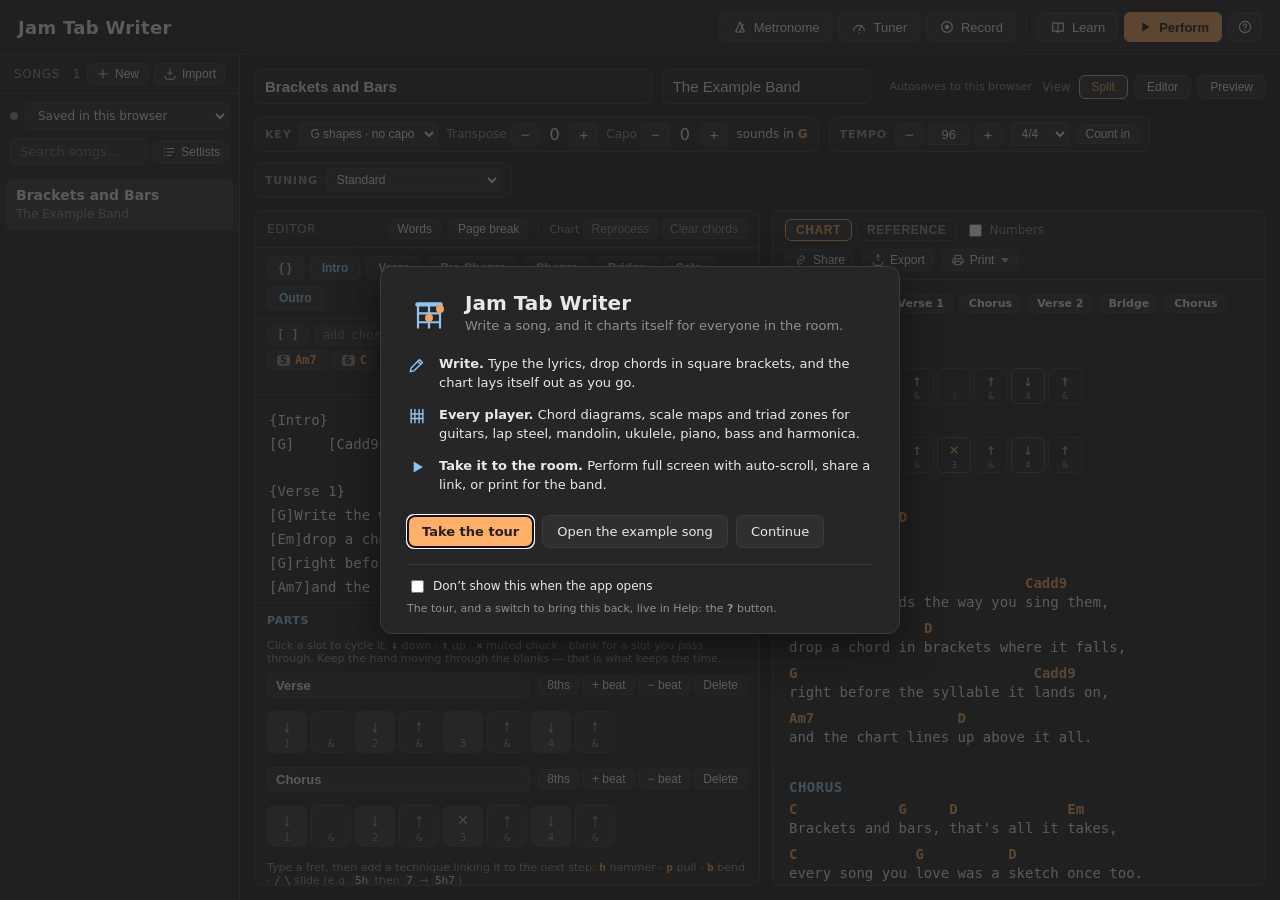
==== index.html @ 85eb452f "Mark the fire-and-forget word lookups void (SonarCloud) Co-Authored-By: Claude Opus 5.5 <noreply@ant" ====
<!DOCTYPE html>
<html lang="en">
<head>
  <meta charset="UTF-8" />
  <meta name="viewport" content="width=device-width, initial-scale=1.0" />
  <title>Jam Tab Writer</title>
  <!-- A chord diagram as the icon: SVG for modern tabs, a PNG for the rest,
       and a square one for the iPhone home screen (iOS rounds it itself). -->
  <link rel="icon" type="image/svg+xml" href="favicon.svg?v=1" />
  <link rel="icon" type="image/png" sizes="32x32" href="favicon-32.png?v=1" />
  <link rel="apple-touch-icon" href="apple-touch-icon.png?v=1" />
  <meta name="theme-color" content="#1e1e1e" />
  <link rel="stylesheet" href="vendor/driver/driver.css?v=1" />
  <link rel="stylesheet" href="styles.css?v=138" />
</head>
<body>
  <!-- Icon set for the header and pane controls. Inline so the app still works
       with no network and no build step; every icon draws in currentColor. -->
  <svg class="icon-sprite" aria-hidden="true" focusable="false">
    <symbol id="i-new" viewBox="0 0 24 24"><path d="M12 5v14M5 12h14"/></symbol>
    <symbol id="i-collection" viewBox="0 0 24 24"><path d="M4 8v9.5A2.5 2.5 0 0 0 6.5 20H17"/><path d="M7.5 4h3l1.8 2.2h6.2A1.5 1.5 0 0 1 20 7.7v7.8A1.5 1.5 0 0 1 18.5 17h-11A1.5 1.5 0 0 1 6 15.5v-10A1.5 1.5 0 0 1 7.5 4z"/></symbol>
    <symbol id="i-folder" viewBox="0 0 24 24"><path d="M4.5 5h4l2 2.5h7A1.5 1.5 0 0 1 19 9v8.5A1.5 1.5 0 0 1 17.5 19h-13A1.5 1.5 0 0 1 3 17.5v-11A1.5 1.5 0 0 1 4.5 5z"/></symbol>
    <symbol id="i-save" viewBox="0 0 24 24"><path d="M6 4h10l3 3v13a1 1 0 0 1-1 1H6a1 1 0 0 1-1-1V5a1 1 0 0 1 1-1z"/><path d="M8.5 4v5h7"/><path d="M8.5 21v-6h7v6"/></symbol>
    <symbol id="i-import" viewBox="0 0 24 24"><path d="M12 3v10"/><path d="M8.5 9.5 12 13l3.5-3.5"/><path d="M4 16v3a2 2 0 0 0 2 2h12a2 2 0 0 0 2-2v-3"/></symbol>
    <symbol id="i-export" viewBox="0 0 24 24"><path d="M12 13V3"/><path d="M8.5 6.5 12 3l3.5 3.5"/><path d="M4 16v3a2 2 0 0 0 2 2h12a2 2 0 0 0 2-2v-3"/></symbol>
    <symbol id="i-share" viewBox="0 0 24 24"><path d="M9.8 14.2 14.2 9.8"/><path d="M8.9 11.1 7 13a3.6 3.6 0 0 0 5.1 5.1L14 16.2"/><path d="M15.1 12.9 17 11a3.6 3.6 0 0 0-5.1-5.1L10 7.8"/></symbol>
    <!-- Metronome: case + pendulum swung right, weight on the arm. A slash that
         crossed the case read as a warning triangle, so the arm starts inside. -->
    <symbol id="i-metro" viewBox="0 0 24 24"><path d="M12 4.5 5.5 19.5h13L12 4.5z"/><path d="M12 19 17 8"/><circle cx="15.1" cy="12.7" r="1.5" fill="currentColor" stroke="none"/></symbol>
    <!-- Tuner: a needle meter. Reads as "tuner" at 16px where a fork just
         read as a small letter Y. -->
    <symbol id="i-tuner" viewBox="0 0 24 24"><path d="M4 17.5a8 8 0 0 1 16 0"/><path d="M12 17.5 15.8 9.8"/><path d="M12 20.5h.01"/></symbol>
    <symbol id="i-record" viewBox="0 0 24 24"><circle cx="12" cy="12" r="8"/><circle cx="12" cy="12" r="3.2" fill="currentColor" stroke="none"/></symbol>
    <symbol id="i-perform" viewBox="0 0 24 24"><path d="M8 5.4v13.2L19 12 8 5.4z" fill="currentColor" stroke="none"/></symbol>
    <symbol id="i-print" viewBox="0 0 24 24"><path d="M7 9V4h10v5"/><path d="M7 17H3v-5a2 2 0 0 1 2-2h14a2 2 0 0 1 2 2v5h-4"/><path d="M7 14h10v6H7v-6z"/></symbol>
    <symbol id="i-setlist" viewBox="0 0 24 24"><path d="M9 6h11M9 12h11M9 18h7"/><path d="M4.5 6h.01M4.5 12h.01M4.5 18h.01"/></symbol>
    <symbol id="i-help" viewBox="0 0 24 24"><circle cx="12" cy="12" r="8.4"/><path d="M9.8 9.4a2.3 2.3 0 1 1 3.4 2.2c-.8.5-1.2 1-1.2 1.9"/><path d="M12 16.6h.01"/></symbol>
    <!-- Learn: an open book. -->
    <!-- Phone tab bar. -->
    <symbol id="i-songs" viewBox="0 0 24 24"><path d="M4 6h16M4 12h16M4 18h10"/></symbol>
    <symbol id="i-edit" viewBox="0 0 24 24"><path d="M4 20l4.5-1 10-10-3.5-3.5-10 10L4 20z"/><path d="M13 7.5l3.5 3.5"/></symbol>
    <symbol id="i-chart" viewBox="0 0 24 24"><rect x="4" y="3.5" width="16" height="17" rx="2"/><path d="M8 9h8M8 13h6M8 17h4"/></symbol>
    <symbol id="i-charts" viewBox="0 0 24 24"><path d="M5 4v16M9.5 4v16M14.5 4v16M19 4v16"/><path d="M5 9.5h14M5 15h14"/></symbol>
    <symbol id="i-tools" viewBox="0 0 24 24"><circle cx="12" cy="12" r="3.5"/><path d="M12 3v3M12 18v3M3 12h3M18 12h3M5.6 5.6l2.2 2.2M16.2 16.2l2.2 2.2M5.6 18.4l2.2-2.2M16.2 7.8l2.2-2.2"/></symbol>
    <symbol id="i-learn" viewBox="0 0 24 24"><path d="M12 7.5S10.2 5.8 6.8 5.8c-1.4 0-2.3.3-2.8.5v12c.5-.2 1.4-.5 2.8-.5 3.4 0 5.2 1.7 5.2 1.7"/><path d="M12 7.5s1.8-1.7 5.2-1.7c1.4 0 2.3.3 2.8.5v12c-.5-.2-1.4-.5-2.8-.5-3.4 0-5.2 1.7-5.2 1.7"/><path d="M12 7.5V19"/></symbol>
  </svg>

  <header>
    <h1>Jam Tab Writer</h1>
    <button id="menu-toggle" class="menu-toggle" aria-label="Menu" aria-expanded="false" aria-controls="header-actions">☰ Menu</button>
    <!-- Only what you reach for mid-session: the tools, then the modes. The
         library controls live with the song list they fill, and the ways a
         chart leaves the room (Share, Export, Print) with the chart itself. -->
    <div class="header-actions" id="header-actions">
      <button id="metro-btn" class="hdr-btn" title="Metronome" aria-label="Metronome">
        <svg class="ico"><use href="#i-metro"/></svg><span class="btn-label">Metronome</span>
      </button>
      <button id="tuner-btn" class="hdr-btn" title="Instrument tuner (uses your microphone)" aria-label="Tuner">
        <svg class="ico"><use href="#i-tuner"/></svg><span class="btn-label">Tuner</span>
      </button>
      <button id="capture-btn" class="hdr-btn" title="Record takes from your audio interface (R)" aria-label="Record a take">
        <svg class="ico"><use href="#i-record"/></svg><span class="btn-label">Record</span>
      </button>

      <span class="hdr-sep" aria-hidden="true"></span>

      <button id="learn-btn" class="hdr-btn" title="Music theory charts — chords, keys, inversions, rhythm" aria-label="Learn">
        <svg class="ico"><use href="#i-learn"/></svg><span class="btn-label">Learn</span>
      </button>
      <button id="perform-btn" class="hdr-btn hdr-primary" title="Full-screen performance view" aria-label="Perform">
        <svg class="ico"><use href="#i-perform"/></svg><span class="btn-label">Perform</span>
      </button>
      <button id="help-btn" class="hdr-btn icon-only" title="Help: the tour, the example song, keyboard shortcuts (press ?)" aria-label="Help">
        <svg class="ico"><use href="#i-help"/></svg><span class="btn-label">Help</span>
      </button>
    </div>
  </header>

  <main>
    <aside id="sidebar">
      <!-- The song list owns everything that fills it: New and Import here,
           and the source picker below for where the songs live. -->
      <div class="sidebar-head" id="sidebar-head">
        <span>Songs</span>
        <span class="sidebar-head-end">
          <span id="song-count" class="muted"></span>
          <button id="new-btn" class="side-btn" title="Start a new blank song" aria-label="New song">
            <svg class="ico"><use href="#i-new"/></svg><span class="btn-label">New</span>
          </button>
          <button id="import-btn" class="side-btn" title="Open a .txt / .cho file, or a PDF chart to convert" aria-label="Import a file">
            <svg class="ico"><use href="#i-import"/></svg><span class="btn-label">Import</span>
          </button>
        </span>
      </div>
      <!-- Where the songs live is one fact with a few values — this browser, the
           Collection, a folder — so it is one picker (built by renderSourcePicker).
           Reopen shows only when saved folders are waiting on a permission click. -->
      <div class="source-row">
        <span id="source-dot" class="source-dot" aria-hidden="true"></span>
        <select id="source-select" class="source-select" aria-label="Where songs are kept"></select>
        <button id="reopen-btn" class="side-btn" title="Reopen the last folders" aria-label="Reopen folders" hidden>
          <svg class="ico"><use href="#i-folder"/></svg><span class="btn-label">Reopen</span>
        </button>
      </div>
      <div class="search-row">
        <label for="song-search" class="sr-only">Search songs</label>
        <input id="song-search" class="song-search" type="search" placeholder="Search songs…" spellcheck="false" />
        <!-- Setlists draw from this list, so the button lives with it. -->
        <button id="setlist-btn" class="side-btn" title="Build and perform setlists" aria-label="Setlists">
          <svg class="ico"><use href="#i-setlist"/></svg><span class="btn-label">Setlists</span>
        </button>
      </div>
      <div id="folder-bar" class="folder-bar" hidden></div>
      <ul id="song-list"></ul>
      <label for="import-input" hidden>Import a chart file</label>
      <input type="file" id="import-input" accept=".txt,.cho,.chordpro,.crd,.pdf,text/plain,application/pdf" hidden />
    </aside>
    <!-- Desktop only: drag to resize the song list; double-click resets. -->
    <div id="sidebar-resizer" class="sidebar-resizer" title="Drag to resize the song list — double-click to reset"></div>

    <section id="workspace">
      <!-- Song strip, row 1: what it is, where it is saved, how you're looking
           at it. The breadcrumb carries the folder path + save state; in the
           browser the sidebar's source picker already says where songs live. -->
      <div class="meta-row">
        <label for="title-input" class="sr-only">Song title</label>
        <input id="title-input" class="title-input" type="text" placeholder="Song title" />
        <label for="artist-input" class="sr-only">Artist</label>
        <input id="artist-input" class="artist-input" type="text" placeholder="Artist (optional)" />
        <div id="save-breadcrumb" class="save-breadcrumb" hidden></div>
        <span id="save-status" class="muted save-status"></span>
        <button id="save-btn" class="side-btn" title="Save this chart to its file (Cmd/Ctrl+S)" aria-label="Save to file" hidden>
          <svg class="ico"><use href="#i-save"/></svg><span class="btn-label">Save</span>
        </button>
        <!-- Desktop layout switch: side-by-side, or a single column showing one
             pane at a time. -->
        <div id="view-switch" class="view-switch" role="group" aria-label="Layout">
          <span class="vs-label">View</span>
          <button class="vs-btn" data-view="split" aria-pressed="true" title="Editor and preview side by side">Split</button>
          <button class="vs-btn" data-view="editor" aria-pressed="false" title="Editor only, full width">Editor</button>
          <button class="vs-btn" data-view="preview" aria-pressed="false" title="Chart and reference side by side, full width">Preview</button>
        </div>
      </div>

      <!-- Row 2: three labelled cards — key, tempo, tuning. -->
      <div class="meta-row meta-cards">
        <div class="card key-card" role="group" aria-label="Key">
          <span class="card-lbl">Key</span>
          <!-- Drives the two steppers beside it as a pair: pick the open-chord
               family you want under your fingers and transpose + capo move in
               opposite directions, so the song keeps sounding in the same key. -->
          <div class="stepper shape-goal" id="shape-goal-wrap" hidden>
            <label for="shape-goal" class="sr-only">Shapes</label>
            <select id="shape-goal" title="Play this song with the open chords of a key you're comfortable in — transpose and capo adjust together so it still sounds in the same key" aria-label="Shapes"></select>
          </div>
          <div class="stepper">
            <span class="ctl-label">Transpose</span>
            <button id="tr-down" title="Down a semitone">&minus;</button>
            <span id="tr-amount">0</span>
            <button id="tr-up" title="Up a semitone">+</button>
          </div>
          <div class="stepper">
            <span class="ctl-label">Capo</span>
            <button id="capo-down" title="Move capo down a fret">&minus;</button>
            <span id="capo-amount">0</span>
            <button id="capo-up" title="Move capo up a fret">+</button>
          </div>
          <span id="sounds-in" class="sounds-in"></span>
          <!-- One transpose, not two: this bakes the stepper's shift into the
               written chords and puts the stepper back to 0. -->
          <button id="apply-transpose-btn" class="inline-btn" title="Rewrite the chords in the text at this transpose, then set Transpose back to 0" hidden>Apply to text</button>
        </div>
        <div class="card tempo-card" role="group" aria-label="Tempo">
          <span class="card-lbl">Tempo</span>
          <div class="stepper">
            <button id="tempo-down" title="Slower">&minus;</button>
            <input id="tempo-input" class="tempo-input" type="text" inputmode="numeric" placeholder="—" title="Beats per minute for this song" aria-label="Tempo in beats per minute" />
            <button id="tempo-up" title="Faster">+</button>
          </div>
          <select id="song-time" class="time-select" title="Time signature for this song: sets the count-in, the metronome and new strum patterns" aria-label="Time signature"><option value="4/4">4/4</option></select>
          <button id="count-in-btn" class="inline-btn" title="Count in one bar of 4/4 at this tempo">Count in</button>
        </div>
        <div class="card tuning-card" role="group" aria-label="Tuning">
          <span class="card-lbl">Tuning</span>
          <label class="tuning-ctl" title="Alternate tuning for this song (shows a reminder; diagrams stay standard-tuned)">
            <select id="song-tuning" aria-label="Tuning"></select>
          </label>
        </div>
      </div>
      <!-- Phone: the strip folded to one tappable line (filled by renderSongSummary). -->
      <button id="song-summary" class="song-summary" aria-expanded="false" title="Key, tempo and tuning — tap to open them"></button>

      <div class="panes">
        <div class="pane editor-pane">
          <div class="pane-head">
            <span>Editor</span>
            <span class="hint">
              <button id="dictate-btn" class="inline-btn dict-btn" title="Speak lyrics into the editor (D to start, Esc to stop)" hidden>&#127908; Dictate</button>
              <button id="words-btn" class="inline-btn">Words</button>
              <button id="pagebreak-btn" class="inline-btn" title="Insert a page break at the cursor">Page break</button>
              <span id="editor-note" class="ed-note" hidden></span>
              <!-- Chart-wide cleanup: rarely used, so it sits last and quiet. -->
              <span class="hint-sep" aria-hidden="true"></span>
              <span class="etool etool-quiet">Chart
                <button id="reprocess-btn" class="inline-btn quiet" title="Run this chart through the import processing again: fold plain chord lines into the lyrics, drop OCR junk, tidy whitespace, and lift {title:}/{capo:}… and tab blocks out of the text. Whole chart, or just the selection. Safe to run repeatedly.">Reprocess</button>
                <button id="clear-chords-btn" class="inline-btn quiet" title="Remove every [chord] from this chart (keeps lyrics and sections)">Clear chords</button>
              </span>
            </span>
          </div>
          <!-- Live dictation feedback: words in flight sit here until the
               engine commits them, since a textarea can't grey a substring. -->
          <div id="dict-bar" class="dict-bar" hidden>
            <span class="dict-live"><span class="dict-dot"></span>Listening</span>
            <span id="dict-interim" class="dict-interim"></span>
            <span id="dict-status" class="dict-status"></span>
            <!-- Indeterminate on purpose: the speech API reports no byte
                 progress, only downloadable/downloading/available. -->
            <span id="dict-progress" class="dict-progress" hidden>
              <span class="dict-progress-track"><span class="dict-progress-bar"></span></span>
              <span id="dict-progress-label" class="dict-progress-label"></span>
            </span>
            <button id="dict-install" class="inline-btn" hidden></button>
          </div>
          <div id="section-bar" class="section-bar"></div>
          <!-- Chord tools: the palette, and a replacer folded away until wanted. -->
          <div class="chord-row">
            <div id="chord-palette" class="chord-palette"></div>
            <span class="palette-tools">
              <button id="replace-toggle" class="inline-btn quiet" aria-expanded="false" aria-controls="replace-tools" title="Replace every instance of one chord with another">Replace…</button>
              <span id="replace-tools" class="etool" hidden>
                <label for="replace-from" class="sr-only">Chord to replace</label>
                <select id="replace-from" class="repl-sel" title="Chord to replace"></select>
                &rarr;
                <label for="replace-to" class="sr-only">Replacement chord</label>
                <input id="replace-to" class="repl-in" type="text" placeholder="chord" spellcheck="false" title="Replacement chord" />
                <button id="replace-go" class="inline-btn" title="Replace every instance of this chord">Go</button>
                <button id="replace-close" class="inline-btn quiet repl-close" title="Close (Esc)" aria-label="Close the chord replacer">&#215;</button>
              </span>
            </span>
          </div>
          <label for="editor" class="sr-only">Lyrics and chords</label>
          <textarea id="editor" spellcheck="false" placeholder="[G]Type your lyrics here and drop [C]chords in [D]brackets...

Blank lines and section labels like {Verse 1} or [Chorus] work too."></textarea>
          <!-- Parts: strumming patterns (print with the chart) and riffs / solos
               (each prints on its own page), one footer between them. -->
          <div id="riffs-authoring" class="riffs-authoring parts-authoring">
            <div class="riffs-head">
              <span>Parts</span>
              <span class="parts-actions">
                <button id="add-strum-btn" class="inline-btn" title="Add a strumming pattern">+ Pattern</button>
                <button id="add-riff-btn" class="inline-btn" title="Add a new riff or solo">+ Riff</button>
              </span>
            </div>
            <div id="strum-editors"></div>
            <div id="riff-editors"></div>
          </div>
        </div>

        <!-- Desktop split view: drag to share the width between editor and chart;
             double-click resets to half and half. -->
        <div id="pane-resizer" class="pane-resizer" title="Drag to resize the editor and chart — double-click to reset"></div>

        <div class="pane preview-pane">
          <div class="pane-head">
            <!-- The right column is two tabs: the chart you read, and the band's
                 reference. The Preview view has room for both side by side. -->
            <span class="pane-tabs" role="tablist" aria-label="Right column">
              <button class="rtab" data-rtab="chart" role="tab" aria-selected="true">Chart</button>
              <button class="rtab" data-rtab="ref" role="tab" aria-selected="false">Reference</button>
            </span>
            <span class="pane-both-label">Chart &amp; reference</span>
            <span class="view-toggles">
              <label title="Show chords as Nashville numbers (scale degrees relative to the key)"><input type="checkbox" id="toggle-numbers" /> Numbers</label>
              <!-- Preview view only: the reference column beside the chart, or the chart alone. -->
              <label class="ref-toggle" title="Show the reference column beside the chart in Preview view"><input type="checkbox" id="toggle-preview-ref" /> Reference</label>
            </span>
            <!-- How the chart leaves the room — link, file, paper — with the
                 column setting Print obeys. -->
            <span class="print-ctl">
              <button id="share-btn" class="side-btn" title="Share this song as a link" aria-label="Share as a link">
                <svg class="ico"><use href="#i-share"/></svg><span class="btn-label">Share</span>
              </button>
              <button id="export-btn" class="side-btn" title="Download this song as a file" aria-label="Export this song">
                <svg class="ico"><use href="#i-export"/></svg><span class="btn-label">Export</span>
              </button>
              <!-- Paper-only options live behind the Print button, so a column
                   setting never reads as something the preview should show. -->
              <span class="print-menu-wrap">
                <button id="print-menu-btn" class="side-btn" title="Print / save as PDF (Cmd/Ctrl+P), with the paper options" aria-label="Print options" aria-haspopup="true" aria-expanded="false" aria-controls="print-menu">
                  <svg class="ico"><use href="#i-print"/></svg><span class="btn-label">Print</span><span class="pm-caret" aria-hidden="true"></span>
                </button>
                <div id="print-menu" class="print-menu" hidden>
                  <div class="pm-title">Paper options — the screen doesn't change</div>
                  <label class="pm-row">Columns
                    <select id="print-cols" aria-label="Print columns">
                      <option value="1">1 column</option>
                      <option value="2">2 columns</option>
                    </select>
                  </label>
                  <div class="pm-hint">A <code>{page}</code> line starts a new sheet — the editor's <b>Page break</b> button inserts one.</div>
                  <button id="print-btn" class="tool-start" title="Print / save as PDF" aria-label="Print or save as PDF">Print / save as PDF</button>
                </div>
              </span>
            </span>
          </div>
          <div id="preview" class="preview">
            <div id="print-header"></div>
            <div id="tuning-banner" class="tuning-banner"></div>
            <div id="capo-banner"></div>
            <!-- The reference — the band's charts — comes first in the DOM
                 because paper gives it page 1 (see has-front-matter). On screen
                 the chart is ordered above it, and the Preview view gives each
                 its own column. -->
            <div class="ref-col">
              <!-- The jam: on/off chip per instrument, built by renderInstrumentBar().
                   Every section below it folds from its heading (see wireFolds). -->
              <div id="instrument-bar" class="instrument-bar"></div>
              <!-- Key context for the chart: what key it is in, the chords that
                   come with it, and the chromatic ruler under them. -->
              <div id="theory-panel" class="theory-panel"></div>
              <div id="harmonica-panel" class="harmonica-panel"></div>
              <!-- One section per active instrument (chords + scale), built by renderInstruments(). -->
              <div id="instrument-panels"></div>
            </div>
            <div class="chart-col">
              <!-- Arrangement roadmap: click a section to scroll to it. -->
              <div id="roadmap" class="roadmap"></div>
              <!-- Strumming patterns sit with the chart rather than on their own
                   page: you read them while playing it, not separately. -->
              <div id="strum-panels" class="strum-panels"></div>
              <div id="preview-body"></div>
              <!-- Rendered riffs/solos; each block prints on its own page. -->
              <div id="riff-panels"></div>
            </div>
          </div>
        </div>
      </div>
    </section>
  </main>

  <!-- Phone: the app is five places — Songs, Edit, Chart, Charts, Tools — shown
       one at a time from this bar (wired by setPhoneTab). Perform floats above
       it on the chart tabs: the one button you hit mid-song. Desktop hides both. -->
  <nav id="phone-tabs" class="phone-tabs" aria-label="Sections">
    <button class="ptab" data-tab="songs"><svg class="ico"><use href="#i-songs"/></svg>Songs</button>
    <button class="ptab" data-tab="edit"><svg class="ico"><use href="#i-edit"/></svg>Edit</button>
    <button class="ptab" data-tab="chart"><svg class="ico"><use href="#i-chart"/></svg>Chart</button>
    <button class="ptab" data-tab="charts"><svg class="ico"><use href="#i-charts"/></svg>Charts</button>
    <button class="ptab" data-tab="tools"><svg class="ico"><use href="#i-tools"/></svg>Tools</button>
  </nav>
  <button id="mbar-perform" class="phone-perform" title="Full-screen scrolling lyrics">
    <svg class="ico"><use href="#i-perform"/></svg>Perform
  </button>

  <!-- Metronome + drum machine (floating panel) -->
  <div id="metro-panel" class="tool-panel tool-panel-wide" hidden>
    <div class="tool-head"><span>Metronome &amp; Drum Machine</span><button class="tool-close" data-tool="metro" title="Close">&#10005;</button></div>
    <div class="tool-body">
      <div class="metro-tempo">
        <button id="metro-down" title="Slower">&minus;</button>
        <span id="metro-bpm" class="metro-bpm">100</span>
        <button id="metro-up" title="Faster">+</button>
        <span class="metro-unit">BPM</span>
      </div>
      <label for="metro-slider" class="sr-only">Tempo in beats per minute</label>
      <input id="metro-slider" class="metro-slider" type="range" min="40" max="240" value="100" />
      <div class="metro-row">
        <span class="dm-steps-ctl">Steps
          <button id="dm-steps-down" title="Fewer steps">&minus;</button>
          <span id="dm-steps">16</span>
          <button id="dm-steps-up" title="More steps">+</button>
        </span>
        <label class="dm-click-lbl"><input type="checkbox" id="dm-click" checked /> Click</label>
        <button id="metro-tap" title="Tap to set the tempo">Tap</button>
      </div>
      <div id="dm-grid" class="dm-grid"></div>
      <div class="metro-row dm-actions">
        <button id="metro-toggle" class="tool-start">Start</button>
        <button id="dm-clear" title="Clear the pattern">Clear</button>
      </div>
    </div>
  </div>

  <!-- Tuner (floating panel) -->
  <div id="tuner-panel" class="tool-panel" hidden>
    <div class="tool-head"><span>Tuner</span><button class="tool-close" data-tool="tuner" title="Close">&#10005;</button></div>
    <div class="tool-body">
      <!-- Filled from TUNER_PRESETS, grouped by instrument: guitar, bass,
           mandolin, ukulele, lap steel. -->
      <label class="tuner-preset-lbl">Tuning
        <select id="tuner-preset"></select>
      </label>
      <!-- One chip per string: name over its target pitch. Click to lock the
           tuner to that string; click again to go back to picking the nearest. -->
      <div id="tuner-strings" class="tuner-strings"></div>
      <!-- Locking matters most where strings sit close together: on a ukulele a
           flat g reads as the E, and only a lock can tell them apart. -->
      <div id="tuner-lock" class="tuner-lock">Tap a string to lock the tuner to it</div>
      <div id="tuner-readout" class="tuner-readout">
        <div id="tuner-note" class="tuner-note">&mdash;</div>
        <div id="tuner-freq" class="tuner-freq">Play one string</div>
      </div>
      <!-- A fixed scale spanning a semitone either way: the target holds still
           and only the needle moves, so distance from the goal is what you see.
           The green band IS the in-tune window, so needle-in-green and the words
           below can never disagree. -->
      <div class="tuner-meter">
        <div class="tuner-zone"></div>
        <div class="tuner-tick" style="left: 25%"></div>
        <div class="tuner-tick minor" style="left: 45%"></div>
        <div class="tuner-tick minor" style="left: 55%"></div>
        <div class="tuner-tick" style="left: 75%"></div>
        <div id="tuner-needle" class="tuner-needle"></div>
        <div id="tuner-off-flat" class="tuner-off flat">&#9664;</div>
        <div id="tuner-off-sharp" class="tuner-off sharp">&#9654;</div>
      </div>
      <div class="tuner-nums">
        <span style="left: 0%">&minus;100</span>
        <span style="left: 25%">&minus;50</span>
        <span style="left: 50%">0</span>
        <span style="left: 75%">+50</span>
        <span style="left: 100%">+100</span>
      </div>
      <div class="tuner-scale">
        <span>&#9837; flat &middot; tighten</span>
        <span>in tune</span>
        <span>loosen &middot; sharp &#9839;</span>
      </div>
      <div id="tuner-advice" class="tuner-advice">Press Start, then play one string.</div>
      <button id="tuner-toggle" class="tool-start">Start</button>
    </div>
  </div>

  <!-- Capture (floating panel). Records takes from a chosen audio interface;
       below that, everything filed under the open song, uploads included. -->
  <div id="capture-panel" class="tool-panel tool-panel-wide" hidden>
    <div class="tool-head"><span>Record</span><span class="tool-head-btns">
      <button id="cap-expand" class="tool-close cap-expand" title="Bigger panel" aria-pressed="false">&#8644;</button>
      <button class="tool-close" data-tool="capture" title="Close">&#10005;</button></span></div>
    <div class="tool-body">
      <div class="cap-rec">
        <div id="cap-arm" class="cap-arm">
          <label class="cap-row">Input
            <select id="cap-device"><option value="">Default input</option></select>
          </label>
          <label class="cap-row">Format
            <select id="cap-format">
              <option value="wav">WAV &mdash; drops into a DAW</option>
              <option value="opus">M4A &mdash; small, easy to text</option>
            </select>
          </label>
        </div>
        <!-- Signal present before you commit to a take. -->
        <div class="cap-meter"><div id="cap-meter-fill" class="cap-meter-fill"></div></div>
        <div class="cap-transport">
          <button id="cap-toggle" class="tool-start">&#9679; Record</button>
          <span id="cap-time" class="cap-time">0:00</span>
        </div>
        <div id="cap-status" class="cap-status">Pick your interface, then hit Record (or press R).</div>
      </div>
      <div class="cap-lib">
        <div class="cap-takes-head">
          <span id="cap-lib-title" class="cap-lib-title">Audio</span>
          <span id="cap-takes-count" class="cap-count"></span>
          <!-- Audio made elsewhere (demos, works in progress, stems), filed under the open song. -->
          <span class="cap-add">
            <button id="cap-upload" class="inline-btn" title="Add audio files made elsewhere to this song" aria-haspopup="true" aria-expanded="false">+ Add files &#9662;</button>
            <span id="cap-add-menu" class="cap-add-menu" role="menu" hidden>
              <button role="menuitem" data-kind="demo">Demo&hellip;</button>
              <button role="menuitem" data-kind="wip">Work in progress&hellip;</button>
              <button role="menuitem" data-kind="stem">Stems&hellip;</button>
              <button role="menuitem" data-kind="mix">Album mix&hellip;</button>
              <button role="menuitem" data-kind="take">Take&hellip;</button>
            </span>
          </span>
          <label for="cap-upload-file" class="sr-only">Audio files to upload</label>
          <input id="cap-upload-file" aria-label="Audio files to upload" type="file" accept="audio/*,.mp3,.wav,.m4a,.aac,.aif,.aiff,.flac,.ogg,.opus" multiple hidden />
        </div>
        <div id="cap-tag-filter" class="cap-tag-filter" hidden></div>
        <div id="cap-lib-status" class="cap-status cap-lib-status" hidden></div>
        <div id="cap-takes" class="cap-takes"></div>
        <datalist id="cap-tag-list"></datalist>
      </div>
    </div>
  </div>

  <!-- Recording indicator. Fixed, above everything including the perform
       overlay, so you always know you're rolling. -->
  <div id="cap-indicator" class="cap-indicator" hidden>
    <span class="cap-dot"></span><span id="cap-indicator-time">0:00</span>
  </div>

  <!-- PDF drop / conversion overlay. Doubles as the drag hint and the OCR
       progress display; script wiring lives in app.js (convertPdfFile). -->
  <div id="pdf-overlay" class="pdf-overlay" hidden>
    <div class="pdf-card">
      <div id="pdf-spinner" class="pdf-spinner" hidden></div>
      <div class="pdf-icon">&#127925;</div>
      <div id="pdf-msg" class="pdf-msg">Drop a PDF chart to convert it</div>
      <div id="pdf-sub" class="pdf-sub">Chords-over-lyrics PDFs become an editable draft</div>
    </div>
  </div>

  <!-- Full-screen performance view. Hidden until "Perform" is clicked. -->
  <div id="perform-overlay" class="perform-overlay" hidden>
    <div id="perform-bar" class="perform-bar">
      <span class="pf-song" id="pf-song"></span>
      <div class="pf-group pf-desk-only">
        <span class="ctl-label">Columns</span>
        <button id="pf-col-down" title="Fewer columns">&minus;</button>
        <span id="pf-cols" class="pf-num">4</span>
        <button id="pf-col-up" title="More columns">+</button>
      </div>
      <!-- Phone: auto-scroll speed instead of page auto-advance. -->
      <div class="pf-group pf-phone-only">
        <button id="pf-scroll-play" title="Start or stop scrolling">&#9654;</button>
        <span class="ctl-label">Speed</span>
        <button id="pf-scroll-slower" title="Scroll slower">&minus;</button>
        <span id="pf-scroll-speed" class="pf-num">30</span>
        <button id="pf-scroll-faster" title="Scroll faster">+</button>
      </div>
      <div class="pf-group">
        <span class="ctl-label">Size</span>
        <button id="pf-font-down" title="Smaller text">&minus;</button>
        <span id="pf-font" class="pf-num">22</span>
        <button id="pf-font-up" title="Larger text">+</button>
        <button id="pf-fit" class="pf-toggle" title="Auto-fit every song to one screen at the largest size that fits">Fit</button>
      </div>
      <div class="pf-group pf-desk-only">
        <span class="ctl-label">Auto</span>
        <button id="pf-auto" title="Auto-advance pages hands-free (play/pause)">&#9654;</button>
        <button id="pf-auto-slower" title="Slower auto-advance">&minus;</button>
        <span id="pf-auto-secs" class="pf-num">25</span>
        <button id="pf-auto-faster" title="Faster auto-advance">+</button>
      </div>
      <div class="pf-group pf-toggles pf-desk-only">
        <span class="ctl-label">Show</span>
        <button class="pf-toggle" data-panel="instruments" title="The reference for every instrument in the jam, harmonica included">Instruments</button>
      </div>
      <div class="pf-group">
        <button id="pf-prev-song" title="Previous song (&larr; at start)">&#9664; Song</button>
        <button id="pf-next-song" title="Next song (&rarr; at end)">Song &#9654;</button>
      </div>
      <span class="pf-page" id="pf-page"></span>
    </div>
    <!-- Exit floats bottom-right, clear of the top edge where macOS drops the
         fullscreen browser toolbar over anything you try to click. -->
    <button id="pf-exit" class="pf-exit" title="Exit performance mode (Esc)">&#10005;</button>
    <div id="perform-panels" class="perform-panels"></div>
    <div id="perform-viewport" class="perform-viewport">
      <div id="perform-cols" class="perform-cols preview"></div>
    </div>
  </div>

  <!-- Learn: music theory charts, drawn by the same engine as the chord panels.
       The "In this song" lens re-points every chart at the open chart's key. -->
  <div id="learn-overlay" class="learn-overlay" hidden>
    <div class="learn-bar">
      <span class="learn-brand">Learn</span>
      <nav id="learn-tabs" class="learn-tabs" role="tablist" aria-label="Topics"></nav>
      <span class="learn-bar-end">
        <label id="learn-lens-ctl" class="learn-lens-ctl" title="Work the charts through the key and chords of the song you have open">
          <input type="checkbox" id="learn-lens" /> In this song
        </label>
        <button id="learn-print" class="side-btn" title="Print this topic" aria-label="Print this topic">
          <svg class="ico"><use href="#i-print"/></svg><span class="btn-label">Print</span>
        </button>
        <button id="learn-close" class="side-btn" title="Close (Esc)" aria-label="Close">Close</button>
      </span>
    </div>
    <div id="learn-body" class="learn-body" tabindex="-1"></div>
  </div>

  <!-- Help: the tour and the example song, then the keyboard shortcuts. -->
  <div id="help-modal" class="share-modal" hidden>
    <div class="share-card help-card">
      <div class="share-head">Help</div>
      <div class="help-start">
        <button id="help-tour" class="help-action">
          <span class="ha-title">Take the tour</span>
          <span class="ha-sub">Two minutes through everything the app does, on the example song</span>
        </button>
        <button id="help-band-tour" class="help-action" hidden>
          <span class="ha-title">Take the band tour</span>
          <span class="ha-sub">A quick look round the shared library and the album in progress</span>
        </button>
        <button id="help-example" class="help-action">
          <span class="ha-title">Open the example song</span>
          <span class="ha-sub">A finished chart with sections, strumming and a riff, to try things on</span>
        </button>
      </div>
      <label class="help-intro-ctl"><input type="checkbox" id="help-intro" /> Show the welcome screen each time the app opens</label>
      <div class="help-sub-head">Keyboard shortcuts</div>
      <div id="help-body" class="help-body"></div>
      <div class="share-actions"><button id="help-close">Close</button></div>
    </div>
  </div>

  <!-- Welcome: what the app is and the ways in, each time it opens — unless
       the tick box turns it off (Help turns it back on). Filled by tour.js. -->
  <div id="intro-modal" class="share-modal intro-modal" hidden role="dialog" aria-modal="true" aria-labelledby="intro-title">
    <div class="share-card intro-card">
      <div class="intro-head">
        <img class="intro-logo" src="favicon.svg?v=1" alt="" width="44" height="44" />
        <div>
          <div id="intro-title" class="intro-title">Jam Tab Writer</div>
          <div class="intro-tag">Write a song, and it charts itself for everyone in the room.</div>
        </div>
      </div>
      <ul class="intro-points">
        <li><svg class="ico" aria-hidden="true"><use href="#i-edit"/></svg>
          <span><b>Write.</b> Type the lyrics, drop chords in square brackets, and the chart lays itself out as you go.</span></li>
        <li><svg class="ico" aria-hidden="true"><use href="#i-charts"/></svg>
          <span><b>Every player.</b> Chord diagrams, scale maps and triad zones for guitars, lap steel, mandolin, ukulele, piano, bass and harmonica.</span></li>
        <li><svg class="ico" aria-hidden="true"><use href="#i-perform"/></svg>
          <span><b>Take it to the room.</b> Perform full screen with auto-scroll, share a link, or print for the band.</span></li>
      </ul>
      <div class="intro-actions">
        <button id="intro-tour" class="intro-primary">Take the tour</button>
        <button id="intro-example">Open the example song</button>
        <button id="intro-continue">Continue</button>
      </div>
      <div class="intro-foot">
        <label class="intro-hide"><input type="checkbox" id="intro-hide" /> Don’t show this when the app opens</label>
        <span class="intro-where">The tour, and a switch to bring this back, live in Help: the <b>?</b> button.</span>
      </div>
    </div>
  </div>

  <!-- The band's invite link (…/?join): one screen, one button (band.js). -->
  <div id="join-modal" class="share-modal intro-modal" hidden role="dialog" aria-modal="true" aria-labelledby="join-title">
    <div class="share-card intro-card">
      <div class="intro-head">
        <img class="intro-logo" src="favicon.svg?v=1" alt="" width="44" height="44" />
        <div>
          <div id="join-title" class="intro-title">The Flailing Inhalers · Backstage</div>
          <div class="intro-tag">Two decades of charts, from Time to Burn to You’re a Snowflake, and a Greatest Hits record taking shape.</div>
        </div>
      </div>
      <ul class="intro-points">
        <li><svg class="ico" aria-hidden="true"><use href="#i-edit"/></svg>
          <span><b>Sign in with your Google account</b>: the one Nick invited. That’s the whole setup.</span></li>
        <li><svg class="ico" aria-hidden="true"><use href="#i-perform"/></svg>
          <span>Then a minute’s look round the new record.</span></li>
      </ul>
      <div class="intro-actions">
        <button id="join-signin" class="intro-primary">Sign in with Google</button>
        <button id="join-later">Not now</button>
      </div>
    </div>
  </div>

  <!-- Setlist builder. -->
  <div id="setlist-modal" class="share-modal" hidden>
    <div class="share-card setlist-card">
      <div class="share-head">Setlists</div>
      <div class="setlist-body">
        <div class="setlist-side">
          <ul id="setlist-list"></ul>
          <button id="setlist-new" class="inline-btn">+ New setlist</button>
        </div>
        <div id="setlist-detail" class="setlist-detail"></div>
      </div>
      <div class="share-actions"><button id="setlist-close">Close</button></div>
    </div>
  </div>

  <!-- Copying into the shared library: what would change, ticked off before anything is written. -->
  <div id="copy-modal" class="share-modal" hidden role="dialog" aria-modal="true" aria-labelledby="copy-head">
    <div class="share-card copy-card">
      <div id="copy-head" class="share-head">Into the shared library</div>
      <div id="copy-sub" class="share-sub"></div>
      <div id="copy-list" class="copy-list"></div>
      <div class="share-actions">
        <button id="copy-go" class="tool-start">Write changes</button>
        <button id="copy-cancel">Cancel</button>
      </div>
    </div>
  </div>

  <!-- Lap steel neck insert: a true-size paper fretboard for a tuning + scale,
       opened from the lap steel panel. The form is built by renderInsertForm(). -->
  <div id="insert-modal" class="share-modal" hidden>
    <div class="share-card insert-card">
      <div class="share-head">Lap steel neck insert</div>
      <div class="share-sub">A true-size paper fretboard to slide beneath the strings: one tuning, one scale, on your own neck's fret spacing. Print at 100%, cut on the outlines.</div>
      <div class="insert-body">
        <div id="insert-form" class="insert-form"></div>
        <div id="insert-preview" class="insert-preview"></div>
      </div>
      <div class="share-actions">
        <button id="insert-print" class="tool-start">Print</button>
        <button id="insert-close">Close</button>
      </div>
    </div>
  </div>

  <!-- Share-a-song link dialog. -->
  <div id="share-modal" class="share-modal" hidden>
    <div class="share-card">
      <div class="share-head">Share this song</div>
      <div class="share-sub">Anyone who opens this link gets the chart on their device.</div>
      <div id="share-qr" class="share-qr"></div>
      <label for="share-url" class="sr-only">Share link</label>
      <input id="share-url" class="share-url" type="text" readonly />
      <div class="share-actions">
        <button id="share-copy" class="tool-start">Copy link</button>
        <button id="share-close">Close</button>
      </div>
    </div>
  </div>

  <!-- Bump ?v= on every deploy so browsers fetch fresh JS/CSS (Pages caches
       these for 10 min otherwise). -->
  <script src="chords.js?v=138"></script>
  <!-- After chords.js: the theory charts are drawn with its renderers. -->
  <script src="learn.js?v=138"></script>
  <script src="pdf2cho.js?v=138"></script>
  <script src="qr.js?v=138"></script>
  <!-- The guided tour: driver.js 1.8.0 (MIT, vendored), then the example song and tour steps. -->
  <script src="vendor/driver/driver.js?v=1"></script>
  <script src="tour.js?v=138"></script>
  <script src="band.js?v=138"></script>
  <script src="app.js?v=138"></script>
</body>
</html>
---- vendor/driver/driver.css ----
.driver-popover{all:unset;font-family:var(--driver-popover-font-family,"Helvetica Neue", Inter, ui-sans-serif, "Apple Color Emoji", Helvetica, Arial, sans-serif);box-sizing:border-box;color:#2d2d2d;z-index:1000000000;background-color:#fff;border-radius:5px;min-width:250px;max-width:300px;margin:0;padding:15px;position:fixed;top:0;right:0;box-shadow:0 1px 10px #0006}.driver-popover-title{zoom:1;margin:0;font-size:19px;font-weight:700;line-height:1.5;display:block;position:relative}.driver-popover-close-btn{all:unset;cursor:pointer;color:#d2d2d2;z-index:1;text-align:center;width:32px;height:28px;font-size:18px;font-weight:500;transition:color .2s;position:absolute;top:0;right:0}.driver-popover-close-btn:hover,.driver-popover-close-btn:focus{color:#2d2d2d}.driver-popover-title[style*=block]+.driver-popover-description{margin-top:5px}.driver-popover-description{zoom:1;margin-bottom:0;font-size:14px;font-weight:400;line-height:1.5}.driver-popover-footer{text-align:right;zoom:1;justify-content:space-between;align-items:center;margin-top:15px;display:flex}.driver-popover-progress-text{color:#727272;zoom:1;font-size:13px;font-weight:400}.driver-popover-footer-btn{all:unset;box-sizing:border-box;color:#2d2d2d;cursor:pointer;zoom:1;background-color:#fff;border:1px solid #ccc;border-radius:3px;outline:0;padding:3px 7px;font-size:12px;line-height:1.3;text-decoration:none;display:inline-block}.driver-popover-footer .driver-popover-btn-disabled{opacity:.5;pointer-events:none}.driver-popover-footer-btn:hover,.driver-popover-footer-btn:focus{background-color:#f7f7f7}.driver-popover-navigation-btns{flex-grow:1;justify-content:flex-end;display:flex}.driver-popover-navigation-btns button+button{margin-left:4px}.driver-popover-arrow{content:"";border:5px solid #fff;position:absolute}.driver-popover-arrow-side-over{display:none}.driver-popover-arrow-side-left{border-top-color:#0000;border-bottom-color:#0000;border-right-color:#0000;left:100%}.driver-popover-arrow-side-right{border-top-color:#0000;border-bottom-color:#0000;border-left-color:#0000;right:100%}.driver-popover-arrow-side-top{border-bottom-color:#0000;border-left-color:#0000;border-right-color:#0000;top:100%}.driver-popover-arrow-side-bottom{border-top-color:#0000;border-left-color:#0000;border-right-color:#0000;bottom:100%}.driver-popover-arrow-side-center,.driver-popover-arrow-none{display:none}.driver-active .driver-overlay{pointer-events:none}.driver-active.driver-no-scroll{overflow:hidden}.driver-active *{pointer-events:none}.driver-active .driver-active-element,.driver-active .driver-active-element *,.driver-popover,.driver-popover *{pointer-events:auto}@keyframes animate-fade-in{0%{opacity:0}to{opacity:1}}.driver-fade .driver-overlay{animation:animate-fade-in var(--driver-animation-duration,.4s) ease-in-out}.driver-fade .driver-popover{animation:animate-fade-in var(--driver-animation-duration,.4s)}.driver-active-element-parent-no-scroll{overflow:hidden!important}.driver-no-interaction,.driver-no-interaction *{pointer-events:none!important}
---- styles.css ----
:root {
  --bg: #1e1e1e;
  --panel: #262626;
  --panel-2: #2f2f2f;
  --line: #3b3b3b;
  --text: #e8e8e8;
  --muted: #909090;
  --accent: #f0a35e;
  --chord: #f0a35e;
  --section: #8ec5f0;
  --mono: ui-monospace, "SF Mono", "JetBrains Mono", Menlo, Consolas, monospace;
}

/* A name for screen readers on a control whose purpose is plain on screen. */
.sr-only {
  position: absolute; width: 1px; height: 1px; margin: -1px; padding: 0;
  overflow: hidden; clip-path: inset(50%); white-space: nowrap; border: 0;
}

* { box-sizing: border-box; }

html, body {
  margin: 0;
  height: 100%;
  background: var(--bg);
  color: var(--text);
  font-family: system-ui, -apple-system, "Segoe UI", Roboto, sans-serif;
}

/* iOS Safari inflates text in some layouts, which silently widens monospace
   chart lines past the measurements everything else is based on. */
html { -webkit-text-size-adjust: 100%; }

body { display: flex; flex-direction: column; }

header {
  display: flex;
  align-items: center;
  justify-content: space-between;
  padding: 12px 18px;
  background: var(--panel);
  border-bottom: 1px solid var(--line);
}

header h1 { font-size: 18px; margin: 0; letter-spacing: 0.3px; }

.header-actions { display: flex; align-items: center; gap: 6px; }

/* The action row is grouped by job — this chart | where charts live | in & out |
   session tools | play — with a hairline between clusters. Scanning four short
   groups beats reading one long row of look-alike pills. */
.hdr-sep {
  flex: none;
  width: 1px;
  height: 20px;
  margin: 0 4px;
  background: var(--line);
}

.icon-sprite { display: none; }
.ico {
  flex: none;
  width: 16px;
  height: 16px;
  stroke: currentColor;
  fill: none;
  stroke-width: 1.7;
  stroke-linecap: round;
  stroke-linejoin: round;
}

.hdr-btn { display: inline-flex; align-items: center; gap: 6px; }
/* display on .hdr-btn/.side-btn would otherwise outrank the [hidden] default,
   and Save / Reopen folder are mode-specific. */
.hdr-btn[hidden], .side-btn[hidden] { display: none; }
/* Tools and help carry their meaning in the glyph; the words stay for the phone
   menu and for screen readers via aria-label. */
.hdr-btn.icon-only { padding: 6px 8px; }
.hdr-btn.icon-only .btn-label { display: none; }

/* An open tool panel (metronome / tuner / takes) lights its button, matching the
   phone bar's .mbar-btn.is-on treatment. */
.hdr-btn.is-open { border-color: var(--accent); color: var(--accent); }

/* Perform is the one you hit mid-song without looking for it. */
.hdr-primary {
  background: var(--accent);
  border-color: var(--accent);
  color: #23180c;
  font-weight: 600;
}
.hdr-primary:hover { background: #f6c073; border-color: #f6c073; }
.hdr-primary .ico { stroke: none; }

/* Small buttons that sit inside a pane or sidebar header rather than the top row. */
.side-btn {
  display: inline-flex;
  align-items: center;
  gap: 5px;
  padding: 3px 8px;
  font-size: 12px;
  text-transform: none;
  letter-spacing: 0;
}
.side-btn .ico { width: 14px; height: 14px; }

/* Phone-only chrome — revealed in the max-width block below. Declared here,
   ahead of that block, so the media query wins on source order. */
.menu-toggle { display: none; }
.phone-tabs, .phone-perform, .song-summary { display: none; }
/* Scoped, so it outranks the later `.pf-group { display: flex }` it sits on. */
.perform-bar .pf-phone-only { display: none; }

button {
  background: var(--panel-2);
  color: var(--text);
  border: 1px solid var(--line);
  border-radius: 6px;
  padding: 6px 12px;
  font-size: 13px;
  cursor: pointer;
}
button:hover { background: #393939; border-color: #515151; }
button:active { transform: translateY(1px); }

main { display: flex; flex: 1; min-height: 0; }

#sidebar {
  /* Set by the resizer drag (persisted in prefs); falls back to the default.
     A CSS variable rather than an inline style, so the phone drawer's
     width: 100% below still wins without a specificity fight. */
  width: var(--sidebar-w, 240px);
  flex-shrink: 0;
  background: var(--panel);
  border-right: 1px solid var(--line);
  display: flex;
  flex-direction: column;
  min-height: 0;
}

/* Grab strip between the song list and the workspace. Sits over the sidebar's
   own border so it costs no layout width; paints only while usable. */
.sidebar-resizer {
  flex: 0 0 6px;
  margin-left: -6px;
  cursor: col-resize;
  z-index: 5;
}
.sidebar-resizer:hover, .sidebar-resizer.dragging { background: var(--accent); opacity: 0.4; }

.sidebar-head {
  display: flex;
  align-items: center;
  justify-content: space-between;
  gap: 8px;
  padding: 8px 14px;
  font-size: 12px;
  text-transform: uppercase;
  letter-spacing: 0.6px;
  color: var(--muted);
  border-bottom: 1px solid var(--line);
}
.sidebar-head-end { display: flex; align-items: center; gap: 6px; }

/* Where the songs live: a dot in the system's colour and one picker. */
.source-row { display: flex; align-items: center; gap: 7px; padding: 8px 10px 0; }
.source-dot { flex: none; width: 8px; height: 8px; border-radius: 50%; background: var(--muted); }
.source-select {
  flex: 1;
  min-width: 0;
  background: var(--panel-2);
  color: var(--text);
  border: 1px solid var(--line);
  border-radius: 6px;
  padding: 5px 8px;
  font-size: 12px;
  font-family: system-ui, sans-serif;
}
.search-row { display: flex; align-items: center; gap: 6px; padding: 8px 10px; }
.search-row .song-search { flex: 1; min-width: 0; margin: 0; }

.song-search {
  margin: 8px 10px;
  padding: 5px 9px;
  background: var(--panel-2);
  color: var(--text);
  border: 1px solid var(--line);
  border-radius: 6px;
  font-size: 13px;
  font-family: system-ui, sans-serif;
}
.song-search:focus { outline: none; border-color: var(--accent); }
.search-empty { list-style: none; color: var(--muted); font-size: 13px; padding: 8px 12px; }

.folder-bar {
  display: flex;
  align-items: center;
  justify-content: space-between;
  gap: 6px;
  padding: 6px 12px;
  border-bottom: 1px solid var(--line);
  background: var(--panel-2);
  font-size: 12px;
}
.folder-bar[hidden] { display: none; }
.folder-bar .fb-name { overflow: hidden; text-overflow: ellipsis; white-space: nowrap; color: var(--accent); font-weight: 600; }

#song-list { list-style: none; margin: 0; padding: 6px; overflow-y: auto; flex: 1; }

.song-item {
  padding: 8px 10px;
  border-radius: 6px;
  cursor: pointer;
  display: flex;
  justify-content: space-between;
  align-items: center;
  gap: 6px;
}
.song-item:hover { background: var(--panel-2); }
.song-item.active { background: #383838; }
.song-item .st { overflow: hidden; }
.song-item .st b { display: block; font-size: 14px; white-space: nowrap; overflow: hidden; text-overflow: ellipsis; }
.song-item .st small { color: var(--muted); font-size: 12px; }
.song-item .del {
  opacity: 0;
  background: none;
  border: none;
  color: var(--muted);
  padding: 2px 6px;
  font-size: 16px;
  line-height: 1;
}
.song-item:hover .del { opacity: 1; }
.song-item .del:hover { color: #ff8080; }

/* Library (folder) group headers in the sidebar. */
.lib-header {
  display: flex;
  align-items: center;
  gap: 5px;
  padding: 7px 8px 5px;
  margin-top: 4px;
  cursor: default;
  font-size: 12px;
  text-transform: uppercase;
  letter-spacing: 0.4px;
  color: var(--muted);
  border-top: 1px solid var(--line);
}
.lib-header:first-child { border-top: none; margin-top: 0; }
.lib-header.active-lib {
  background: var(--panel-2);
  border-radius: 6px;
  box-shadow: inset 3px 0 0 var(--lib-color, var(--accent));
}
.lib-caret { cursor: pointer; width: 12px; flex-shrink: 0; text-align: center; }
/* Colour swatch marking which storage system this folder belongs to. */
.lib-dot {
  flex-shrink: 0;
  width: 9px;
  height: 9px;
  border-radius: 50%;
  background: var(--lib-color, var(--accent));
}
.lib-name {
  cursor: pointer;
  flex: 1;
  overflow: hidden;
  text-overflow: ellipsis;
  white-space: nowrap;
  color: var(--lib-color, var(--accent));
  font-weight: 600;
}
/* The managed Collection reads as "home" — a ring around its dot. */
.lib-collection .lib-dot { box-shadow: 0 0 0 2px var(--panel), 0 0 0 3px var(--lib-color); }
.lib-header.active-lib .lib-name::after {
  content: ' ●';
  font-size: 9px;
  vertical-align: middle;
  opacity: 0.8;
}
.lib-count {
  flex-shrink: 0;
  background: var(--panel-2);
  border-radius: 8px;
  padding: 1px 7px;
  font-size: 11px;
}
.lib-btn {
  flex-shrink: 0;
  opacity: 0;
  background: none;
  border: none;
  color: var(--muted);
  padding: 1px 4px;
  font-size: 14px;
  line-height: 1;
  cursor: pointer;
}
.lib-header:hover .lib-btn { opacity: 1; }
.lib-reload:hover { color: var(--accent); }
.lib-close:hover { color: #ff8080; }
.song-item.in-lib { margin-left: 10px; }

/* Subfolder rows in the library tree. */
.subfolder-row {
  display: flex;
  align-items: center;
  gap: 5px;
  padding: 4px 8px;
  font-size: 12px;
  color: var(--muted);
  cursor: default;
}
.subfolder-row.active-lib {
  background: var(--panel-2);
  border-radius: 6px;
  box-shadow: inset 3px 0 0 var(--lib-color, var(--accent));
}
.sf-name {
  cursor: pointer;
  flex: 1;
  overflow: hidden;
  text-overflow: ellipsis;
  white-space: nowrap;
  color: var(--text);
  font-weight: 500;
}
.sf-name::before {
  content: '';
  display: inline-block;
  width: 7px; height: 6px;
  margin-right: 5px;
  border-radius: 1px 1px 0 0;
  background: var(--lib-color, var(--accent));
  opacity: 0.75;
  vertical-align: baseline;
}
.subfolder-row .lib-btn { opacity: 0; }
.subfolder-row:hover .lib-btn { opacity: 1; }
.sf-add:hover { color: var(--lib-color, var(--accent)); }

/* Colour dot in the "+ New →" bar, matching the active folder. */
.folder-bar .fb-dot {
  display: inline-block;
  width: 8px; height: 8px;
  border-radius: 50%;
  margin-right: 6px;
  vertical-align: middle;
}

/* Collection's managed-home green rides on its dot in the list header and the
   sidebar's source picker, so a separate marker here would say it twice. */

/* Save-location breadcrumb under the song title. */
.save-breadcrumb {
  display: flex;
  align-items: center;
  gap: 8px;
  padding: 2px 2px 0;
  font-size: 12px;
  min-height: 18px;
}
.save-breadcrumb .bc-loc { display: flex; align-items: center; gap: 5px; overflow: hidden; }
.save-breadcrumb .bc-dot {
  flex-shrink: 0;
  width: 9px; height: 9px;
  border-radius: 50%;
}
.save-breadcrumb .bc-sys { font-weight: 600; color: var(--text); }
.save-breadcrumb .bc-sep { color: var(--muted); }
.save-breadcrumb .bc-seg { color: var(--muted); }
.save-breadcrumb .bc-file {
  color: var(--text);
  overflow: hidden;
  text-overflow: ellipsis;
  white-space: nowrap;
}
.save-breadcrumb .bc-state {
  flex-shrink: 0;
  color: var(--muted);
  font-size: 11px;
}
.save-breadcrumb .bc-state.ok { color: #5db073; }
.save-breadcrumb .bc-state.warn { color: var(--accent); }

#workspace { flex: 1; display: flex; flex-direction: column; min-width: 0; padding: 14px; gap: 12px; }

.meta-row { display: flex; gap: 10px; align-items: center; flex-wrap: wrap; }
.meta-row .save-breadcrumb { flex: 0 1 auto; min-width: 0; padding: 0; }
.save-status { font-size: 11px; }
.save-status:empty { display: none; }
.meta-row .view-switch { margin-left: auto; }

/* Row 2: labelled cards — key, tempo, tuning — each a group of controls. */
.card {
  display: flex;
  align-items: center;
  gap: 8px;
  padding: 5px 10px;
  background: var(--panel);
  border: 1px solid var(--line);
  border-radius: 8px;
}
.card-lbl {
  font: 700 11px system-ui, sans-serif;
  text-transform: uppercase;
  letter-spacing: 0.8px;
  color: var(--muted);
}
.card .stepper { background: none; border: none; padding: 0; gap: 4px; }
.card .tuning-ctl { gap: 0; }
.sounds-in { font-size: 12px; color: var(--text); white-space: nowrap; }
.sounds-in:empty { display: none; }
.sounds-in b { color: var(--accent); }

.title-input, .artist-input {
  background: var(--panel);
  border: 1px solid var(--line);
  border-radius: 6px;
  color: var(--text);
  padding: 8px 10px;
  font-size: 15px;
}
.title-input { flex: 2; min-width: 160px; font-weight: 600; }
.artist-input { flex: 1; min-width: 120px; }

.stepper {
  display: flex;
  align-items: center;
  gap: 6px;
  background: var(--panel);
  border: 1px solid var(--line);
  border-radius: 6px;
  padding: 4px 8px;
}
.stepper .ctl-label { font-size: 12px; color: var(--muted); }
.stepper button { padding: 2px 9px; font-size: 15px; }
.stepper span { min-width: 22px; text-align: center; font-variant-numeric: tabular-nums; }
.tempo-input {
  width: 42px;
  text-align: center;
  background: var(--panel-2);
  color: var(--text);
  border: 1px solid var(--line);
  border-radius: 5px;
  padding: 2px 4px;
  font-size: 13px;
  font-variant-numeric: tabular-nums;
}
.tempo-input:focus { outline: none; border-color: var(--accent); }
.tuning-ctl { display: flex; align-items: center; gap: 5px; font-size: 12px; color: var(--muted); }
.tuning-ctl select,
.time-select,
.shape-goal select {
  background: var(--panel-2);
  color: var(--text);
  border: 1px solid var(--line);
  border-radius: 5px;
  padding: 3px 6px;
  font-size: 12px;
}
.tuning-banner:not(:empty) {
  background: var(--panel-2);
  border: 1px solid var(--line);
  border-left: 3px solid var(--accent);
  border-radius: 6px;
  padding: 6px 12px;
  margin-bottom: 10px;
  font-size: 13px;
}
.tuning-banner b { color: var(--accent); }
@media print { .tuning-banner:not(:empty) { background: #fff; border: 1px solid #999; color: #000; } .tuning-banner b { color: #000; } }

/* Full-screen count-in number. */
.count-overlay {
  position: fixed;
  inset: 0;
  z-index: 2000;
  display: flex;
  align-items: center;
  justify-content: center;
  background: rgba(30, 30, 30, 0.6);
  font: 700 22vh system-ui, sans-serif;
  color: var(--accent);
  pointer-events: none;
}
.count-overlay[hidden] { display: none; }

.panes { flex: 1; display: flex; min-height: 0; }
.pane { flex: 1; display: flex; flex-direction: column; background: var(--panel); border: 1px solid var(--line); border-radius: 8px; min-width: 0; }
/* Split view: the editor takes the dragged share (see wirePaneResize), the
   chart the rest. The resizer is the 12px gap between them; a hairline shows
   while it is usable. */
.editor-pane { flex: 0 1 var(--editor-w, 50%); }
.pane-resizer {
  flex: 0 0 12px;
  position: relative;
  cursor: col-resize;
  z-index: 5;
}
.pane-resizer::after {
  content: "";
  position: absolute;
  top: 0; bottom: 0;
  left: 5px;
  width: 2px;
  border-radius: 1px;
  background: var(--accent);
  opacity: 0;
}
.pane-resizer:hover::after, .pane-resizer.dragging::after { opacity: 0.4; }

/* Layout switch: side-by-side panes, or a single column showing one at a
   time. Phones always stack both and hide this control. */
.view-switch { display: flex; align-items: center; gap: 6px; font-family: system-ui, sans-serif; }
.vs-label { font-size: 12px; color: var(--muted); margin-right: 2px; }
.vs-btn { padding: 4px 12px; font-size: 12px; border-radius: 6px; }
.vs-btn[aria-pressed="true"] { border-color: var(--accent); color: var(--accent); background: var(--panel-2); }

@media screen and (min-width: 761px) {
  /* Split view: one tab of the right column at a time. Screen-only, so paper
     keeps both (the print block flattens them back into one page). */
  body:not(.view-preview).rtab-chart #preview > .ref-col { display: none; }
  body:not(.view-preview).rtab-ref #preview > .chart-col,
  body:not(.view-preview).rtab-ref #preview > .tuning-banner,
  body:not(.view-preview).rtab-ref #preview > #capo-banner,
  body:not(.view-preview).rtab-ref .preview-pane .view-toggles,
  body:not(.view-preview).rtab-ref .preview-pane .print-ctl { display: none; }
  body.view-preview .pane-tabs { display: none; }
  body.view-preview .pane-both-label { display: inline; }

  body.view-editor .preview-pane,
  body.view-preview .editor-pane,
  body.view-editor .pane-resizer,
  body.view-preview .pane-resizer { display: none; }
  /* Alone, the editor takes the whole width whatever the split was. */
  body.view-editor .editor-pane { flex: 1 1 0; }
  /* With the editor hidden the pane becomes Chart | Reference: banners across
     the top, then two columns that scroll independently. */
  body.view-preview #preview {
    display: grid;
    grid-template-columns: minmax(0, 1fr) minmax(0, 1.3fr);
    grid-template-rows: auto auto minmax(0, 1fr);
    column-gap: 18px;
    overflow: hidden;
    padding-bottom: 0;
  }
  body.view-preview #preview > .tuning-banner,
  body.view-preview #preview > #capo-banner { grid-column: 1 / -1; }
  body.view-preview #preview > .chart-col { grid-column: 1; grid-row: 3; overflow-y: auto; min-height: 0; padding-bottom: 14px; }
  body.view-preview #preview > .ref-col { grid-column: 2; grid-row: 3; overflow-y: auto; min-height: 0; padding: 0 0 14px 18px; border-left: 1px solid var(--line); }
  /* …or, with the Reference box unticked, the chart alone at the full width. */
  body.view-preview.preview-noref #preview { grid-template-columns: minmax(0, 1fr); }
  body.view-preview.preview-noref #preview > .ref-col { display: none; }
  body.view-preview .view-toggles label.ref-toggle { display: flex; }
  body.view-preview .instrument-bar { grid-template-columns: repeat(8, minmax(0, 1fr)); }
  body.view-preview .inst-chip { font-size: 11px; padding: 3px 4px; }
}

.pane-head {
  display: flex;
  justify-content: space-between;
  align-items: center;
  flex-wrap: wrap;
  gap: 8px;
  padding: 8px 12px;
  border-bottom: 1px solid var(--line);
  font-size: 12px;
  text-transform: uppercase;
  letter-spacing: 0.6px;
  color: var(--muted);
}
.pane-head .hint {
  text-transform: none;
  letter-spacing: 0;
  font-size: 12px;
  display: flex;
  flex-wrap: wrap;
  align-items: center;
  gap: 8px;
}
.etool { display: inline-flex; align-items: center; gap: 3px; color: var(--muted); }
.etool[hidden] { display: none; }
.etool-quiet { font-size: 11px; }
.hint-sep { width: 1px; height: 16px; background: var(--line); margin: 0 2px; }
.inline-btn.quiet { color: var(--muted); }
.inline-btn.quiet:hover { color: var(--text); }
.repl-close { padding: 2px 6px; font-size: 13px; line-height: 1; }
.repl-sel, .repl-in {
  background: var(--panel-2);
  color: var(--text);
  border: 1px solid var(--line);
  border-radius: 4px;
  font-size: 12px;
  padding: 2px 4px;
  font-family: var(--mono);
}
.repl-in { width: 54px; }
.repl-sel { max-width: 80px; }
.pane-head code { background: var(--panel-2); padding: 1px 5px; border-radius: 4px; color: var(--chord); font-family: var(--mono); }

.section-bar {
  display: flex;
  flex-wrap: wrap;
  align-items: center;
  justify-content: flex-start;
  gap: 6px;
  padding: 8px 12px;
  border-bottom: 1px solid var(--line);
}
.section-bar .sbtn {
  background: var(--panel-2);
  border: 1px solid var(--line);
  color: var(--section);
  border-radius: 5px;
  padding: 4px 11px;
  font-size: 12px;
  font-weight: 600;
  cursor: pointer;
}
.section-bar .sbtn:hover { background: #393939; border-color: #515151; }
/* Empty/custom insert buttons — dashed to signal "you fill it in". */
.sbtn-empty, .chip-empty { border-style: dashed !important; }

/* Chord tools row: the palette, then the folded replacer at the end. */
.chord-row {
  display: flex;
  align-items: center;
  gap: 6px;
  padding: 6px 12px;
  border-bottom: 1px solid var(--line);
}
.palette-tools { flex: none; display: inline-flex; align-items: center; gap: 4px; font-size: 12px; color: var(--muted); }
.chord-palette {
  flex: 1;
  min-width: 0;
  display: flex;
  flex-wrap: wrap;
  align-items: center;
  gap: 5px;
}
.chord-palette .chip {
  background: var(--panel-2);
  border: 1px solid var(--line);
  color: var(--chord);
  border-radius: 5px;
  padding: 2px 9px;
  font-family: var(--mono);
  font-size: 12px;
  font-weight: 700;
  cursor: pointer;
}
.chord-palette .chip:hover { background: #393939; border-color: #515151; }
.chord-palette .palette-empty { color: var(--muted); font-size: 12px; }

/* The Alt+N digit badge on the first nine palette chips. */
.chip-key {
  display: inline-block;
  min-width: 11px;
  margin-right: 5px;
  padding: 0 3px;
  font-family: system-ui, sans-serif;
  font-size: 10px;
  font-weight: 600;
  text-align: center;
  color: var(--bg);
  background: var(--muted);
  border-radius: 3px;
  vertical-align: middle;
}
.palette-hint { margin-left: auto; color: var(--muted); font-size: 11px; white-space: nowrap; }

/* Build-ahead box: pin chords onto the palette before the chart uses them. */
.palette-add {
  width: 90px;
  background: var(--panel-2);
  color: var(--text);
  border: 1px solid var(--line);
  border-radius: 5px;
  padding: 2px 8px;
  font-family: var(--mono);
  font-size: 12px;
}
.palette-add:focus { outline: none; border-color: var(--accent); }
.chip-x { margin-left: 6px; color: var(--muted); font-weight: 400; }
.chip:hover .chip-x { color: var(--text); }

/* A field holding a rejected value: flash rather than silently ignore. */
.invalid-flash { border-color: #c85c68 !important; box-shadow: 0 0 0 1px #c85c68; }

/* Type-ahead chord popup anchored at the caret. */
.chord-pop {
  position: absolute;
  z-index: 1300;
  min-width: 110px;
  max-height: 220px;
  overflow-y: auto;
  padding: 4px;
  background: var(--panel);
  border: 1px solid var(--line);
  border-radius: 8px;
  box-shadow: 0 8px 24px rgba(0, 0, 0, 0.5);
  font-family: var(--mono);
  font-size: 13px;
}
.chord-pop-item {
  padding: 5px 10px;
  border-radius: 5px;
  cursor: pointer;
  white-space: nowrap;
  color: var(--chord);
  font-weight: 700;
}
.chord-pop-item:hover { background: var(--panel-2); }
.chord-pop-item.active { background: var(--accent); color: var(--bg); }
.chord-pop-item.active:hover { background: var(--accent); }

/* Synonyms and rhymes for the word at the caret (see openWordPopup). */
.word-pop {
  position: fixed;
  z-index: 1300;
  width: 240px;
  padding: 6px;
  background: var(--panel);
  border: 1px solid var(--line);
  border-radius: 8px;
  box-shadow: 0 8px 24px rgba(0, 0, 0, 0.5);
  font-size: 13px;
}
.word-pop-head { display: flex; align-items: baseline; gap: 8px; padding: 2px 6px 6px; }
.word-pop-syl { color: var(--muted); font-size: 11px; }
.word-pop-tabs { display: flex; gap: 2px; margin-bottom: 4px; }
.word-pop-tabs button {
  flex: 1;
  padding: 3px 4px;
  background: transparent;
  border: 1px solid var(--line);
  border-radius: 5px;
  color: var(--muted);
  font-size: 11px;
  cursor: pointer;
}
.word-pop-tabs button[aria-selected="true"] { background: var(--panel-2); color: var(--text); }
.word-pop-list { max-height: 220px; overflow-y: auto; }
.word-pop-item {
  display: flex;
  justify-content: space-between;
  gap: 8px;
  padding: 4px 8px;
  border-radius: 5px;
  cursor: pointer;
}
.word-pop-item:hover { background: var(--panel-2); }
.word-pop-item.active { background: var(--accent); color: var(--bg); }
.word-pop-item.same-syl > span:first-child { font-weight: 700; }
.word-pop-n { color: var(--muted); font-family: var(--mono); font-size: 11px; }
.word-pop-item.active .word-pop-n { color: inherit; }
.word-pop-status { padding: 6px; color: var(--muted); font-size: 12px; }

#editor {
  flex: 1;
  resize: none;
  border: none;
  background: transparent;
  color: var(--text);
  padding: 14px;
  font-family: var(--mono);
  font-size: 14px;
  line-height: 1.7;
  outline: none;
}

.preview { flex: 1; overflow-y: auto; padding: 14px 16px; font-family: var(--mono); font-size: 14px; }
/* Screen order: banners, then the chart, then the reference — the DOM keeps
   the reference first for paper (see the print block). */
#preview { display: flex; flex-direction: column; }
#preview > .chart-col { order: 1; }
#preview > .ref-col { order: 2; }
/* Every reference section folds from its heading. The heading is a button
   dressed as the text it replaced (it inherits the head's font), with a caret
   that turns when the section is shut. Screen-only: the print block reopens
   everything. */
.fold {
  display: inline-flex;
  align-items: center;
  gap: 6px;
  padding: 0;
  background: none;
  border: none;
  border-radius: 0;
  color: inherit;
  font: inherit;
  text-transform: inherit;
  letter-spacing: inherit;
  cursor: pointer;
}
.fold:hover { background: none; color: var(--text); }
.fold::before {
  content: "";
  width: 0; height: 0;
  border-left: 5px solid transparent; border-right: 5px solid transparent;
  border-top: 6px solid currentColor;
  opacity: 0.7;
  transition: transform 0.15s ease;
}
.collapsed .fold::before { transform: rotate(-90deg); }
.inst-panel.collapsed .inst-body,
.theory-panel.collapsed .th-body,
.harmonica-panel.collapsed .hp-body { display: none; }
.inst-panel.collapsed { padding-bottom: 4px; }
.inst-panel.collapsed .inst-head { margin-bottom: 2px; }
.theory-panel.collapsed .th-head { margin-bottom: 0; }
.harmonica-panel .hp-body { display: contents; }

.preview .line { line-height: 1.25; margin-bottom: 2px; white-space: pre; }

/* Caret echo: the preview line the editor caret is on. Subtle tint + edge
   marker; screen-only (see the print block). */
.preview .pv-cur { background: rgba(240, 163, 94, 0.09); box-shadow: inset 2px 0 0 var(--accent); }
.preview .chordline { color: var(--chord); font-weight: 700; min-height: 1.25em; }
.preview .lyricline { margin-bottom: 8px; }
.preview .plainline { color: var(--text); margin-bottom: 2px; }
.preview .blank { height: 10px; }
.preview .section {
  color: var(--section);
  font-weight: 700;
  margin: 14px 0 6px;
  text-transform: uppercase;
  letter-spacing: 0.5px;
  white-space: normal;
}
.preview .empty-hint { color: var(--muted); font-family: system-ui, sans-serif; }
/* A {Notes} section: prose about the song, so plain wrapped text with no chord
   row above each line (see renderLines). Bullets ("- ") hang their indent. */
.preview .noteline {
  font-family: system-ui, sans-serif;
  font-size: 0.9em;
  line-height: 1.45;
  color: var(--muted);
  white-space: pre-wrap;
  overflow-wrap: anywhere;
  margin: 0;
}
.preview .noteline.bullet { padding-left: 1.1em; position: relative; }
.preview .noteline.bullet::before { content: '•'; position: absolute; left: 0.25em; }
.preview .note-gap { height: 6px; }
.preview .notes-head { opacity: 0.8; }
@media print { .preview .noteline { color: #333; } }

/* Draggable chords. Each chord is its own span, and the spaces around it still
   do the aligning, so nothing here may change the text's advance width:
   position: relative offsets a chip mid-drag without moving anything else, and
   the hover ring is a box-shadow rather than a border for the same reason.
   touch-action leaves a vertical flick to scroll the pane; a sideways drag on a
   chord is ours. */
.preview .ch { position: relative; border-radius: 3px; cursor: grab; touch-action: pan-y; }
.preview .ch:hover { background: rgba(240, 163, 94, 0.16); box-shadow: 0 0 0 1px rgba(240, 163, 94, 0.4); }
.preview .ch.dragging {
  z-index: 5;
  cursor: grabbing;
  background: var(--panel-2);
  box-shadow: 0 0 0 1px var(--chord), 0 3px 10px rgba(0, 0, 0, 0.6);
}
/* Dragged off the chart: nothing moves if you let go here. */
.preview .ch.no-drop { opacity: 0.45; cursor: no-drop; box-shadow: none; }
/* The row the chord will land on. */
.preview .chordline.drop-row { background: rgba(240, 163, 94, 0.09); border-radius: 3px; }
body.chord-dragging { user-select: none; cursor: grabbing; }
/* Performance mode is read-only — no grab affordance there. */
.perform-cols .ch { cursor: default; }
.perform-cols .ch:hover { background: none; box-shadow: none; }

.muted { color: var(--muted); font-size: 12px; }

.inline-btn {
  background: var(--panel-2);
  border: 1px solid var(--line);
  color: var(--text);
  border-radius: 5px;
  padding: 2px 8px;
  font-size: 12px;
  cursor: pointer;
}
.inline-btn:hover { background: #393939; }

/* Transient result note for editor actions (see editorNote). */
.ed-note {
  color: var(--accent);
  font-size: 11px;
  text-transform: none;
  letter-spacing: 0;
}

/* The chart's own display switch sits beside its name; the print controls take
   the far end. Without the auto margin a three-item space-between head would
   float it in the middle. */
.view-toggles { display: flex; align-items: center; gap: 12px; margin-right: auto; text-transform: none; letter-spacing: 0; }
/* The right column's tabs, in the pane head where the label was. */
.pane-tabs { display: inline-flex; gap: 4px; }
.rtab {
  padding: 3px 10px;
  border-radius: 6px;
  background: transparent;
  color: var(--muted);
  font-size: 12px;
  font-weight: 700;
  text-transform: uppercase;
  letter-spacing: 0.6px;
}
.rtab[aria-selected="true"] { border-color: var(--accent); color: var(--accent); background: var(--panel-2); }
/* Stands in for the tabs where both columns are on view (the Preview view). */
.pane-both-label { display: none; }
.view-toggles label { display: flex; align-items: center; gap: 4px; cursor: pointer; }
/* The Reference switch belongs to the Preview view, where both columns show. */
.view-toggles label.ref-toggle { display: none; }
.view-toggles input { accent-color: var(--accent); }
/* Share, Export and Print at the end of the Chart pane header. Print opens a
   small menu holding the paper-only options, so a column setting never reads
   as something the preview should be showing. */
.print-ctl { display: flex; align-items: center; gap: 8px; text-transform: none; letter-spacing: 0; }
.print-menu-wrap { position: relative; display: inline-flex; }
.pm-caret {
  width: 0; height: 0;
  margin-left: 2px;
  border-left: 4px solid transparent; border-right: 4px solid transparent;
  border-top: 5px solid currentColor;
  opacity: 0.7;
}
#print-menu-btn.is-open { border-color: var(--accent); color: var(--accent); }
.print-menu {
  position: absolute;
  right: 0;
  top: calc(100% + 6px);
  z-index: 60;
  width: 250px;
  display: flex;
  flex-direction: column;
  gap: 9px;
  padding: 10px 12px 12px;
  background: var(--panel);
  border: 1px solid var(--line);
  border-radius: 8px;
  box-shadow: 0 10px 30px rgba(0, 0, 0, 0.5);
  text-transform: none;
  letter-spacing: 0;
  font-family: system-ui, sans-serif;
  font-size: 12px;
  color: var(--text);
}
.print-menu[hidden] { display: none; }
.pm-title { color: var(--muted); font-size: 11px; }
.pm-row { display: flex; align-items: center; justify-content: space-between; gap: 8px; }
.pm-row select {
  background: var(--panel-2);
  color: var(--text);
  border: 1px solid var(--line);
  border-radius: 5px;
  padding: 3px 6px;
  font-size: 12px;
}
.pm-hint { color: var(--muted); font-size: 11px; line-height: 1.45; }
.pm-hint code { background: var(--panel-2); padding: 0 4px; border-radius: 3px; color: var(--chord); font-family: var(--mono); }
.pm-hint b { color: var(--text); font-weight: 600; }
.print-menu .tool-start { padding: 7px 10px; border-radius: 6px; cursor: pointer; }

/* Capo banner */
#capo-banner:not(:empty) {
  background: var(--panel-2);
  border: 1px solid var(--line);
  border-left: 3px solid var(--accent);
  border-radius: 6px;
  padding: 8px 10px;
  margin-bottom: 12px;
  font-family: system-ui, sans-serif;
  font-size: 13px;
  display: flex;
  flex-wrap: wrap;
  align-items: center;
  justify-content: space-between;
  gap: 8px;
}
#capo-banner b { color: var(--accent); }
.cb-toggle { display: flex; align-items: center; gap: 6px; color: var(--muted); font-size: 12px; }
.cb-toggle .seg {
  background: var(--panel);
  border: 1px solid var(--line);
  color: var(--muted);
  border-radius: 5px;
  padding: 3px 8px;
  font-size: 12px;
  cursor: pointer;
}
.cb-toggle .seg.on { background: var(--accent); border-color: var(--accent); color: #1e1e1e; font-weight: 600; }

/* Rhythm / Lead sections */
.chord-section { margin-bottom: 8px; }
.section-label {
  font-family: system-ui, sans-serif;
  font-size: 11px;
  font-weight: 700;
  text-transform: uppercase;
  letter-spacing: 0.8px;
  color: var(--section);
  margin: 4px 0 6px;
}
#lead-section { border-top: 1px dashed var(--line); padding-top: 8px; }

/* Arrangement roadmap: click a section to jump to it. */
.roadmap { display: flex; flex-wrap: wrap; align-items: center; gap: 5px; margin-bottom: 12px; }
.roadmap:empty { display: none; }
.rm-label {
  font: 700 10px system-ui, sans-serif;
  text-transform: uppercase;
  letter-spacing: 0.6px;
  color: var(--muted);
  margin-right: 3px;
}
.rm-chip {
  font: 600 11px system-ui, sans-serif;
  padding: 2px 9px;
  border-radius: 10px;
  border: 1px solid var(--line);
  background: var(--panel-2);
  color: var(--text);
  cursor: pointer;
}
.rm-chip:hover { border-color: var(--accent); color: var(--accent); }
@media print { .roadmap { display: none !important; } }

/* The jam roster: an on/off chip per instrument. */
/* A grid of equal chips, two tidy rows of four — never a ragged wrap. */
.instrument-bar { display: grid; grid-template-columns: repeat(4, minmax(0, 1fr)); gap: 6px; margin-bottom: 12px; }
.instrument-bar:empty { display: none; }
.inst-chip {
  font: 600 12px system-ui, sans-serif;
  padding: 3px 8px;
  text-align: center;
  white-space: nowrap;
  overflow: hidden;
  text-overflow: ellipsis;
  border-radius: 12px;
  border: 1px solid var(--line);
  background: var(--panel-2);
  color: var(--muted);
  cursor: pointer;
}
.inst-chip:hover { border-color: var(--section); color: var(--text); }
.inst-chip.on { background: var(--section); border-color: var(--section); color: var(--bg); }

/* One panel per active instrument: header + chords + scale. */
.inst-panel { margin-bottom: 14px; }
.inst-panel:not(:last-child) { border-bottom: 1px dashed var(--line); padding-bottom: 10px; }
.inst-head {
  font: 700 12px system-ui, sans-serif;
  text-transform: uppercase;
  letter-spacing: 0.8px;
  color: var(--section);
  margin: 2px 0 8px;
}
.inst-chords { display: flex; flex-wrap: wrap; gap: 10px; }
/* The lap steel's tuning picker rides in its heading. */
.inst-head .lap-tuning {
  margin-left: 8px;
  background: var(--panel);
  color: var(--text);
  border: 1px solid var(--line);
  border-radius: 5px;
  padding: 2px 6px;
  font: 400 12px system-ui, sans-serif;
  text-transform: none;
  letter-spacing: normal;
}
.inst-head .lap-insert-btn { margin-left: 6px; text-transform: none; letter-spacing: normal; font-weight: 400; }
.lap-tuning-print { display: none; }
.inst-scale { margin-top: 8px; overflow-x: auto; }
.inst-scale:empty { display: none; }

/* Chord diagram strip */
.chord-diagrams { display: flex; flex-direction: column; gap: 8px; margin-bottom: 14px; }
.chord-diagrams:empty { display: none; }
/* One row per instrument: a label, then that instrument's diagrams. */
.inst-row { display: flex; align-items: flex-start; gap: 10px; }
.inst-label {
  flex: 0 0 56px;
  font: 700 10px system-ui, sans-serif;
  text-transform: uppercase;
  letter-spacing: 0.5px;
  color: var(--muted);
  padding-top: 18px; /* drop below the chord-name line to align with diagrams */
  text-align: right;
}
.inst-diagrams { display: flex; flex-wrap: wrap; gap: 10px; flex: 1; min-width: 0; }
.chord-diagram {
  display: flex;
  flex-direction: column;
  align-items: center;
  color: var(--text);
}
.cd-name { font-family: system-ui, sans-serif; font-size: 12px; font-weight: 700; color: var(--chord); margin-bottom: 2px; cursor: pointer; border-radius: 4px; padding: 0 4px; }
.cd-name:hover { background: var(--panel-2); }
.cd-name.focused { background: var(--accent); color: #1e1e1e; }
.cd-na { font-family: system-ui, sans-serif; font-size: 10px; color: var(--muted); padding: 14px 0; }
.cd-sound { font-family: system-ui, sans-serif; font-size: 10px; color: var(--section); margin-top: 2px; }
/* Cell width shared by all instruments so chord columns line up; wide enough
   for the two-octave piano keyboard. */
.chord-diagram { min-width: 140px; }
.cd-voicing {
  margin-top: 4px;
  width: 106px;
  box-sizing: border-box;
  background: var(--panel);
  color: var(--muted);
  border: 1px solid var(--line);
  border-radius: 5px;
  padding: 3px 18px 3px 6px; /* right room so the chevron never overlaps text */
  font-size: 10px;
  font-family: system-ui, sans-serif;
  cursor: pointer;
}
.cd-voicing:hover { color: var(--text); border-color: #515151; }
.chord-diagram svg line { stroke: var(--muted); stroke-width: 1; }
.chord-diagram svg .cd-nut { fill: var(--text); }
.chord-diagram svg .cd-dot { fill: var(--text); }
.chord-diagram svg .cd-mark { fill: var(--muted); font-size: 8px; font-family: system-ui, sans-serif; }
.chord-diagram svg .cd-fretnum { fill: var(--muted); font-size: 7px; font-family: system-ui, sans-serif; }
/* Lap steel: the bar across the strings, and the chord tone under each picked string. */
.chord-diagram svg .lap-bar { fill: var(--muted); opacity: 0.45; }
.chord-diagram svg .lap-tone { fill: var(--muted); font-size: 6.5px; font-weight: 700; font-family: system-ui, sans-serif; }
.cd-omit { font-family: system-ui, sans-serif; font-size: 10px; color: var(--muted); margin-top: 1px; }

/* Piano keyboards (chord charts + scale roll) */
/* Same cell width as guitar/uke so chord columns line up vertically. */
.piano-diagram { min-width: 140px; }
.piano-diagram .piano-svg { width: 132px; height: auto; } /* two octaves, readable */
.piano-svg { display: block; }
/* Scale roll stretches to the same width as the guitar scale map. */
.piano-svg.piano-scale { width: 100%; max-width: 560px; height: auto; }
.piano-svg .pk-bass { fill: var(--text); }
.pk-inv {
  margin-top: 4px;
  width: 98px;
  box-sizing: border-box;
  background: var(--panel);
  color: var(--muted);
  border: 1px solid var(--line);
  border-radius: 5px;
  padding: 3px 18px 3px 6px;
  font-size: 10px;
  font-family: system-ui, sans-serif;
  cursor: pointer;
}
.pk-inv:hover { color: var(--text); border-color: #515151; }
.pk-white { fill: #ececec; stroke: #121212; stroke-width: 0.5; }
.pk-black { fill: #222222; stroke: #121212; stroke-width: 0.5; }
.pk-white.pk-hi, .pk-black.pk-hi { fill: #ffd479; }             /* chord tone */
.pk-white.pk-root, .pk-black.pk-root { fill: var(--accent); }   /* root */
.pk-white.pk-scale, .pk-black.pk-scale { fill: var(--section); } /* scale tone */
.pk-label { fill: #121212; font: 700 6px system-ui, sans-serif; pointer-events: none; }
.pk-label-b { font-size: 5px; }

/* One scale diagram per instrument, stacked under the scale controls. */
.scale-inst { display: flex; align-items: flex-start; gap: 10px; margin-top: 8px; }
.scale-inst .inst-label { padding-top: 4px; }

/* Scale panel */
.scale-panel:not(:empty) {
  background: var(--panel-2);
  border: 1px solid var(--line);
  border-radius: 6px;
  padding: 10px 12px;
  margin-bottom: 14px;
}
.sp-head { display: flex; align-items: center; flex-wrap: wrap; gap: 8px; margin-bottom: 6px; font-family: system-ui, sans-serif; font-size: 13px; }
.sp-title { font-weight: 700; color: var(--section); }
.sp-sub { color: var(--muted); font-size: 11px; }
.sp-ctls { display: flex; align-items: center; flex-wrap: wrap; gap: 6px 8px; margin-bottom: 10px; font-family: system-ui, sans-serif; font-size: 12px; }
.sp-ctl { color: var(--muted); font-size: 11px; }
.scale-panel select, .sp-head select, .sp-ctls select {
  background: var(--panel);
  color: var(--text);
  border: 1px solid var(--line);
  border-radius: 5px;
  padding: 2px 6px;
  font-size: 12px;
}
.sp-legend { display: flex; align-items: center; gap: 5px; color: var(--muted); font-size: 11px; margin-left: auto; }
/* Print-only echo of the focus chord; on screen the picker already shows it. */
.sp-focus-print { display: none; }
.sp-dot { display: inline-block; width: 10px; height: 10px; border-radius: 50%; vertical-align: middle; }
.sp-dot.root { background: var(--accent); }
.sp-dot.note { background: var(--section); }
.sp-dot.hi { background: transparent; border: 2px solid #ffe08a; width: 8px; height: 8px; }
.scale-svg { width: 100%; max-width: 560px; height: auto; display: block; }
.scale-svg .sc-string, .scale-svg .sc-fret { stroke: var(--line); stroke-width: 1; }
.scale-svg .sc-nut { stroke: var(--muted); stroke-width: 3; }
.scale-svg .sc-fretnum { fill: var(--muted); font-size: 9px; font-family: system-ui, sans-serif; }
.scale-svg .sc-note { fill: var(--section); }
.scale-svg .sc-root { fill: var(--accent); stroke: var(--text); stroke-width: 1; }
/* Chord-tone highlight overlay */
.scale-svg .sc-hi { stroke: #ffe08a; stroke-width: 2.2; }
.scale-svg .sc-chordonly { fill: none; stroke: #ffe08a; stroke-width: 1.6; }
.scale-svg.has-hi .sc-note:not(.sc-hi) { opacity: 0.22; }
.scale-svg.has-hi .sc-root:not(.sc-hi) { opacity: 0.45; }
.scale-svg .sc-label { fill: #1e1e1e; font-size: 7px; font-weight: 700; font-family: system-ui, sans-serif; pointer-events: none; }
.scale-svg .sc-label-open { fill: #ffe08a; font-size: 7px; font-weight: 700; font-family: system-ui, sans-serif; pointer-events: none; }
/* Lap steel fret map: the straight-bar chord at each fret, the song's picked out. */
.scale-svg .sc-bar { fill: var(--muted); font-size: 8px; font-family: system-ui, sans-serif; }
.scale-svg .sc-bar-hi { fill: var(--chord); font-weight: 700; }
/* Positions: the second shape round a note on a shared fret, and the row of
   position glyphs under the ruler. After .sc-root/.sc-note so the outline's
   empty fill wins; the highlight ring keeps its colour on both shapes. */
.scale-svg .sc-second { fill: none; stroke: var(--section); stroke-width: 1.2; }
.scale-svg .sc-root.sc-second { stroke: var(--accent); }
.scale-svg .sc-hi.sc-second, .scale-svg .sc-chordonly.sc-second { stroke: #ffe08a; }
.scale-svg .sc-pos { fill: var(--muted); }
.lap-ruler-note { font: 10px system-ui, sans-serif; color: var(--muted); margin-top: 2px; }
/* Lap steel: the string names in the fret map's left margin. */
.scale-svg .sc-strname { fill: var(--muted); font-size: 8px; font-family: system-ui, sans-serif; }
/* Triad zones under the lap steel's fret map: each chord's cluster of three
   notes joined by a line, in the chord's shape and colour (shapes alone on
   paper), with brackets for the zones and a small tab per zone. */
.zm-head { display: flex; align-items: center; gap: 8px; margin: 14px 0 4px; }
.zm-title { font: 700 11px system-ui, sans-serif; text-transform: uppercase; letter-spacing: 0.6px; color: var(--section); }
.zm-head select { background: var(--panel); color: var(--text); border: 1px solid var(--line); border-radius: 5px; padding: 2px 6px; font: 12px system-ui, sans-serif; }
.zm-set-print { display: none; }
.zone-svg { width: 100%; max-width: 560px; height: auto; display: block; }
.zone-svg .zm-string, .zone-svg .zm-fret { stroke: var(--line); stroke-width: 1; }
.zone-svg .zm-nut { stroke: var(--muted); stroke-width: 3; }
.zone-svg .zm-strname, .zone-svg .zm-fretnum, .zone-svg .zm-zone { fill: var(--muted); font-size: 9px; font-family: system-ui, sans-serif; }
.zone-svg .zm-key { fill: var(--text); font-size: 10px; font-weight: 600; font-family: system-ui, sans-serif; }
.zone-svg .zm-bracket { fill: none; stroke: var(--muted); stroke-width: 1; }
.zone-svg .zm-line { fill: none; stroke: var(--zc); stroke-width: 2; stroke-linejoin: round; opacity: 0.85; }
.zone-svg .zm-mark { fill: var(--zc); stroke: var(--panel); stroke-width: 1; }
.zone-svg .zm-ring { fill: none; stroke: var(--zc); stroke-width: 1.5; }
.zone-svg .zm-label { fill: #1e1e1e; font-size: 8.5px; font-weight: 700; font-family: system-ui, sans-serif; pointer-events: none; }
.zm-c0 { --zc: #5dcaa5; } .zm-c1 { --zc: #f0997b; } .zm-c2 { --zc: #afa9ec; }
.zm-c3 { --zc: #fac775; } .zm-c4 { --zc: #ed93b1; } .zm-c5 { --zc: #85b7eb; }
.zm-tabs { display: flex; flex-wrap: wrap; gap: 10px 18px; margin: 6px 0 4px; }
.zm-tab-head { font: 600 11px system-ui, sans-serif; color: var(--text); margin-bottom: 3px; }
.zm-again { font-weight: 400; color: var(--muted); }
.zm-tab table { border-collapse: collapse; font: 12px var(--mono); }
.zm-tab th, .zm-tab td { padding: 1px 7px; text-align: center; }
.zm-tab thead th { font: 700 11px system-ui, sans-serif; color: var(--zc, var(--muted)); }
.zm-tab tbody th { font: 400 10px system-ui, sans-serif; color: var(--muted); text-align: left; padding-left: 0; }
.zm-tab td { color: var(--text); }
.lap-triads-ctl { margin-left: 8px; display: inline-flex; align-items: center; gap: 4px; font-size: 11px; color: var(--muted); text-transform: none; letter-spacing: normal; font-weight: 400; cursor: pointer; }

/* Harmonica panel */
/* Compact single-line harmonica bar, sitting up near the header. */
.harmonica-panel:not(:empty) {
  background: var(--panel-2);
  border: 1px solid var(--line);
  border-radius: 6px;
  padding: 6px 12px;
  margin-bottom: 12px;
  font-family: system-ui, sans-serif;
  font-size: 13px;
  display: flex;
  flex-wrap: wrap;
  align-items: center;
  gap: 8px 14px;
}
.harmonica-panel .hp-title { font-weight: 700; color: var(--section); }
.harmonica-panel select {
  background: var(--panel);
  color: var(--text);
  border: 1px solid var(--line);
  border-radius: 5px;
  padding: 2px 6px;
  font-size: 12px;
}
.harmonica-panel .hp-recs { display: flex; flex-wrap: wrap; gap: 14px; margin-left: auto; }
.harmonica-panel .hp-rec { color: var(--muted); font-size: 12px; }
.harmonica-panel .hp-rec b { color: var(--accent); font-size: 15px; margin-right: 3px; }

/* Page break marker: a labelled dashed rule on screen. */
.preview .page-break {
  border-top: 2px dashed var(--line);
  margin: 18px 0;
  position: relative;
  height: 0;
}
.preview .page-break::after {
  content: "PAGE BREAK";
  position: absolute;
  top: -8px;
  left: 50%;
  transform: translateX(-50%);
  background: var(--panel);
  color: var(--muted);
  font-family: system-ui, sans-serif;
  font-size: 10px;
  letter-spacing: 1px;
  padding: 0 8px;
}

/* ---- Riffs / solos --------------------------------------------------------- */

/* Authoring panel below the editor. */
.riffs-authoring {
  border-top: 1px solid var(--line);
  margin-top: 8px;
  padding: 8px 12px 10px;
  max-height: 42%;
  overflow-y: auto;
  flex-shrink: 0;
}
.parts-actions { display: flex; gap: 6px; }
.riffs-head {
  display: flex;
  align-items: center;
  justify-content: space-between;
  font: 700 11px system-ui, sans-serif;
  text-transform: uppercase;
  letter-spacing: 0.6px;
  color: var(--section);
  margin-bottom: 8px;
}
.riff-empty { color: var(--muted); font-size: 12px; padding: 2px 0; }
.riff-edit { margin-bottom: 12px; }
.riff-edit-head { display: flex; align-items: center; gap: 8px; margin-bottom: 5px; }
.riff-label {
  flex: 1;
  min-width: 0;
  background: var(--panel-2);
  color: var(--text);
  border: 1px solid var(--line);
  border-radius: 5px;
  padding: 3px 8px;
  font: 600 13px system-ui, sans-serif;
}
.riff-tools { display: flex; gap: 4px; flex-shrink: 0; }
.riff-grid { display: flex; flex-direction: column; gap: 2px; overflow-x: auto; padding-bottom: 2px; }
.rg-row { display: flex; align-items: center; gap: 2px; }
.rg-str {
  width: 12px;
  flex-shrink: 0;
  text-align: center;
  font-family: var(--mono);
  font-size: 11px;
  color: var(--muted);
}
.rg-cell {
  width: 28px;
  height: 20px;
  flex-shrink: 0;
  padding: 0;
  text-align: center;
  background: var(--panel);
  color: var(--text);
  border: 1px solid var(--line);
  border-radius: 3px;
  font-family: var(--mono);
  font-size: 12px;
}
.rg-cell:focus { outline: none; border-color: var(--accent); background: #383838; }
.riff-hint { color: var(--muted); font-size: 11px; margin-bottom: 8px; }
.riff-hint code { background: var(--panel-2); padding: 0 3px; border-radius: 3px; color: var(--text); }
.riff-hint b { color: var(--accent); font-family: var(--mono); }

/* Rendered riff tab in the preview (and print). */
#riff-panels:empty { display: none; }
.riff-block { margin-top: 16px; }
.riff-title { font: 700 13px system-ui, sans-serif; color: var(--section); margin-bottom: 4px; }
.riff-tab .line { white-space: pre; }

/* Shown only on paper. */
#print-header { display: none; }

@media print {
  /* Each riff prints on its own page, kept whole. #riff-panels sits outside the
     2-column #preview-body, so these are true page breaks even in 2-col mode. */
  .riff-block { break-before: page; page-break-before: always; break-inside: avoid; }
  .riff-title { color: #000; }
  .riff-tab .line { font-size: var(--print-font, 10pt); }

  header, #sidebar, .meta-row, .editor-pane, .pane-head,
  .save-breadcrumb, .view-switch, .song-summary, .phone-tabs, .phone-perform,
  /* Which instruments are on is a screen control, and each panel below carries
     its own heading anyway; so are the reference head's toggles and the scale
     pickers. .palette-empty goes too — it points at controls that aren't on
     the page. */
  .pane-resizer, .sp-ctls, .sp-sub, .instrument-bar, .palette-empty { display: none !important; }
  /* Folds are a screen convenience; paper gets every section whole. */
  .inst-panel.collapsed .inst-body, .theory-panel.collapsed .th-body { display: block; }
  .harmonica-panel.collapsed .hp-body { display: contents; }
  .fold::before { display: none; }
  .inst-panel.collapsed { padding-bottom: 10px; }
  /* Paper keeps the DOM order — reference first, then the chart — so the two
     screen columns dissolve back into the flat page they were. */
  #preview { display: block; }
  #preview > .chart-col, #preview > .ref-col { display: contents; }
  html, body { background: #fff; color: #000; height: auto; display: block; }
  main, #workspace, .panes, .preview-pane, .pane {
    display: block; border: none; background: #fff; padding: 0; margin: 0; min-height: 0;
  }
  .preview { overflow: visible; padding: 0; color: #000; font-size: 12pt; }
  .preview .chordline { color: #000; font-weight: 700; }
  /* Chord chips are an on-screen affordance only; on paper they're just text. */
  .preview .ch, .preview .chordline.drop-row { background: none; box-shadow: none; position: static; }
  /* The caret echo is an editing aid, not chart content. */
  .preview .pv-cur { background: none; box-shadow: none; }
  .preview .section { color: #000; }
  .preview .empty-hint { display: none; }

  #capo-banner:not(:empty) { background: #fff; border: 1px solid #999; border-left: 3px solid #000; }
  #capo-banner b { color: #000; }
  .cb-toggle { display: none; }
  .chord-diagram, .cd-name { color: #000; }
  .cd-sound { color: #333; }
  /* Voicing / inversion pickers: dropdowns for choosing which shape to show.
     The shape they picked is drawn right above them, so on paper the label is
     just a control's current value ("Default"). */
  .cd-voicing, .pk-inv { display: none; }
  .chord-diagram svg line { stroke: #333; }
  .chord-diagram svg .cd-nut, .chord-diagram svg .cd-dot { fill: #000; }
  .chord-diagram svg .cd-mark, .chord-diagram svg .cd-fretnum { fill: #333; }
  .chord-diagrams, .harmonica-panel, .scale-panel { break-inside: avoid; }
  .inst-row, .scale-inst { break-inside: avoid; }
  /* The per-instrument headings kept the screen's teal on paper — the last
     coloured text left in a printout that is otherwise black on white. */
  .inst-label, .inst-head { color: #000; }
  .inst-head .lap-tuning, .inst-head .lap-insert-btn, .inst-head .lap-triads-ctl { display: none; }
  .lap-tuning-print { display: inline; margin-left: 6px; text-transform: none; letter-spacing: normal; font-weight: 400; }
  .chord-diagram svg .lap-bar { fill: #999; opacity: 1; }
  .chord-diagram svg .lap-tone, .cd-omit, .lap-ruler-note { fill: #333; color: #333; }
  .scale-svg .sc-bar { fill: #666; }
  .scale-svg .sc-bar-hi { fill: #000; }
  /* Piano in print: grayscale fills, labels stay legible. */
  .pk-white { fill: #fff; stroke: #000; }
  .pk-black { fill: #333; stroke: #000; }
  .pk-white.pk-hi, .pk-black.pk-hi { fill: #bdbdbd; }
  .pk-white.pk-root, .pk-black.pk-root { fill: #6f6f6f; }
  .pk-white.pk-scale, .pk-black.pk-scale { fill: #dcdcdc; }
  .pk-label { fill: #000; }
  .piano-svg .pk-bass { fill: #000; }
  .pk-inv { border: none; color: #333; padding: 0; margin-top: 1px; font-size: 7pt; -webkit-appearance: none; appearance: none; }
  /* Charts use the full page width; size them up to fill the vertical space
     while still fitting the reference on one page. */
  .chord-diagram { min-width: 0; }
  .chord-diagrams { gap: 8px; margin-bottom: 10px; }
  .inst-row, .scale-inst { gap: 8px; }
  .inst-diagrams { gap: 11px; }
  .inst-label { flex-basis: 54px; font-size: 9px; padding-top: 16px; }
  .cd-name { font-size: 11px; margin-bottom: 2px; }
  .cd-sound { font-size: 9px; }
  .chord-diagram > svg { width: 66px; height: auto; }     /* guitar / uke fretboards */
  .lap-diagram > svg { width: 80px; }                     /* wider cells: same scale as guitar */
  .piano-diagram { min-width: 0; }
  .piano-diagram .piano-svg { width: 128px; }             /* two-octave piano */
  .scale-svg { max-width: 480px; }
  .piano-svg.piano-scale { max-width: 480px; }
  .chord-section { margin-bottom: 6px; }
  .section-label { color: #000; }
  #lead-section { border-top: 1px dashed #999; }
  .scale-panel:not(:empty) { background: #fff; border: 1px solid #999; }
  .sp-title { color: #000; }
  /* Scale pickers: the title beside them already names the root and the scale,
     so on paper they only restate it. The focus chord isn't stated anywhere
     else, so it prints as text instead. */
  #scale-root, #scale-type, #scale-focus, .sp-ctl { display: none; }
  .sp-focus-print { display: inline; color: #333; }
  .scale-panel select { display: none; }
  .scale-svg .sc-string, .scale-svg .sc-fret { stroke: #999; }
  .scale-svg .sc-nut { stroke: #333; }
  .scale-svg .sc-note { fill: #666; }
  .scale-svg .sc-root { fill: #000; stroke: #000; }
  .scale-svg .sc-fretnum { fill: #333; }
  .scale-svg .sc-hi { stroke: #000; stroke-width: 2.2; }
  .scale-svg .sc-chordonly { fill: none; stroke: #000; stroke-width: 1.6; }
  .scale-svg.has-hi .sc-note:not(.sc-hi) { opacity: 0.35; }
  .scale-svg .sc-label { fill: #fff; }
  .scale-svg .sc-label-open { fill: #000; }
  .scale-svg .sc-second { stroke: #333; }
  .scale-svg .sc-pos { fill: #333; }
  .scale-svg .sc-strname { fill: #333; }
  .zm-head select { display: none; }
  .zm-title { color: #000; }
  .zm-set-print { display: inline; color: #333; font-size: 10px; }
  .zone-svg .zm-string, .zone-svg .zm-fret { stroke: #999; }
  .zone-svg .zm-nut { stroke: #333; }
  .zone-svg .zm-strname, .zone-svg .zm-fretnum, .zone-svg .zm-zone { fill: #333; }
  .zone-svg .zm-key, .zone-svg .zm-label { fill: #000; }
  .zone-svg .zm-bracket { stroke: #333; }
  .zone-svg .zm-mark { fill: #fff; stroke: #000; stroke-width: 1; }
  .zone-svg .zm-ring { stroke: #000; }
  .zone-svg .zm-line { stroke: #000; opacity: 1; stroke-width: 1.3; }
  .zone-svg .zm-line.zm-c1 { stroke-dasharray: 5 3; }
  .zone-svg .zm-line.zm-c2 { stroke-dasharray: 0.1 3; stroke-linecap: round; stroke-width: 2; }
  .zone-svg .zm-line.zm-c3 { stroke-dasharray: 8 3 2 3; }
  .zone-svg .zm-line.zm-c4 { stroke-dasharray: 3 3; }
  .zone-svg .zm-line.zm-c5 { stroke-dasharray: 1 4; stroke-linecap: round; }
  .zm-tab-head, .zm-tab td { color: #000; }
  .zm-tab thead th, .zm-tab tbody th, .zm-again { color: #333; }
  .cd-name.focused { background: none; color: #000; text-decoration: underline; }
  .harmonica-panel:not(:empty) { background: #fff; border: 1px solid #999; }
  .harmonica-panel .hp-title { color: #000; }
  .harmonica-panel .hp-rec { color: #333; }
  .harmonica-panel .hp-rec b { color: #000; }
  .harmonica-panel select { display: none; }

  #print-header { display: block; margin-bottom: 14px; font-family: system-ui, sans-serif; }
  #print-header h2 { margin: 0; font-size: 18pt; }
  #print-header .artist { color: #333; font-size: 12pt; }

  #preview-body {
    /* Auto-sized (see computePrintFont) so lines fit the column and don't clip. */
    font-size: var(--print-font, 12pt);
    /* Side margins on the lyrics only (charts above stay full-width) — room to
       staple / fold the sheets. computePrintFont subtracts these. */
    padding-left: 0.5in;
    padding-right: 0.5in;
  }
  /* Two-column chart, only when the print menu is set to 2 columns. The
     columns are set on each page stretch (.pg, see render()), not on the body:
     a {page} marker sits between the stretches, so its forced break lands
     between two multicol boxes and really starts a new sheet. Inside one box
     Chrome would only start a new column. Using a class (not column-count:1)
     matters too: a single-column multicol context swallows forced breaks. */
  .preview.print-2col #preview-body .pg {
    column-count: 2;
    column-gap: 30px;
    column-rule: 1px solid #ccc;
  }
  #preview-body .line { break-inside: avoid; }
  #preview-body .lyricline { break-before: avoid; }
  #preview-body .section { break-inside: avoid; }

  /* The chords and lyrics start a fresh page whenever reference panels are
     there to fill page 1, so the chart is never crammed into the space they
     left. With no instruments switched on there's only the title and capo
     banner above it, which head the chart instead of taking a sheet of their
     own. updateFrontMatter sets the class on every render — an earlier version
     set it from the Print button, so ⌘P silently skipped the break. */
  .preview.has-front-matter #preview-body { break-before: page; page-break-before: always; }

  /* Real page breaks. Keep chord+lyric pairs together. */
  .preview .page-break { break-before: page; page-break-before: always; border: none; height: 0; margin: 0; }
  .preview .page-break::after { display: none; }
  .preview .chordline { break-after: avoid; }
  .preview .section { break-after: avoid; }
}

/* Narrow laptops: drop the header to icons rather than let the labels break in
   half inside the pills (which is what a plain flex wrap did — "Open folder"
   over two lines, and a taller header). Tooltips and aria-labels carry the
   names. Above the phone breakpoint, so the phone's own labelled menu wins. */
@media screen and (min-width: 761px) and (max-width: 1200px) {
  .hdr-btn .btn-label { display: none; }
  .hdr-btn { padding: 6px 8px; }
  .hdr-sep { margin: 0 2px; }
}

/* Phone layout. Scoped to `screen`: a printed page is narrower than 760px, so
   an unscoped query would hand the printer the phone's drawers, scroll areas
   and touch bars — and, sitting after the print block, would outrank it. */
@media screen and (max-width: 760px) {
  /* A single left/right gutter that every block lines up to, and the height of
     the tab bar the page keeps clear of. */
  :root { --gutter: 12px; --tabbar-h: 58px; }

  /* Scroll the whole page vertically instead of locking everything to one
     viewport-height screen with tiny internal scroll areas. Clipping sideways
     also pins the layout viewport to the screen width — without that, any
     stray wide element lets iOS size position:fixed overlays wider than the
     display, which pushes the perform controls and lyrics off the edge. */
  html, body { height: auto; overflow-x: hidden; }
  html { max-width: 100%; }
  body { padding-bottom: calc(var(--tabbar-h) + env(safe-area-inset-bottom, 0px)); }

  /* Header is the brand alone; its actions become the Tools tab's screen. */
  header { flex-wrap: wrap; padding: 10px var(--gutter); }
  header h1 { font-size: 16px; white-space: nowrap; }
  .menu-toggle { display: none; }
  .header-actions { display: none; }
  body.tab-tools .header-actions {
    display: flex;
    flex-basis: 100%;
    flex-direction: column;
    align-items: stretch;
    gap: 8px;
    padding: 12px 0 4px;
  }
  body.tab-tools .header-actions button { justify-content: flex-start; gap: 12px; padding: 14px; font-size: 16px; }
  .hdr-btn .btn-label, .hdr-btn.icon-only .btn-label { display: inline; }
  .hdr-btn.icon-only { padding: 14px; }
  .hdr-sep { width: auto; height: 1px; margin: 4px 0; }

  /* One place at a time. */
  main { flex-direction: column; }
  body:not(.tab-songs) #sidebar,
  body.tab-songs #workspace,
  body.tab-tools #workspace { display: none; }
  body:not(.tab-edit):not(.strip-open) .meta-row { display: none; }
  body:not(.tab-edit) .editor-pane { display: none; }
  body.tab-edit .preview-pane { display: none; }
  body.tab-chart #preview > .ref-col { display: none; }
  body.tab-charts #preview > .chart-col,
  body.tab-charts #preview > .tuning-banner,
  body.tab-charts #preview > #capo-banner,
  body.tab-charts .preview-pane .pane-head { display: none; }
  .pane-tabs, .pane-both-label { display: none; }

  /* Songs tab: the whole list, full width. */
  #sidebar { width: 100%; border-right: none; border-bottom: none; }
  .sidebar-resizer { display: none; }
  .sidebar-head { padding: 12px var(--gutter); }
  .source-row, .search-row { padding-left: var(--gutter); padding-right: var(--gutter); }
  #song-list { padding: 4px var(--gutter); overflow: visible; }
  #song-list li { padding-left: 8px; padding-right: 8px; }
  .song-item { padding: 12px 10px; }

  #workspace { padding: var(--gutter); gap: 10px; }

  /* The strip: full cards on the Edit tab; one folded line on the chart tabs
     that opens them. */
  .view-switch { display: none; }
  .meta-row .title-input, .meta-row .artist-input { flex: 1 1 100%; min-width: 0; }
  .meta-row .card { flex: 1 1 100%; flex-wrap: wrap; row-gap: 6px; }
  .meta-row .save-breadcrumb { flex: 1 1 100%; }
  .tuning-ctl { flex: 1; }
  .tuning-ctl select { flex: 1; min-width: 0; }
  body.tab-chart .song-summary, body.tab-charts .song-summary {
    display: flex;
    align-items: center;
    gap: 8px;
    width: 100%;
    padding: 9px 12px;
    text-align: left;
    font: 13px system-ui, sans-serif;
    color: var(--text);
  }
  .song-summary .ss-text { flex: 1; min-width: 0; overflow: hidden; text-overflow: ellipsis; white-space: nowrap; }
  .song-summary b { font-weight: 700; }
  .song-summary b.accent { color: var(--accent); }
  .song-summary .ss-caret {
    width: 0; height: 0;
    border-left: 5px solid transparent; border-right: 5px solid transparent;
    border-top: 6px solid var(--muted);
    transition: transform 0.15s ease;
  }
  body.strip-open .song-summary .ss-caret { transform: rotate(180deg); }

  /* Editor and chart take their natural height; the page scrolls. */
  .panes { flex-direction: column; flex: none; gap: 10px; }
  .pane { flex: none; }
  .pane-resizer { display: none; }
  .editor-pane { flex: none; }
  #editor { min-height: 50vh; }
  /* Match the chart's text inset to the editor's so the same song lines up
     in both (editor padding 14px vs preview 14/16). */
  .preview { flex: none; padding: 14px; }
  #preview { display: block; }
  #instrument-panels, #harmonica-panel, #riff-panels, #roadmap { overflow-x: auto; }
  .instrument-bar { grid-template-columns: repeat(3, minmax(0, 1fr)); }

  /* The tab bar, and Perform floating above it on the chart tabs. */
  .phone-tabs {
    display: flex;
    position: fixed;
    left: 0; right: 0; bottom: 0;
    z-index: 900;
    height: calc(var(--tabbar-h) + env(safe-area-inset-bottom, 0px));
    padding-bottom: env(safe-area-inset-bottom, 0px);
    background: var(--panel);
    border-top: 1px solid var(--line);
  }
  .ptab {
    flex: 1 1 0;
    display: flex;
    flex-direction: column;
    align-items: center;
    justify-content: center;
    gap: 3px;
    padding: 6px 0;
    background: none;
    border: none;
    border-radius: 0;
    color: var(--muted);
    font: 600 11px system-ui, sans-serif;
  }
  .ptab:hover { background: none; }
  .ptab .ico { width: 20px; height: 20px; }
  .ptab[aria-current="page"] { color: var(--accent); }
  body.tab-chart .phone-perform, body.tab-charts .phone-perform {
    display: inline-flex;
    align-items: center;
    gap: 6px;
    position: fixed;
    right: 16px;
    bottom: calc(var(--tabbar-h) + 14px + env(safe-area-inset-bottom, 0px));
    z-index: 890;
    padding: 12px 18px;
    border-radius: 999px;
    background: var(--accent);
    border-color: var(--accent);
    color: #23180c;
    font: 700 15px system-ui, sans-serif;
    box-shadow: 0 6px 20px rgba(0, 0, 0, 0.45);
  }
  .phone-perform .ico { stroke: none; fill: currentColor; }
  body.performing .phone-tabs, body.performing .phone-perform,
  body.learning .phone-tabs, body.learning .phone-perform { display: none; }
}

/* ---- Performance mode ----------------------------------------------------- */
body.performing { overflow: hidden; }

.perform-overlay {
  position: fixed;
  inset: 0;
  z-index: 1000;
  background: var(--bg);
  color: var(--text);
  display: flex;
  flex-direction: column;
  /* A read-only stage view: never let clicks (esp. on the ± steppers) drag out
     a text selection. Form controls (selects) still work. */
  -webkit-user-select: none;
  user-select: none;
}
.perform-overlay[hidden] { display: none; }

.perform-bar {
  display: flex;
  align-items: center;
  gap: 18px;
  padding: 8px 14px;
  background: var(--panel);
  border-bottom: 1px solid var(--line);
  font-family: system-ui, sans-serif;
  font-size: 13px;
  flex-wrap: wrap;
  transition: opacity 0.35s ease;
}
/* Fade the bar after a few idle seconds; any mouse move brings it back. */
.perform-overlay.immersive .perform-bar { opacity: 0; }
.perform-overlay.immersive .perform-bar:hover { opacity: 1; }
.perform-overlay.immersive { cursor: none; }
.perform-overlay.immersive:hover { cursor: default; }

.pf-song {
  font-weight: 700;
  font-size: 15px;
  color: var(--accent);
  margin-right: auto;
  max-width: 34vw;
  overflow: hidden;
  text-overflow: ellipsis;
  white-space: nowrap;
}
.pf-group { display: flex; align-items: center; gap: 6px; }
.pf-group .ctl-label { color: var(--muted); text-transform: uppercase; font-size: 11px; letter-spacing: 0.5px; }
.pf-num { min-width: 20px; text-align: center; font-variant-numeric: tabular-nums; }
.perform-bar button {
  background: var(--panel-2);
  color: var(--text);
  border: 1px solid var(--line);
  border-radius: 6px;
  padding: 4px 10px;
  font-size: 13px;
  cursor: pointer;
  font-family: system-ui, sans-serif;
}
.perform-bar button:hover { background: #393939; }
.pf-toggle.on { background: var(--accent); border-color: var(--accent); color: #1e1e1e; font-weight: 700; }
.pf-page { color: var(--muted); font-variant-numeric: tabular-nums; min-width: 74px; text-align: right; }
/* Exit floats bottom-right, away from the top edge: in fullscreen on macOS the
   browser toolbar slides down over the top strip the moment the mouse goes up
   there, covering anything placed in the bar. */
.pf-exit {
  position: absolute;
  right: 16px;
  bottom: 16px;
  z-index: 10;
  background: var(--panel-2);
  color: var(--text);
  border: 1px solid var(--line);
  border-radius: 8px;
  padding: 9px 13px;
  font-size: 16px;
  line-height: 1;
  cursor: pointer;
  font-family: system-ui, sans-serif;
  transition: opacity 0.35s ease;
}
.pf-exit:hover { background: #393939; }
.perform-overlay.immersive .pf-exit { opacity: 0; }
.perform-overlay.immersive .pf-exit:hover { opacity: 1; }

.perform-panels {
  display: flex;
  align-items: flex-start;
  gap: 22px;
  padding: 10px 16px;
  overflow-x: auto;
  background: var(--panel-2);
  border-bottom: 1px solid var(--line);
}
.perform-panels.hidden { display: none; }
.pf-panel[hidden] { display: none; }
.pf-panel-h {
  font: 700 11px system-ui, sans-serif;
  text-transform: uppercase;
  letter-spacing: 0.5px;
  color: var(--muted);
  margin-bottom: 6px;
}
/* Diagrams sit in a row inside each panel. */
.pf-panel .chord-diagrams { display: flex; gap: 12px; flex-wrap: nowrap; }

.perform-viewport {
  position: relative;
  flex: 1;
  overflow: hidden;
  min-height: 0;
}
.perform-cols.preview {
  position: absolute;
  inset: 0;
  flex: none;
  overflow: visible;
  padding: 26px 28px;
  column-gap: 40px;
  column-fill: auto;
  font-size: var(--pf-font, 22px);
  transition: transform 0.28s ease;
  will-change: transform;
}
.perform-cols .chordline,
.perform-cols .lyricline,
.perform-cols .plainline { font-size: var(--pf-font, 22px); line-height: 1.12; }
.perform-cols .chordline { break-after: avoid; min-height: 1.2em; }
.perform-cols .lyricline { break-before: avoid; margin-bottom: 0.28em; }
.perform-cols .plainline { break-inside: avoid; }
.perform-cols .section { break-after: avoid; break-inside: avoid; margin: 0.5em 0 0.2em; }
.perform-cols .blank { height: 0.5em; }
/* A {page} marker becomes a hard column break, with no visible divider. */
.perform-cols .page-break { break-before: column; height: 0; margin: 0; border: none; background: none; }
.perform-cols .page-break::after { display: none; }

@media print { .perform-overlay { display: none !important; } }

/* ---- Tool panels (metronome, tuner) --------------------------------------- */
.tool-panel {
  position: fixed;
  right: 16px;
  bottom: 16px;
  z-index: 600;
  width: 230px;
  background: var(--panel);
  border: 1px solid var(--line);
  border-radius: 10px;
  box-shadow: 0 8px 24px rgba(0, 0, 0, 0.45);
  font-family: system-ui, sans-serif;
}
.tool-panel-wide { width: 400px; }
#tuner-panel { bottom: 16px; width: 300px; }
#metro-panel:not([hidden]) ~ #tuner-panel { bottom: 360px; } /* clear the taller drum panel */
.tool-panel[hidden] { display: none; }
.tool-head {
  display: flex; align-items: center; justify-content: space-between;
  padding: 8px 12px; border-bottom: 1px solid var(--line);
  font-weight: 700; font-size: 13px;
}
.tool-close { background: none; border: none; color: var(--muted); cursor: pointer; font-size: 14px; }
.tool-close:hover { color: #ff8080; }
.tool-body { padding: 12px; display: flex; flex-direction: column; gap: 10px; align-items: stretch; }
.tool-start {
  background: var(--accent); color: #1e1e1e; border: none; border-radius: 6px;
  padding: 8px; font-weight: 700; font-size: 14px; cursor: pointer;
}
.tool-start.on { background: #d97a6b; color: #fff; }

/* Metronome */
.metro-tempo { display: flex; align-items: baseline; justify-content: center; gap: 8px; }
.metro-tempo button {
  background: var(--panel-2); color: var(--text); border: 1px solid var(--line);
  border-radius: 6px; width: 30px; height: 30px; font-size: 18px; cursor: pointer;
}
.metro-bpm { font-size: 30px; font-weight: 700; font-variant-numeric: tabular-nums; min-width: 60px; text-align: center; }
.metro-unit { color: var(--muted); font-size: 12px; }
.metro-slider { width: 100%; accent-color: var(--accent); }
.metro-row { display: flex; align-items: center; justify-content: space-between; font-size: 13px; }
.metro-row select, .metro-row button {
  background: var(--panel-2); color: var(--text); border: 1px solid var(--line);
  border-radius: 5px; padding: 4px 10px; font-size: 13px; cursor: pointer;
}
/* Drum machine */
.dm-steps-ctl { display: inline-flex; align-items: center; gap: 4px; color: var(--muted); }
.dm-steps-ctl button {
  background: var(--panel-2); color: var(--text); border: 1px solid var(--line);
  border-radius: 5px; width: 22px; height: 22px; cursor: pointer; font-size: 14px; padding: 0;
}
#dm-steps { color: var(--text); font-weight: 700; min-width: 20px; text-align: center; font-variant-numeric: tabular-nums; }
.dm-click-lbl { display: inline-flex; align-items: center; gap: 4px; color: var(--muted); cursor: pointer; }
.dm-click-lbl input { accent-color: var(--accent); }
.dm-grid { display: flex; flex-direction: column; gap: 4px; overflow-x: auto; padding-bottom: 2px; }
.dm-lane { display: flex; align-items: center; gap: 8px; }
.dm-lane-label { flex: 0 0 44px; font-size: 11px; color: var(--muted); text-align: right; }
.dm-cells { display: flex; gap: 2px; }
.dm-cell {
  width: 17px; height: 20px; border-radius: 3px; padding: 0; flex-shrink: 0; cursor: pointer;
  background: var(--panel-2); border: 1px solid var(--line);
}
.dm-cell.beat { border-color: #5e5e5e; }         /* first of each group of 4 (a beat) */
.dm-cell.on { background: var(--accent); border-color: var(--accent); }
.dm-cell.playing { border-color: var(--section); }
.dm-cell.on.playing { background: #ffd479; box-shadow: 0 0 8px var(--accent); }
.dm-actions { gap: 8px; }
.dm-actions .tool-start { flex: 1; }
#dm-clear {
  background: var(--panel-2); color: var(--text); border: 1px solid var(--line);
  border-radius: 6px; padding: 8px 14px; cursor: pointer; font-size: 13px;
}
#dm-clear:hover { background: #393939; }

/* Dictation */
.dict-btn.on { background: #d97a6b; border-color: #d97a6b; color: #fff; }
.dict-bar {
  display: flex; align-items: center; gap: 10px; flex-wrap: wrap;
  padding: 6px 10px; margin: 0 0 6px;
  background: var(--panel-2); border: 1px solid var(--line); border-radius: 6px;
  font-family: system-ui, sans-serif; font-size: 12px;
}
.dict-bar[hidden] { display: none; }
.dict-live { display: inline-flex; align-items: center; gap: 6px; font-weight: 700; color: #d97a6b; white-space: nowrap; }
/* A class selector outranks the UA [hidden] rule, so display:none has to be
   restated or setting .hidden silently does nothing. */
.dict-live[hidden] { display: none; }
.dict-dot { width: 8px; height: 8px; border-radius: 50%; background: #d97a6b; animation: cap-blink 1.1s ease-in-out infinite; }
/* Words the engine hasn't committed yet. */
.dict-interim { flex: 1; min-width: 0; color: var(--muted); font-style: italic; }
.dict-interim.has-text::after { content: "…"; }
.dict-status { color: var(--muted); }
/* Indeterminate: the speech API gives no byte counts, so a sliding band plus
   elapsed time shows it's working without faking a percentage. */
.dict-progress { display: inline-flex; align-items: center; gap: 7px; }
.dict-progress[hidden] { display: none; }
.dict-progress-track {
  position: relative; width: 120px; height: 5px; border-radius: 3px;
  background: var(--line); overflow: hidden;
}
.dict-progress-bar {
  position: absolute; top: 0; bottom: 0; width: 40%; border-radius: 3px;
  background: var(--accent); animation: dict-slide 1.3s ease-in-out infinite;
}
@keyframes dict-slide {
  0% { left: -40%; }
  100% { left: 100%; }
}
.dict-progress-label { color: var(--muted); font-variant-numeric: tabular-nums; font-size: 11px; }
@media (prefers-reduced-motion: reduce) {
  .dict-progress-bar { animation: none; left: 0; width: 100%; opacity: 0.5; }
}

/* Capture */
#capture-panel { bottom: 16px; width: 400px; }
/* Stack clear of whichever panels are already open (source order: metro, tuner,
   capture — so both selectors can reach it). */
#tuner-panel:not([hidden]) ~ #capture-panel { bottom: 470px; }
#metro-panel:not([hidden]) ~ #capture-panel { bottom: 360px; }
#metro-panel:not([hidden]) ~ #tuner-panel:not([hidden]) ~ #capture-panel { bottom: 810px; }
.cap-row { display: flex; align-items: center; gap: 6px; font-size: 12px; color: var(--muted); }
.cap-row select {
  flex: 1; min-width: 0; background: var(--panel-2); color: var(--text);
  border: 1px solid var(--line); border-radius: 5px; padding: 3px 6px; font-size: 12px;
}
.cap-arm { display: flex; flex-direction: column; gap: 6px; }
/* Signal present before you commit to a take. */
.cap-meter { height: 8px; border-radius: 4px; background: var(--panel-2); border: 1px solid var(--line); overflow: hidden; }
.cap-meter-fill {
  height: 100%; width: 0%;
  background: linear-gradient(90deg, var(--section) 0%, var(--section) 72%, var(--accent) 88%, #d97a6b 100%);
  transition: width 0.06s linear;
}
.cap-transport { display: flex; align-items: center; gap: 10px; }
.cap-transport .tool-start { flex: 1; }
.cap-time { font-variant-numeric: tabular-nums; font-size: 15px; font-weight: 700; min-width: 44px; text-align: right; }
.cap-status { font-size: 11px; color: var(--muted); min-height: 15px; }
/* Two jobs, two blocks: capturing a take, then everything filed under the song. */
.cap-rec { display: flex; flex-direction: column; gap: 10px; }
.cap-lib {
  display: flex; flex-direction: column; gap: 8px;
  border-top: 1px solid var(--line); padding-top: 10px;
}
.cap-takes-head { display: flex; align-items: center; gap: 8px; }
.cap-lib-title {
  font: 700 12px system-ui, sans-serif; color: var(--section); text-transform: uppercase;
  letter-spacing: 0.5px; overflow: hidden; text-overflow: ellipsis; white-space: nowrap; min-width: 0;
}
.cap-count { text-transform: none; letter-spacing: 0; font-size: 11px; color: var(--muted); }
.cap-add { position: relative; margin-left: auto; flex: none; }
.cap-add .inline-btn:disabled { opacity: 0.4; cursor: default; }
.cap-add-menu {
  position: absolute; right: 0; top: calc(100% + 4px); z-index: 5;
  display: flex; flex-direction: column; min-width: 170px; padding: 4px;
  background: var(--panel); border: 1px solid var(--line); border-radius: 6px;
  box-shadow: 0 6px 18px rgba(0, 0, 0, 0.4);
}
.cap-add-menu[hidden] { display: none; }
.cap-add-menu button {
  background: none; border: none; color: var(--text); text-align: left;
  font-size: 12px; padding: 5px 8px; border-radius: 4px; cursor: pointer;
}
.cap-add-menu button:hover, .cap-add-menu button:focus-visible { background: var(--panel-2); }
.cap-lib-status[hidden], .cap-tag-filter[hidden] { display: none; }
.cap-tag-filter { display: flex; flex-wrap: wrap; align-items: center; gap: 4px; }
.cap-filter-label { font-size: 11px; color: var(--muted); margin-right: 2px; }
.cap-filter {
  background: var(--panel-2); color: var(--muted); border: 1px solid var(--line);
  border-radius: 10px; padding: 1px 8px; font-size: 11px; cursor: pointer;
}
.cap-filter.on { background: var(--accent); border-color: var(--accent); color: #1e1e1e; }
.cap-takes { display: flex; flex-direction: column; gap: 8px; max-height: 300px; overflow-y: auto; }
.cap-group { font: 700 11px system-ui, sans-serif; color: var(--section); text-transform: uppercase; letter-spacing: 0.5px; }
.cap-unfiled-toggle { cursor: pointer; opacity: 0.7; }
.cap-unfiled-toggle:hover { opacity: 1; }
.cap-empty { font-size: 12px; color: var(--muted); }
.cap-take { display: flex; flex-direction: column; gap: 5px; background: var(--panel-2); border: 1px solid var(--line); border-radius: 6px; padding: 6px; }
.cap-take-latest { border-color: var(--accent); }
.cap-take audio { width: 100%; height: 30px; }
.cap-take-top { display: flex; align-items: center; gap: 6px; min-width: 0; }
/* The take's place in the song's order, big enough to read at a glance. */
.cap-take-num {
  flex: none; min-width: 22px; height: 22px; padding: 0 5px; border-radius: 11px;
  display: inline-flex; align-items: center; justify-content: center;
  background: var(--panel); border: 1px solid var(--line);
  font: 700 12px system-ui, sans-serif; color: var(--text); font-variant-numeric: tabular-nums;
}
.cap-take-latest .cap-take-num { background: var(--accent); border-color: var(--accent); color: #1e1e1e; }
.cap-take-name {
  background: none; border: 1px solid transparent; border-radius: 4px; padding: 1px 4px;
  font: 600 13px system-ui, sans-serif; color: var(--text); cursor: text; text-align: left;
  overflow: hidden; text-overflow: ellipsis; white-space: nowrap; min-width: 0;
}
.cap-take-name:hover { border-color: var(--line); }
.cap-name-input, .cap-tag-input {
  background: var(--panel); color: var(--text); border: 1px solid var(--accent);
  border-radius: 4px; padding: 1px 4px; font: 600 13px system-ui, sans-serif; min-width: 0;
}
.cap-name-input { flex: 1; }
.cap-tag-input { width: 90px; font-size: 11px; font-weight: 400; }
.cap-latest {
  flex: none; font-size: 10px; text-transform: uppercase; letter-spacing: 0.5px; color: var(--accent);
}
.cap-take-sub {
  margin-left: auto; flex: none; font-size: 11px; color: var(--muted);
  font-variant-numeric: tabular-nums; white-space: nowrap;
}
.cap-take-tools { display: flex; align-items: center; gap: 6px; }
.cap-tags { display: flex; flex-wrap: wrap; align-items: center; gap: 4px; margin-right: auto; min-width: 0; }
.cap-tag {
  display: inline-flex; align-items: center; gap: 3px;
  background: var(--panel); border: 1px solid var(--line); border-radius: 10px;
  padding: 0 4px 0 8px; font-size: 11px; color: var(--text); line-height: 1.6;
}
.cap-take-tools .cap-tag-x {
  background: none; border: none; padding: 0 2px; font-size: 9px; color: var(--muted); line-height: 1;
}
.cap-take-tools .cap-tag-x:hover { color: #ff8080; }
.cap-take-tools .cap-tag-add { border-style: dashed; border-radius: 10px; }
.cap-take-tools button, .cap-take-tools a {
  background: var(--panel); color: var(--muted); border: 1px solid var(--line);
  border-radius: 5px; padding: 2px 8px; font-size: 11px; cursor: pointer;
  text-decoration: none; line-height: 1.6;
}
.cap-take-tools button:hover:not(:disabled), .cap-take-tools a:hover { color: var(--text); border-color: var(--muted); }
.cap-take-tools button:disabled { opacity: 0.4; cursor: default; }
.cap-del:hover { color: #ff8080 !important; border-color: #ff8080 !important; }
.cap-kind {
  background: var(--panel); color: var(--muted); border: 1px solid var(--line);
  border-radius: 5px; font-size: 11px; padding: 2px 4px;
}
.cap-kind-head { font: 600 11px system-ui, sans-serif; color: var(--muted); margin-top: 4px; }
.tool-head-btns { display: inline-flex; align-items: center; gap: 6px; }
.tool-close.cap-expand:hover, .tool-close.cap-expand[aria-pressed="true"] { color: var(--accent); }
/* Bigger: wider, and the list gets most of the screen's height. */
#capture-panel.cap-expanded { width: min(680px, calc(100vw - 32px)); }
#capture-panel.cap-expanded .cap-takes { max-height: calc(100vh - 380px); }
.tool-start.on { background: #d97a6b; color: #fff; }
/* The header button pulses while rolling, for when the panel is closed. */
#capture-btn.recording { background: #d97a6b; border-color: #d97a6b; color: #fff; }

/* Always-on-top recording indicator: above the perform overlay (1000) and the
   tool panels (600), so you can never be recording without knowing it. */
.cap-indicator {
  position: fixed; top: 12px; left: 50%; transform: translateX(-50%);
  z-index: 1500; display: flex; align-items: center; gap: 7px;
  background: rgba(217, 122, 107, 0.92); color: #fff;
  border-radius: 20px; padding: 5px 14px;
  font: 700 13px system-ui, sans-serif; font-variant-numeric: tabular-nums;
  box-shadow: 0 4px 14px rgba(0, 0, 0, 0.4); pointer-events: none;
}
.cap-indicator[hidden] { display: none; }
/* Reparented into the overlay during performance mode (fullscreen only paints
   its own subtree). Sit at the bottom there, clear of the transport bar. */
.perform-overlay > .cap-indicator { top: auto; bottom: 18px; }
.cap-dot { width: 9px; height: 9px; border-radius: 50%; background: #fff; animation: cap-blink 1.1s ease-in-out infinite; }
@keyframes cap-blink { 50% { opacity: 0.25; } }
@media print { .cap-indicator { display: none !important; } }

/* Tuner */
.tuner-preset-lbl { display: flex; align-items: center; gap: 6px; font-size: 12px; color: var(--muted); }
.tuner-preset-lbl select {
  flex: 1; background: var(--panel-2); color: var(--text); border: 1px solid var(--line);
  border-radius: 5px; padding: 3px 6px; font-size: 12px;
}
/* One chip per string: name over the pitch it's aiming at. The count follows
   the tuning — four for a bass, mandolin or ukulele, five or six for the rest —
   so the chips are capped rather than stretching to fill a short row. */
.tuner-strings { display: flex; justify-content: center; gap: 4px; }
.tstr {
  flex: 1; max-width: 58px; display: flex; flex-direction: column; align-items: center; gap: 1px;
  padding: 3px 2px; border-radius: 5px; cursor: pointer;
  background: var(--panel-2); border: 1px solid var(--line); color: var(--muted);
  position: relative;
}
.tstr:hover { border-color: var(--muted); }
.tstr-name { font: 700 13px var(--mono); line-height: 1; }
.tstr-hz { font-size: 9px; opacity: 0.75; font-variant-numeric: tabular-nums; }
/* The string being read right now. */
.tstr.active { background: var(--accent); border-color: var(--accent); color: #1e1e1e; }
.tstr.active.is-in-tune { background: var(--section); border-color: var(--section); }
/* Locked on by a click — outlined so it reads as a deliberate choice. */
.tstr.pinned { border-color: var(--accent); color: var(--text); }
.tstr.pinned.active { color: #1e1e1e; }
/* Brought in tune at some point since Start. */
.tstr.done::after {
  content: "✓"; position: absolute; top: -5px; right: -3px;
  font-size: 9px; font-weight: 700; line-height: 1;
  color: #1e1e1e; background: var(--section); border-radius: 50%; padding: 1px 2px;
}

.tuner-readout { text-align: center; transition: opacity 0.3s ease; }
.tuner-readout.idle { opacity: 0.4; }
.tuner-note { font-size: 34px; font-weight: 700; line-height: 1.1; }
.tuner-note.in-tune { color: var(--section); }
.tuner-freq { font-size: 11px; color: var(--muted); font-variant-numeric: tabular-nums; margin-top: 2px; }
.tuner-freq b { color: var(--text); font-weight: 700; }
.tf-arrow { opacity: 0.6; }
.tf-sweet { color: var(--accent); }
/* The note you're currently on, shown only when it isn't the one you're after. */
.tf-heard { color: var(--text); font-weight: 700; }
/* Lock state for the string chips, directly under them. */
.tuner-lock { font-size: 10px; text-align: center; color: var(--muted); }
.tuner-lock.is-locked { color: var(--accent); }

/* Flat side left, sharp side right. The scale is fixed at ±100¢ and the target
   never moves, so the needle's distance from centre is the distance still to
   go. .tuner-zone is the ±5¢ that counts as in tune, drawn to that scale. */
.tuner-meter {
  position: relative; height: 30px; border-radius: 6px;
  background: linear-gradient(90deg, #d97a6b 0%, var(--panel-2) 34%, var(--panel-2) 66%, #d97a6b 100%);
  border: 1px solid var(--line); overflow: hidden;
}
.tuner-zone {
  position: absolute; top: 0; bottom: 0; left: 47.5%; width: 5%;
  background: var(--section); opacity: 0.4;
  border-left: 1px solid var(--section); border-right: 1px solid var(--section);
}
.tuner-tick {
  position: absolute; top: 0; bottom: 0; width: 1px;
  background: var(--line); opacity: 0.9;
}
.tuner-tick.minor { top: auto; height: 6px; bottom: 0; opacity: 0.6; }
.tuner-needle {
  position: absolute; top: -2px; left: 50%; width: 3px; height: 34px;
  background: var(--text); transform: translateX(-50%); transition: left 0.08s linear;
}
.tuner-needle.in-tune { background: var(--section); box-shadow: 0 0 6px var(--section); }
/* Further out than a semitone: the needle pegs, so point the way instead. */
.tuner-off {
  position: absolute; top: 50%; transform: translateY(-50%);
  font-size: 13px; color: #23180c; display: none;
  animation: tuner-off-pulse 0.7s ease-in-out infinite;
}
.tuner-off.show { display: block; }
.tuner-off.flat { left: 3px; }
.tuner-off.sharp { right: 3px; }
@keyframes tuner-off-pulse { 50% { opacity: 0.25; } }

/* Cent labels, positioned to line up with the ticks on the meter above. */
.tuner-nums {
  position: relative; height: 11px; margin-top: -7px;
  font-size: 9px; color: var(--muted); font-variant-numeric: tabular-nums;
}
.tuner-nums span { position: absolute; transform: translateX(-50%); }
.tuner-scale {
  display: flex; justify-content: space-between;
  font-size: 9px; color: var(--muted); text-transform: uppercase; letter-spacing: 0.4px;
  margin-top: -4px;
}
.tuner-scale span:nth-child(2) { color: var(--section); }

/* The instruction line: what to do about the reading above it. */
.tuner-advice {
  text-align: center; font-size: 14px; font-weight: 700; min-height: 20px;
  color: var(--muted);
}
.tuner-advice.is-in-tune { color: var(--section); }
.tuner-advice.is-flat, .tuner-advice.is-sharp { color: var(--accent); }

/* ---- Wrapped chord/lyric lines (phone performance view) ------------------- */
/* Each word is its own inline-block carrying the chord that lands on it, so a
   long line breaks between words instead of running off the screen. */
.wline { margin-bottom: 8px; line-height: 1.2; }
.wseg { display: inline-block; vertical-align: bottom; }
.wc {
  display: block;
  min-height: 1.15em;
  line-height: 1.15;
  color: var(--chord);
  font-weight: 700;
  white-space: pre;
}
/* Reserve a text row even when a segment carries only a trailing chord with
   no lyric under it — otherwise the empty slot collapses and vertical-align
   drops that chord down onto the lyric row. */
.wt { display: block; white-space: pre; min-height: 1.2em; }

/* Phone performance mode: one scrolling column instead of paged sheets. */
/* Phone performance mode: one vertically scrolling column of wrapped lines.
   Placed after the .perform-cols base rules so it wins on source order.
   The desktop chart is an absolutely-positioned multicol box with
   column-fill:auto, so overflow spills into new columns to the RIGHT; that
   has to be fully unwound for the text to flow downward instead. */
@media screen and (max-width: 760px) {
  .perform-cols.pf-scroll {
    position: static;
    inset: auto;
    height: auto;
    column-count: initial;
    column-width: initial;
    column-fill: initial;
    transform: none !important;
    transition: none;
    padding: 10px 14px 70vh;  /* trailing room so the last line reaches the top */
  }
  .perform-viewport { overflow-x: hidden; overflow-y: auto; -webkit-overflow-scrolling: touch; }

  /* Pin the overlay to the display, not to whatever width the document
     happened to establish, and never let a segment outgrow the screen. */
  .perform-overlay { max-width: 100vw; overflow-x: hidden; }
  .perform-bar { max-width: 100vw; }
  /* Unscoped: the preview uses the same wrapped lines on phones. */
  .wseg { max-width: 100%; }
  .wt { white-space: pre-wrap; overflow-wrap: break-word; }
  .wc { white-space: pre-wrap; }
  /* Last resort for a word longer than the screen (also covers chord-less
     lines, which are plain text rather than segments). */
  .wline { overflow-wrap: anywhere; }
  .pf-desk-only { display: none !important; }
  .perform-bar .pf-phone-only { display: flex; }
  /* Compact bar: exit pinned top-right so it never claims a whole row, and
     "Fit" dropped since it sizes text to columns we no longer use. No browser
     chrome drops over the top on touch, and bottom corners are thumb-scroll
     territory, so the phone keeps the exit up top. */
  .perform-bar { position: relative; gap: 8px 12px; padding: 8px 46px 8px 12px; }
  .pf-song { max-width: calc(100% - 10px); font-size: 14px; }
  .pf-exit { top: 6px; right: 8px; bottom: auto; padding: 5px 9px; font-size: 15px; }
  .perform-overlay.immersive .pf-exit { opacity: 1; }
  #pf-fit { display: none; }
  /* Wrapped lines carry the performance font size. */
  .perform-cols .wline { font-size: var(--pf-font, 22px); }

  /* The idle fade only comes back on mousemove, which a touch screen never
     sends — that would strand the reader with no controls. Keep the bar up. */
  .perform-overlay.immersive .perform-bar { opacity: 1; }
  .perform-overlay.immersive { cursor: auto; }

  /* This is a lyric view: give the words the whole screen. */
  #perform-panels { display: none; }
}

@media print { .tool-panel { display: none !important; } }

/* On phones the floating metronome/tuner panels span the width instead of
   overflowing off-screen from their fixed 300–400px widths. Placed after the
   base .tool-panel rules so it wins on source order (media queries add no
   specificity). */
@media screen and (max-width: 760px) {
  .tool-panel, .tool-panel-wide, #tuner-panel {
    left: 8px;
    right: 8px;
    bottom: calc(var(--tabbar-h, 0px) + 8px + env(safe-area-inset-bottom, 0px));
    width: auto;
  }
  .dm-grid { overflow-x: auto; }
}

/* Share-a-song dialog. */
.share-modal {
  position: fixed;
  inset: 0;
  z-index: 1400;
  display: flex;
  align-items: center;
  justify-content: center;
  background: rgba(30, 30, 30, 0.7);
}
.share-modal[hidden] { display: none; }
.share-card {
  width: min(90vw, 460px);
  padding: 20px 22px;
  background: var(--panel);
  border: 1px solid var(--line);
  border-radius: 12px;
  box-shadow: 0 12px 40px rgba(0, 0, 0, 0.5);
  font-family: system-ui, sans-serif;
}
.share-head { font-size: 16px; font-weight: 700; color: var(--text); }
.share-sub { font-size: 13px; color: var(--muted); margin: 4px 0 12px; }
.share-qr {
  display: flex;
  justify-content: center;
  margin: 0 0 12px;
}
.share-qr svg {
  width: min(220px, 60vw);
  height: auto;
  background: #fff;
  padding: 10px;
  border-radius: 8px;
}
.share-qr-empty {
  font-size: 12px;
  color: var(--muted);
  text-align: center;
  padding: 8px 4px;
}
.share-url {
  width: 100%;
  padding: 7px 9px;
  background: var(--panel-2);
  color: var(--text);
  border: 1px solid var(--line);
  border-radius: 6px;
  font-size: 12px;
  font-family: var(--mono);
}
.share-actions { display: flex; gap: 8px; margin-top: 14px; }
.share-actions button { padding: 6px 14px; border-radius: 6px; cursor: pointer; }

/* Copy-in preview: each changed chart folds open to its line diff. */
.copy-card { width: min(96vw, 720px); max-height: 90vh; display: flex; flex-direction: column; }
.copy-list { overflow-y: auto; min-height: 0; font-size: 13px; color: var(--text); }
.cp-section { margin: 12px 0 6px; font-weight: 600; color: var(--muted); }
.cp-section:first-child { margin-top: 0; }
.cp-quiet { font-weight: 400; }
.cp-item { border: 1px solid var(--line); border-radius: 6px; margin: 4px 0; background: var(--panel-2); }
.cp-item > summary, .cp-row { padding: 6px 8px; cursor: pointer; }
.cp-row { cursor: default; }
.cp-item label { cursor: pointer; }
.cp-meta { color: var(--muted); font-size: 12px; }
.cp-warn { color: #e0a84c; }
.cp-del-n { color: #e06c6c; }
.cp-add-n { color: #6cc070; }
.cp-diff { font-family: var(--mono); font-size: 12px; white-space: pre-wrap; overflow-wrap: anywhere; padding: 4px 0 8px; border-top: 1px solid var(--line); }
.cp-diff > div { padding: 0 8px; }
.cp-op { display: inline-block; width: 1.2em; color: var(--muted); user-select: none; }
.cp-del { background: rgba(224, 108, 108, 0.16); }
.cp-add { background: rgba(108, 192, 112, 0.16); }
.cp-gap { color: var(--muted); }

/* Lap steel neck insert dialog: the form on the left, the sheet on the right. */
.insert-card { width: min(96vw, 1000px); max-height: 94vh; display: flex; flex-direction: column; }
.insert-body { display: grid; grid-template-columns: 290px 1fr; gap: 16px; min-height: 0; overflow: auto; }
.insert-form { display: flex; flex-direction: column; gap: 7px; font-size: 13px; color: var(--text); }
.in-row { display: flex; align-items: center; justify-content: space-between; gap: 8px; }
.in-row > span { color: var(--muted); }
.in-row select, .in-row input {
  width: 150px;
  box-sizing: border-box;
  background: var(--panel-2);
  color: var(--text);
  border: 1px solid var(--line);
  border-radius: 5px;
  padding: 3px 6px;
  font-size: 12px;
}
.in-row input { width: 84px; text-align: right; }
.in-check { display: flex; align-items: center; gap: 6px; color: var(--muted); font-size: 12px; }
.in-neck { margin-top: 6px; padding-top: 8px; border-top: 1px dashed var(--line); display: flex; flex-direction: column; gap: 6px; }
.in-neck-head { font: 700 11px system-ui, sans-serif; text-transform: uppercase; letter-spacing: 0.6px; color: var(--section); }
.in-neck-head .muted { text-transform: none; letter-spacing: normal; font-weight: 400; }
.in-note { font-size: 11px; color: var(--muted); line-height: 1.4; }
.insert-preview { background: var(--panel-2); border: 1px solid var(--line); border-radius: 8px; padding: 10px; overflow: auto; }
.insert-preview svg { display: block; width: 100%; height: auto; border-radius: 3px; }
.insert-preview svg + svg { margin-top: 10px; }
@media (max-width: 760px) {
  .insert-body { grid-template-columns: 1fr; }
}

/* Help: the tour and the example song, then the keyboard shortcuts. */
.help-card { width: min(92vw, 480px); }
.help-start { display: grid; grid-template-columns: 1fr 1fr; gap: 8px; margin-top: 12px; }
.help-action {
  display: flex; flex-direction: column; align-items: flex-start; gap: 3px;
  text-align: left; padding: 10px 12px; border-radius: 8px; cursor: pointer;
  background: var(--panel-2); border: 1px solid var(--line); color: var(--text);
}
.help-action:hover, .help-action:focus-visible { border-color: var(--accent); }
.help-action .ha-title { font: 600 13px system-ui, sans-serif; color: var(--accent); }
.help-action .ha-sub { font-size: 11px; line-height: 1.4; color: var(--muted); }
.help-sub-head {
  margin-top: 16px;
  font: 700 11px system-ui, sans-serif; text-transform: uppercase; letter-spacing: 0.6px; color: var(--muted);
}
@media (max-width: 480px) { .help-start { grid-template-columns: 1fr; } }
.help-body { margin-top: 10px; max-height: 60vh; overflow-y: auto; }
.help-group { margin-bottom: 14px; }
.help-group-title {
  font: 700 11px system-ui, sans-serif;
  text-transform: uppercase;
  letter-spacing: 0.6px;
  color: var(--section);
  margin-bottom: 6px;
}
.help-row { display: flex; align-items: center; gap: 10px; padding: 3px 0; font-size: 13px; }
.help-keys { flex: 0 0 150px; display: flex; flex-wrap: wrap; align-items: center; gap: 4px; }
.help-desc { color: var(--muted); }
.help-or { color: var(--muted); font-size: 11px; }
.help-body kbd {
  font: 600 11px var(--mono);
  color: var(--text);
  background: var(--panel-2);
  border: 1px solid var(--line);
  border-bottom-width: 2px;
  border-radius: 4px;
  padding: 1px 6px;
  white-space: nowrap;
}

/* Setlist builder. */
.setlist-card { width: min(92vw, 640px); }
.setlist-body { display: flex; gap: 14px; margin-top: 12px; min-height: 260px; }
.setlist-side { flex: 0 0 180px; display: flex; flex-direction: column; gap: 8px; }
#setlist-list { list-style: none; margin: 0; padding: 0; flex: 1; overflow-y: auto; }
.sl-item {
  display: flex; justify-content: space-between; align-items: center;
  padding: 6px 9px; border-radius: 6px; cursor: pointer; font-size: 13px; color: var(--text);
}
.sl-item:hover { background: var(--panel-2); }
.sl-item.active { background: #383838; }
.sl-count { color: var(--muted); font-size: 11px; }
.sl-empty, .sl-hint { color: var(--muted); font-size: 12px; padding: 6px 4px; list-style: none; }
.setlist-detail { flex: 1; min-width: 0; border-left: 1px solid var(--line); padding-left: 14px; }
.sl-detail-head { display: flex; justify-content: space-between; align-items: center; margin-bottom: 8px; }
.sl-detail-tools { display: flex; gap: 4px; }
.sl-rows { list-style: none; margin: 0 0 10px; padding: 0; max-height: 220px; overflow-y: auto; }
.sl-row { display: flex; justify-content: space-between; align-items: center; padding: 4px 2px; font-size: 13px; }
.sl-row:hover { background: var(--panel-2); border-radius: 5px; }
.sl-song { overflow: hidden; text-overflow: ellipsis; white-space: nowrap; }
.sl-missing { color: var(--muted); font-size: 11px; }
.sl-tools { display: flex; gap: 2px; flex-shrink: 0; }
.sl-tools button { background: none; border: none; color: var(--muted); cursor: pointer; padding: 1px 5px; font-size: 13px; }
.sl-tools button:hover { color: var(--accent); }
.sl-actions { display: flex; gap: 8px; align-items: center; }
.sl-actions .tool-start { padding: 5px 12px; border-radius: 6px; cursor: pointer; }
.sl-actions .tool-start:disabled { opacity: 0.4; cursor: default; }

/* Per-song "add to setlist" button on the list rows, and its picker popup. */
.song-item .add-set {
  opacity: 0;
  flex: none;
  display: inline-flex;
  background: none;
  border: none;
  color: var(--muted);
  padding: 2px 4px;
  cursor: pointer;
}
.song-item:hover .add-set, .song-item .add-set:focus-visible { opacity: 1; }
.song-item .add-set:hover { color: var(--accent); }
.song-item .add-set .ico { width: 13px; height: 13px; }
/* Shared library: "Move to a folder" sits beside the setlist button. */
.song-item .mv-song {
  opacity: 0;
  background: none;
  border: none;
  color: var(--muted);
  padding: 2px 4px;
  font-size: 14px;
  line-height: 1;
  cursor: pointer;
}
.song-item:hover .mv-song, .song-item .mv-song:focus-visible { opacity: 1; }
.song-item .mv-song:hover { color: var(--accent); }
@media (hover: none) { .song-item .mv-song { opacity: 1; } }
/* With a mouse, Move and Delete take no room until the row is hovered, so the
   narrow sidebar keeps the title readable. */
@media (hover: hover) {
  .song-item .mv-song, .song-item .del { display: none; }
  .song-item:hover .mv-song, .song-item:hover .del,
  .song-item .mv-song:focus-visible, .song-item .del:focus-visible { display: inline-block; }
  .lib-header .lib-btn, .subfolder-row .lib-btn { display: none; }
  .lib-header:hover .lib-btn, .subfolder-row:hover .lib-btn,
  .lib-header .lib-btn:focus-visible, .subfolder-row .lib-btn:focus-visible { display: inline-block; }
}
/* A folder row a dragged song is hovering over. */
.lib-header.drop-target, .subfolder-row.drop-target {
  background: var(--panel-2);
  border-radius: 6px;
  box-shadow: inset 0 0 0 1px var(--lib-color, var(--accent));
}
.g-rename:hover { color: var(--lib-color, var(--accent)); }
@media (hover: none) { .song-item .add-set { opacity: 1; } } /* no hover to reveal it on touch */

.setlist-pop {
  position: fixed;
  z-index: 1300;
  min-width: 160px;
  max-width: 240px;
  max-height: 240px;
  overflow-y: auto;
  padding: 4px;
  background: var(--panel);
  border: 1px solid var(--line);
  border-radius: 8px;
  box-shadow: 0 8px 24px rgba(0, 0, 0, 0.5);
  font-size: 13px;
}
.setlist-pop-item {
  display: flex;
  align-items: center;
  gap: 6px;
  padding: 6px 10px;
  border-radius: 5px;
  cursor: pointer;
  white-space: nowrap;
  overflow: hidden;
  text-overflow: ellipsis;
}
.setlist-pop-item:hover { background: var(--panel-2); }
.setlist-pop-item .sl-count { margin-left: auto; padding-left: 10px; }
.setlist-pop-item.done { color: var(--accent); justify-content: center; cursor: default; }
.setlist-pop-new { color: var(--muted); }
.setlist-pop-new:hover { color: var(--text); }
.sp-check { color: var(--accent); }

/* ---- PDF drop / conversion overlay --------------------------------------- */
.pdf-overlay {
  position: fixed;
  inset: 0;
  z-index: 1200; /* above tool panels (600) and perform overlay (1000) */
  display: flex;
  align-items: center;
  justify-content: center;
  background: rgba(30, 30, 30, 0.82);
  backdrop-filter: blur(2px);
}
.pdf-overlay[hidden] { display: none; }
.pdf-overlay.dragging { background: rgba(30, 30, 30, 0.9); }
.pdf-card {
  min-width: 320px;
  max-width: 80vw;
  padding: 32px 40px;
  text-align: center;
  background: var(--panel);
  border: 2px dashed var(--line);
  border-radius: 14px;
  box-shadow: 0 12px 40px rgba(0, 0, 0, 0.5);
}
.pdf-overlay.dragging .pdf-card { border-color: var(--accent); }
.pdf-overlay.busy .pdf-card { border-style: solid; }
.pdf-icon { font-size: 40px; line-height: 1; margin-bottom: 12px; }
.pdf-overlay.busy .pdf-icon { display: none; }
.pdf-msg { font-size: 17px; font-weight: 600; color: var(--text); }
.pdf-sub { margin-top: 8px; font-size: 13px; color: var(--muted); }
.pdf-spinner {
  width: 34px;
  height: 34px;
  margin: 0 auto 16px;
  border: 3px solid var(--line);
  border-top-color: var(--accent);
  border-radius: 50%;
  animation: pdf-spin 0.8s linear infinite;
}
@keyframes pdf-spin { to { transform: rotate(360deg); } }

/* A draft imported from a PDF but not yet written to its folder. */
.song-item.draft b::after {
  content: 'draft';
  margin-left: 6px;
  padding: 1px 5px;
  font-size: 10px;
  font-weight: 600;
  color: var(--bg);
  background: var(--accent);
  border-radius: 4px;
  vertical-align: middle;
}

/* ---- Learn: music theory charts -------------------------------------------- */
/* Full-screen like performance mode, but a reading surface rather than a stage:
   text is selectable, the body scrolls, and one topic prints as a clean sheet. */
.learn-overlay {
  position: fixed;
  inset: 0;
  z-index: 900;
  display: flex;
  flex-direction: column;
  background: var(--bg);
  color: var(--text);
}
/* display here would otherwise outrank the [hidden] default and leave a
   full-screen invisible overlay swallowing every click. */
.learn-overlay[hidden] { display: none; }
body.learning { overflow: hidden; }

.learn-bar {
  display: flex;
  align-items: center;
  gap: 14px;
  flex-wrap: wrap;
  padding: 10px 18px;
  background: var(--panel);
  border-bottom: 1px solid var(--line);
}
.learn-brand { font-weight: 700; letter-spacing: 0.3px; }
.learn-tabs { display: flex; gap: 6px; flex-wrap: wrap; }
.learn-tab {
  padding: 5px 12px;
  font-size: 13px;
  border-radius: 999px;
}
.learn-tab.on {
  background: var(--accent);
  border-color: var(--accent);
  color: #23180c;
  font-weight: 600;
}
.learn-bar-end { display: flex; align-items: center; gap: 10px; margin-left: auto; }
.learn-lens-ctl {
  display: flex;
  align-items: center;
  gap: 6px;
  font-size: 12px;
  color: var(--text);
  cursor: pointer;
}
.learn-lens-ctl input { accent-color: var(--accent); }
.learn-lens-ctl.is-off { color: var(--muted); cursor: default; }

.learn-body {
  flex: 1;
  overflow-y: auto;
  padding: 26px 22px 60px;
  outline: none;
}
.lrn-topic { max-width: 900px; margin: 0 auto; line-height: 1.55; }
.lrn-h2 { margin: 0 0 6px; font-size: 24px; }
.lrn-topic h3 {
  margin: 34px 0 8px;
  font-size: 16px;
  color: var(--section);
  border-bottom: 1px solid var(--line);
  padding-bottom: 5px;
}
.lrn-topic h4.lrn-sub { margin: 18px 0 6px; font-size: 13px; color: var(--muted); font-weight: 600; }
.lrn-topic p { margin: 8px 0; }
.lrn-lede { font-size: 15px; color: var(--text); }
.lrn-dim { color: var(--muted); }
.lrn-gloss { font-size: 13px; color: var(--muted); margin: 6px 0 0; }

.lrn-table { border-collapse: collapse; width: 100%; margin: 10px 0 4px; font-size: 13px; }
.lrn-table th {
  text-align: left;
  font-size: 11px;
  text-transform: uppercase;
  letter-spacing: 0.6px;
  color: var(--muted);
  border-bottom: 1px solid var(--line);
  padding: 4px 8px 4px 0;
  font-weight: 600;
}
.lrn-table td { padding: 5px 8px 5px 0; border-bottom: 1px solid rgba(54, 59, 79, 0.5); vertical-align: middle; }
.lrn-num { font-family: var(--mono); color: var(--accent); font-weight: 700; white-space: nowrap; }
.lrn-num.lrn-out { color: var(--muted); }
.lrn-note-cell { font-family: var(--mono); font-weight: 700; white-space: nowrap; }

/* Chart cards: a diagram plus a line about what it shows. */
.lrn-cards { display: flex; flex-wrap: wrap; gap: 14px; margin: 12px 0; align-items: flex-start; }
.lrn-card {
  background: var(--panel);
  border: 1px solid var(--line);
  border-radius: 10px;
  padding: 10px 12px;
}
.lrn-card-wide { flex: 1 1 260px; max-width: 420px; }
.lrn-card-h { display: flex; align-items: center; gap: 8px; margin-bottom: 4px; }
.lrn-formula { font-family: var(--mono); font-size: 13px; color: var(--accent); margin-bottom: 8px; }
.lrn-card .chord-diagram { min-width: 0; }

/* Chord-name anatomy. */
.lrn-anatomy { display: grid; gap: 6px; margin: 12px 0; }
.lrn-anatomy > div { display: flex; align-items: baseline; gap: 12px; }
.lrn-part {
  font-family: var(--mono);
  font-weight: 700;
  font-size: 18px;
  color: var(--accent);
  min-width: 44px;
  text-align: right;
}
.lrn-part-l { color: var(--muted); font-size: 13px; }

/* Circle of fifths. */
.lrn-circle-wrap { display: flex; gap: 24px; flex-wrap: wrap; align-items: center; margin: 12px 0; }
.lrn-circle-ring { fill: none; stroke: var(--line); }
.lrn-circle-maj { fill: var(--text); font-size: 14px; font-weight: 700; font-family: system-ui, sans-serif; }
.lrn-circle-min { fill: var(--muted); font-size: 11px; font-family: system-ui, sans-serif; }
.lrn-circle-maj.on, .lrn-circle-min.on { fill: #23180c; }
.lrn-circle-hit { fill: var(--accent); }
.lrn-circle-rel { fill: var(--section); }
.lrn-circle-cap { fill: var(--muted); font-size: 9px; font-family: system-ui, sans-serif; }
.lrn-circle-side { display: grid; gap: 8px; align-content: center; }
.lrn-fact { font-size: 13px; }
.lrn-fact-k {
  display: block;
  font-size: 10px;
  text-transform: uppercase;
  letter-spacing: 0.6px;
  color: var(--muted);
}

.lrn-rel { display: flex; flex-wrap: wrap; gap: 8px; margin: 10px 0; }
.lrn-rel-pair {
  display: flex;
  align-items: center;
  gap: 7px;
  padding: 5px 11px;
  background: var(--panel);
  border: 1px solid var(--line);
  border-radius: 999px;
  font-family: var(--mono);
  font-size: 13px;
}
.lrn-rel-pair span { color: var(--muted); }
.lrn-rel-pair.on { border-color: var(--accent); }

.lrn-compare { display: flex; flex-wrap: wrap; gap: 14px; margin: 12px 0; }
.lrn-compare > div { flex: 1 1 260px; background: var(--panel); border: 1px solid var(--line); border-radius: 10px; padding: 10px 12px; }
.lrn-compare-h { font-size: 11px; text-transform: uppercase; letter-spacing: 0.6px; color: var(--muted); margin-bottom: 6px; }
.lrn-chordline { font-family: var(--mono); font-weight: 700; color: var(--chord); font-size: 15px; margin-bottom: 4px; }

/* Rhythm. */
.lrn-note { color: var(--text); vertical-align: middle; }
.lrn-notes td { padding-top: 2px; padding-bottom: 2px; }
.lrn-note-glyph { width: 44px; }
.lrn-timesigs { display: flex; flex-wrap: wrap; gap: 14px; margin: 12px 0; }
.lrn-timesig { flex: 1 1 200px; background: var(--panel); border: 1px solid var(--line); border-radius: 10px; padding: 10px 12px; }
.lrn-sig { font-family: var(--mono); font-size: 26px; font-weight: 700; line-height: 1; color: var(--accent); }
.lrn-count { display: flex; gap: 5px; margin: 8px 0 2px; }
.lrn-beat {
  min-width: 24px;
  padding: 3px 0;
  text-align: center;
  font-family: var(--mono);
  font-size: 13px;
  background: var(--panel-2);
  border-radius: 5px;
}
.lrn-beat.on { background: var(--accent); color: #23180c; font-weight: 700; }
.lrn-count-row { font-family: var(--mono); letter-spacing: 1px; }

.lrn-strum-block { margin: 14px 0; }
.lrn-strum { display: flex; gap: 4px; margin: 6px 0; }
.lrn-strum-cell {
  width: 40px;
  padding: 5px 0 3px;
  text-align: center;
  background: var(--panel);
  border: 1px solid var(--line);
  border-radius: 7px;
}
.lrn-strum-mark { display: block; font-size: 17px; line-height: 1.1; color: var(--accent); min-height: 20px; }
.lrn-strum-beat { display: block; font-family: var(--mono); font-size: 10px; color: var(--muted); }
.lrn-strum-cell.lrn-strum-skip .lrn-strum-mark { color: var(--muted); }
.lrn-strum-cell.lrn-strum-none { opacity: 0.45; }

/* The "in this song" lens: clearly marked as being about your chart, not theory
   in the abstract. */
.lrn-lens {
  margin: 26px 0 6px;
  padding: 14px 16px;
  background: rgba(240, 163, 94, 0.07);
  border: 1px solid rgba(240, 163, 94, 0.35);
  border-radius: 12px;
}
.lrn-lens-h { margin: 0 0 8px; font-size: 14px; color: var(--accent); }
.lrn-lens .lrn-table th { border-bottom-color: rgba(240, 163, 94, 0.3); }

@media screen and (max-width: 760px) {
  .learn-bar { padding: 8px var(--gutter); gap: 8px; }
  .learn-bar-end { margin-left: 0; width: 100%; }
  .learn-body { padding: 16px var(--gutter) 50px; }
  .lrn-circle-wrap { gap: 14px; }
  .lrn-card-wide { max-width: none; }
}

/* Printing a topic: the sheet, and nothing else. Charts are meant to go on a
   music stand, so the app chrome and the tab strip come off. */
@media print {
  body.learning header,
  body.learning main,
  body.learning .learn-bar { display: none !important; }
  /* The overlay carries the app's dark background; on paper it has to be a white
     sheet like every other printout, and the text inside inherits from here. */
  body.learning .learn-overlay {
    position: static;
    display: block;
    background: #fff;
    color: #000;
    height: auto;
  }
  body.learning .learn-body { overflow: visible; padding: 0; }
  body.learning .lrn-topic { max-width: none; color: #000; }
  body.learning .lrn-table td { border-bottom: 1px solid #bbb; }
  body.learning .lrn-table th { color: #333; border-bottom: 1px solid #999; }
  body.learning .lrn-topic h3 { color: #000; border-bottom: 1px solid #999; }
  body.learning .lrn-dim, body.learning .lrn-gloss,
  body.learning .lrn-part-l, body.learning .lrn-fact-k { color: #333; }
  body.learning .lrn-num, body.learning .lrn-formula,
  body.learning .lrn-sig, body.learning .lrn-chordline,
  /* .lrn-lede pins var(--text), so it needs naming or it prints pale grey. */
  body.learning .lrn-lede, body.learning .lrn-note { color: #000; }
  body.learning .lrn-card, body.learning .lrn-timesig,
  body.learning .lrn-compare > div, body.learning .lrn-rel-pair,
  body.learning .lrn-strum-cell { background: #fff; border: 1px solid #999; }
  body.learning .lrn-lens { background: #fff; border: 1px solid #333; }
  body.learning .lrn-lens-h { color: #000; }
  body.learning .lrn-beat { background: #eee; color: #000; }
  body.learning .lrn-beat.on { background: #ccc; }
  body.learning .lrn-strum-mark { color: #000; }
  body.learning .lrn-note { color: #000; }
  body.learning .lrn-circle-maj { fill: #000; }
  body.learning .lrn-circle-min, body.learning .lrn-circle-cap { fill: #333; }
  body.learning .lrn-circle-ring { stroke: #999; }
  body.learning .lrn-circle-hit { fill: #ddd; }
  body.learning .lrn-circle-rel { fill: #eee; }
  body.learning .lrn-circle-maj.on, body.learning .lrn-circle-min.on { fill: #000; }
  body.learning .lrn-card, body.learning .lrn-timesig,
  body.learning .lrn-strum-block, body.learning .lrn-lens { break-inside: avoid; }
  body.learning .lrn-topic h3 { break-after: avoid; }
}

/* ---- Strumming patterns ---------------------------------------------------- */
/* Rendered with the chart (you read them while playing it) and authored below
   the editor. Down/up arrows over a counting row, beats marked. */
.strum-panels:empty { display: none; }
.strum-block { margin: 10px 0 14px; }
.strum-title {
  display: flex;
  align-items: baseline;
  gap: 8px;
  font-size: 12px;
  font-weight: 700;
  text-transform: uppercase;
  letter-spacing: 0.6px;
  color: var(--section);
  margin-bottom: 5px;
}
.strum-div { font-size: 10px; font-weight: 400; letter-spacing: 0; text-transform: none; color: var(--muted); }
.strum-row { display: flex; flex-wrap: wrap; gap: 3px; }
.sp-cell {
  width: 34px;
  padding: 3px 0 2px;
  text-align: center;
  background: var(--panel);
  border: 1px solid var(--line);
  border-radius: 6px;
}
/* The downbeats carry the pulse, so they get the emphasis. */
.sp-cell.sp-beat { border-color: #515151; }
.sp-mark { display: block; font-size: 16px; line-height: 1.15; color: var(--accent); min-height: 19px; }
.sp-count { display: block; font-family: var(--mono); font-size: 9px; color: var(--muted); }
.sp-cell.sp-skip .sp-mark { color: var(--muted); }
.sp-cell.sp-skip { opacity: 0.5; }

/* Authoring grid. */
.strum-grid { display: flex; flex-wrap: wrap; gap: 4px; padding: 8px 0 2px; }
.sg-cell {
  width: 40px;
  padding: 5px 0 3px;
  text-align: center;
  background: var(--panel-2);
  border: 1px solid var(--line);
  border-radius: 7px;
  cursor: pointer;
}
.sg-cell:hover { border-color: var(--accent); }
.sg-cell.sg-beat { background: #3a3a3a; }
.sg-mark { display: block; font-size: 18px; line-height: 1.1; color: var(--accent); min-height: 21px; }
.sg-count { display: block; font-family: var(--mono); font-size: 10px; color: var(--muted); }
.sg-cell.sg-skip .sg-mark { color: var(--line); }
.strum-label {
  background: var(--panel-2);
  color: var(--text);
  border: 1px solid var(--line);
  border-radius: 6px;
  padding: 4px 8px;
  font-size: 13px;
  font-weight: 600;
  min-width: 0;
  flex: 1 1 140px;
}

@media print {
  .strum-title { color: #000; }
  .strum-div { color: #333; }
  .sp-cell { background: #fff; border: 1px solid #999; }
  .sp-mark { color: #000; }
  .sp-count { color: #333; }
  .sp-cell.sp-skip { opacity: 1; }
  .sp-cell.sp-skip .sp-mark { color: #999; }
  .strum-block { break-inside: avoid; }
}

/* ---- Learn: vocabulary ------------------------------------------------------ */
.lrn-find { margin: 14px 0 4px; display: flex; align-items: center; gap: 10px; }
.lrn-find input {
  flex: 0 1 260px;
  padding: 6px 10px;
  background: var(--panel-2);
  color: var(--text);
  border: 1px solid var(--line);
  border-radius: 8px;
  font-size: 13px;
}
.lrn-find input:focus { outline: none; border-color: var(--accent); }
.lrn-group[hidden] { display: none; }
.lrn-defs { margin: 6px 0 0; }
.lrn-def { padding: 9px 0; border-bottom: 1px solid rgba(54, 59, 79, 0.5); }
.lrn-def[hidden] { display: none; }
.lrn-def dt {
  font-weight: 700;
  font-size: 14px;
  color: var(--accent);
  margin-bottom: 2px;
}
.lrn-aka { font-weight: 400; font-size: 12px; color: var(--muted); margin-left: 8px; }
.lrn-def dd { margin: 0; font-size: 13.5px; }
/* Where the app does the thing the word names. */
.lrn-inapp {
  display: block;
  margin-top: 3px;
  font-size: 12px;
  color: var(--section);
}
.lrn-see {
  padding: 1px 8px;
  margin-top: 4px;
  font-size: 11px;
  border-radius: 999px;
  color: var(--muted);
}
.lrn-see:hover { color: var(--text); border-color: var(--accent); }

@media print {
  /* A glossary is a reference sheet; the filter box is a screen control. */
  body.learning .lrn-find, body.learning .lrn-see { display: none !important; }
  body.learning .lrn-def dt { color: #000; }
  body.learning .lrn-aka { color: #333; }
  body.learning .lrn-inapp { color: #333; }
  body.learning .lrn-def { border-bottom: 1px solid #ccc; break-inside: avoid; }
}

/* ---- Theory panel ---------------------------------------------------------- */
/* Key context above the instrument panels: the chords the key gives you, what
   you borrowed, and the chromatic ruler underneath it all. */
.theory-panel:empty { display: none; }
.theory-panel {
  background: var(--panel);
  border: 1px solid var(--line);
  border-radius: 10px;
  padding: 10px 12px;
  margin-bottom: 12px;
}
.th-head { display: flex; align-items: center; flex-wrap: wrap; gap: 10px; margin-bottom: 8px; }
.th-title {
  font-size: 12px;
  font-weight: 700;
  text-transform: uppercase;
  letter-spacing: 0.6px;
  color: var(--section);
}
.th-ctl { font-size: 11px; }
.th-head select {
  background: var(--panel-2);
  color: var(--text);
  border: 1px solid var(--line);
  border-radius: 5px;
  padding: 2px 4px;
  font-size: 12px;
}
.th-fact { font-size: 12px; }
.th-k {
  display: inline-block;
  min-width: 96px;
  font-size: 10px;
  text-transform: uppercase;
  letter-spacing: 0.6px;
  color: var(--muted);
}
.th-fact .th-k { min-width: 0; margin-right: 6px; }
/* The screen has the pickers; paper needs the facts written out instead. */
.th-print { display: none; }

.th-row { display: flex; align-items: flex-start; gap: 8px; padding: 4px 0; flex-wrap: wrap; }
.th-row .th-k { padding-top: 4px; }
.th-chips, .th-borrowed, .th-ivs { display: flex; flex-wrap: wrap; gap: 4px; }
/* The key's seven chords as a table the full width of the panel: names above,
   degrees below, the song's own chords lit. */
.th-row.th-table { flex-direction: column; align-items: stretch; gap: 4px; }
.th-table .th-k { padding-top: 0; }
.th-table .th-chips { display: grid; grid-template-columns: repeat(7, minmax(0, 1fr)); gap: 4px; }
.th-table .th-chip { flex-direction: column; align-items: center; justify-content: center; gap: 1px; padding: 4px 4px; border-radius: 6px; min-width: 0; }
.th-table .th-chip b { white-space: nowrap; overflow: hidden; text-overflow: ellipsis; max-width: 100%; }
.th-chip {
  display: inline-flex;
  align-items: baseline;
  gap: 4px;
  padding: 2px 8px;
  background: var(--panel-2);
  border: 1px solid var(--line);
  border-radius: 999px;
  font-size: 12px;
}
/* A chord this song actually uses. */
.th-chip.on { border-color: var(--accent); color: var(--accent); }
.th-chip.th-out { border-color: #7f6ad9; color: #b7a7f5; }
.th-num { font-family: var(--mono); font-size: 10px; color: var(--muted); }
.th-chip.on .th-num { color: var(--accent); }
.th-scale { font-family: var(--mono); font-size: 13px; padding-top: 3px; }

/* Chromatic ruler: twelve semitones, the seven in the key picked out. */
.th-iv {
  display: inline-flex;
  flex-direction: column;
  align-items: center;
  width: 40px;
  padding: 2px 0;
  border: 1px solid transparent;
  border-radius: 6px;
  font-size: 12px;
  color: var(--muted);
}
.th-iv.th-in { background: var(--panel-2); border-color: var(--line); color: var(--text); }
.th-iv b { font-family: var(--mono); font-weight: 700; }

@media print {
  .theory-panel:not(:empty) { background: #fff; border: 1px solid #999; break-inside: avoid; }
  .th-title { color: #000; }
  .th-head select, .th-ctl { display: none; }
  .th-print { display: inline; font-size: 11px; color: #333; }
  .th-fact { display: none; }
  .th-k { color: #333; }
  .th-chip { background: #fff; border: 1px solid #999; color: #000; }
  .th-chip.on { border-color: #000; border-width: 2px; color: #000; }
  .th-chip.th-out { border-color: #666; border-style: dashed; color: #000; }
  .th-num { color: #333; }
  .th-chip.on .th-num { color: #000; }
  .th-scale { color: #000; }
  .th-iv { color: #666; }
  .th-iv.th-in { background: #fff; border-color: #999; color: #000; }
}

/* ---- The guided tour (driver.js popovers, in the app's colours) ---------- */
.driver-popover.jtw-tour {
  background: var(--panel);
  color: var(--text);
  border: 1px solid var(--line);
  border-radius: 10px;
  box-shadow: 0 12px 36px rgba(0, 0, 0, 0.55);
  font-family: system-ui, sans-serif;
  max-width: 340px;
  padding: 16px 16px 14px;
}
.jtw-tour .driver-popover-title { font-size: 15px; font-weight: 700; color: var(--accent); line-height: 1.35; padding-right: 20px; }
.jtw-tour .driver-popover-description { font-size: 13px; line-height: 1.55; color: var(--text); }
.jtw-tour .driver-popover-description b { font-weight: 600; color: var(--text); }
.jtw-tour .driver-popover-description code {
  font: 12px var(--mono); color: var(--chord); background: var(--panel-2); padding: 0 4px; border-radius: 3px;
}
.jtw-tour .driver-popover-description kbd {
  font: 600 11px var(--mono); color: var(--text); background: var(--panel-2);
  border: 1px solid var(--line); border-bottom-width: 2px; border-radius: 4px; padding: 0 5px;
}
.jtw-tour .driver-popover-progress-text { color: var(--muted); font-size: 12px; }
.jtw-tour .driver-popover-close-btn { color: var(--muted); }
.jtw-tour .driver-popover-close-btn:hover, .jtw-tour .driver-popover-close-btn:focus { color: var(--text); }
.jtw-tour .driver-popover-footer-btn {
  background: var(--panel-2); color: var(--text); border: 1px solid var(--line);
  border-radius: 6px; padding: 5px 12px; font-size: 12px; text-shadow: none;
}
.jtw-tour .driver-popover-footer-btn:hover, .jtw-tour .driver-popover-footer-btn:focus { background: var(--line); }
.jtw-tour .driver-popover-next-btn { background: var(--accent); border-color: var(--accent); color: #1e1e1e; font-weight: 600; }
.jtw-tour .driver-popover-next-btn:hover, .jtw-tour .driver-popover-next-btn:focus { background: var(--accent); filter: brightness(1.08); }
.jtw-tour .driver-popover-arrow-side-left { border-left-color: var(--panel); }
.jtw-tour .driver-popover-arrow-side-right { border-right-color: var(--panel); }
.jtw-tour .driver-popover-arrow-side-top { border-top-color: var(--panel); }
.jtw-tour .driver-popover-arrow-side-bottom { border-bottom-color: var(--panel); }
@media print { .driver-popover, .driver-overlay, #intro-modal { display: none !important; } }

/* The welcome screen: what the app is and the ways in, each time it opens. */
.intro-card { width: min(92vw, 520px); padding: 24px 26px 18px; }
.intro-head { display: flex; align-items: center; gap: 14px; }
.intro-logo { flex: none; border-radius: 10px; }
.intro-title { font: 700 20px system-ui, sans-serif; color: var(--text); }
.intro-tag { font-size: 13px; color: var(--muted); margin-top: 2px; line-height: 1.4; }
.intro-points { list-style: none; margin: 18px 0 0; padding: 0; display: flex; flex-direction: column; gap: 12px; }
.intro-points li { display: flex; gap: 12px; align-items: flex-start; font-size: 13px; line-height: 1.5; color: var(--text); }
.intro-points .ico { flex: none; width: 20px; height: 20px; margin-top: 1px; color: var(--section); }
.intro-points b { color: var(--text); font-weight: 600; }
.intro-actions { display: flex; flex-wrap: wrap; gap: 8px; margin-top: 20px; }
.intro-actions button {
  padding: 8px 14px; border-radius: 7px; cursor: pointer; font: 13px system-ui, sans-serif;
  background: var(--panel-2); color: var(--text); border: 1px solid var(--line);
}
.intro-actions button:hover, .intro-actions button:focus-visible { border-color: var(--accent); }
.intro-actions .intro-primary { background: var(--accent); border-color: var(--accent); color: #1e1e1e; font-weight: 600; }
.intro-actions .intro-primary:hover, .intro-actions .intro-primary:focus-visible { filter: brightness(1.08); }
.intro-foot { display: flex; flex-wrap: wrap; align-items: center; justify-content: space-between; gap: 6px 14px; margin-top: 16px; padding-top: 12px; border-top: 1px solid var(--line); }
.intro-hide { display: inline-flex; align-items: center; gap: 6px; font-size: 12px; color: var(--text); cursor: pointer; }
.intro-hide input, .help-intro-ctl input { accent-color: var(--accent); }
.intro-where { font-size: 11px; color: var(--muted); }
.help-intro-ctl { display: flex; align-items: center; gap: 6px; margin-top: 12px; font-size: 12px; color: var(--text); cursor: pointer; }
@media (max-width: 480px) { .intro-actions button { flex: 1 1 100%; } }

/* ---- The band (band.js) ---------------------------------------------------- */
/* Something someone else changed since you last looked. */
.new-dot {
  display: inline-block;
  width: 7px; height: 7px;
  margin-left: 6px;
  border-radius: 50%;
  background: var(--accent);
  vertical-align: middle;
  flex-shrink: 0;
}
/* The album folder's Board button stays visible: it's the album's front page. */
.lib-header .g-board, .subfolder-row .g-board {
  flex-shrink: 0;
  background: none;
  border: 1px solid var(--line);
  border-radius: 5px;
  color: var(--lib-color, var(--accent));
  font-size: 10px;
  letter-spacing: 0.3px;
  padding: 1px 6px;
  cursor: pointer;
}
.g-board:hover, .g-board:focus-visible { border-color: var(--lib-color, var(--accent)); }
.ab-card { width: min(94vw, 620px); max-height: 88vh; display: flex; flex-direction: column; }
.ab-list, .ab-recents { overflow-y: auto; display: flex; flex-direction: column; gap: 4px; }
.ab-list { flex: 1 1 auto; min-height: 0; }
.ab-recents { max-height: 140px; margin-top: 4px; }
.ab-row, .ab-recent {
  display: flex;
  align-items: center;
  gap: 10px;
  width: 100%;
  padding: 8px 10px;
  text-align: left;
  background: var(--panel-2);
  border: 1px solid transparent;
  border-radius: 8px;
  color: var(--text);
  cursor: pointer;
  font: inherit;
}
.ab-row:hover, .ab-row:focus-visible, .ab-recent:hover, .ab-recent:focus-visible { border-color: var(--accent); }
.ab-num { flex: none; width: 20px; color: var(--muted); font-size: 12px; text-align: right; }
.ab-main { flex: 1; min-width: 0; display: flex; flex-direction: column; gap: 5px; }
.ab-title { font-weight: 600; font-size: 14px; }
.ab-checks { display: flex; flex-wrap: wrap; gap: 4px 6px; }
.ab-check {
  display: inline-flex;
  align-items: center;
  gap: 4px;
  font-size: 11px;
  padding: 2px 8px 2px 4px;
  border-radius: 10px;
  border: 1px solid var(--line);
  color: var(--muted);
  cursor: pointer;
  user-select: none;
}
.ab-check input { margin: 0; accent-color: var(--accent); cursor: pointer; }
.ab-check.on { color: var(--text); border-color: var(--accent); }
.ab-row.complete { box-shadow: inset 3px 0 0 var(--accent); }
.ab-when { flex: none; font-size: 11px; color: var(--muted); text-align: right; line-height: 1.4; }
.ab-recent { justify-content: space-between; font-size: 13px; padding: 6px 10px; }
.ab-recent span { color: var(--muted); font-size: 12px; white-space: nowrap; }
.ab-empty { color: var(--muted); font-size: 13px; padding: 8px; }
@media (max-width: 760px) { .ab-when { display: none; } }
/* Album panel tabs and the Details boxes. */
.ab-tabs { display: flex; gap: 4px; margin: 0 0 10px; border-bottom: 1px solid var(--line); }
.ab-tab {
  background: none;
  border: none;
  border-bottom: 2px solid transparent;
  color: var(--muted);
  font: 600 13px system-ui, sans-serif;
  padding: 6px 12px;
  cursor: pointer;
  margin-bottom: -1px;
}
.ab-tab[aria-selected="true"] { color: var(--accent); border-bottom-color: var(--accent); }
.ab-pane { display: flex; flex-direction: column; min-height: 0; flex: 1 1 auto; overflow-y: auto; }
.ab-pane[hidden] { display: none; }
.ab-details { display: flex; flex-direction: column; gap: 14px; }
.ab-field { display: flex; flex-direction: column; gap: 4px; }
.ab-flabel { font: 600 12px system-ui, sans-serif; color: var(--text); text-transform: uppercase; letter-spacing: 0.4px; }
.ab-field textarea {
  width: 100%;
  box-sizing: border-box;
  min-height: 72px;
  resize: vertical;
  background: var(--panel-2);
  color: var(--text);
  border: 1px solid var(--line);
  border-radius: 6px;
  padding: 8px 10px;
  font: 13px/1.5 system-ui, sans-serif;
}
.ab-field textarea:focus { outline: none; border-color: var(--accent); }
.ab-who { font-size: 11px; color: var(--muted); min-height: 1em; }
.ab-foot { font-size: 11px; color: var(--muted); }
.ab-theirs {
  background: none;
  border: none;
  padding: 0;
  color: var(--accent);
  font: inherit;
  text-decoration: underline;
  cursor: pointer;
}
.ab-row { cursor: default; }
.ab-row:hover { border-color: transparent; }
.ab-title {
  align-self: flex-start;
  background: none;
  border: none;
  padding: 0;
  color: var(--text);
  font: 600 14px system-ui, sans-serif;
  text-align: left;
  cursor: pointer;
}
.ab-title:hover, .ab-title:focus-visible { color: var(--accent); text-decoration: underline; }
.ab-items { display: flex; flex-direction: column; gap: 4px; margin-top: 4px; }
.ab-item { display: flex; gap: 6px; align-items: center; }
.ab-item input {
  flex: 1;
  min-width: 0;
  background: var(--panel-2);
  color: var(--text);
  border: 1px solid var(--line);
  border-radius: 5px;
  padding: 4px 8px;
  font: 13px system-ui, sans-serif;
}
.ab-item input:focus { outline: none; border-color: var(--accent); }
.ab-item-del, .ab-item-add {
  background: none;
  border: 1px solid var(--line);
  border-radius: 5px;
  color: var(--muted);
  cursor: pointer;
  font: 12px system-ui, sans-serif;
  padding: 3px 8px;
}
.ab-item-del:hover { color: #ff8080; border-color: #ff8080; }
.ab-item-add { align-self: flex-start; margin-top: 6px; }
.ab-item-add:hover { color: var(--accent); border-color: var(--accent); }
/* The secret switch (band.js): five taps on the title. */
header h1 { user-select: none; -webkit-user-select: none; cursor: default; }
header h1.backstage { animation: backstage-wiggle 0.5s ease; color: var(--accent); }
@keyframes backstage-wiggle {
  0%, 100% { transform: rotate(0); }
  20% { transform: rotate(-4deg); }
  40% { transform: rotate(4deg); }
  60% { transform: rotate(-2deg); }
  80% { transform: rotate(2deg); }
}
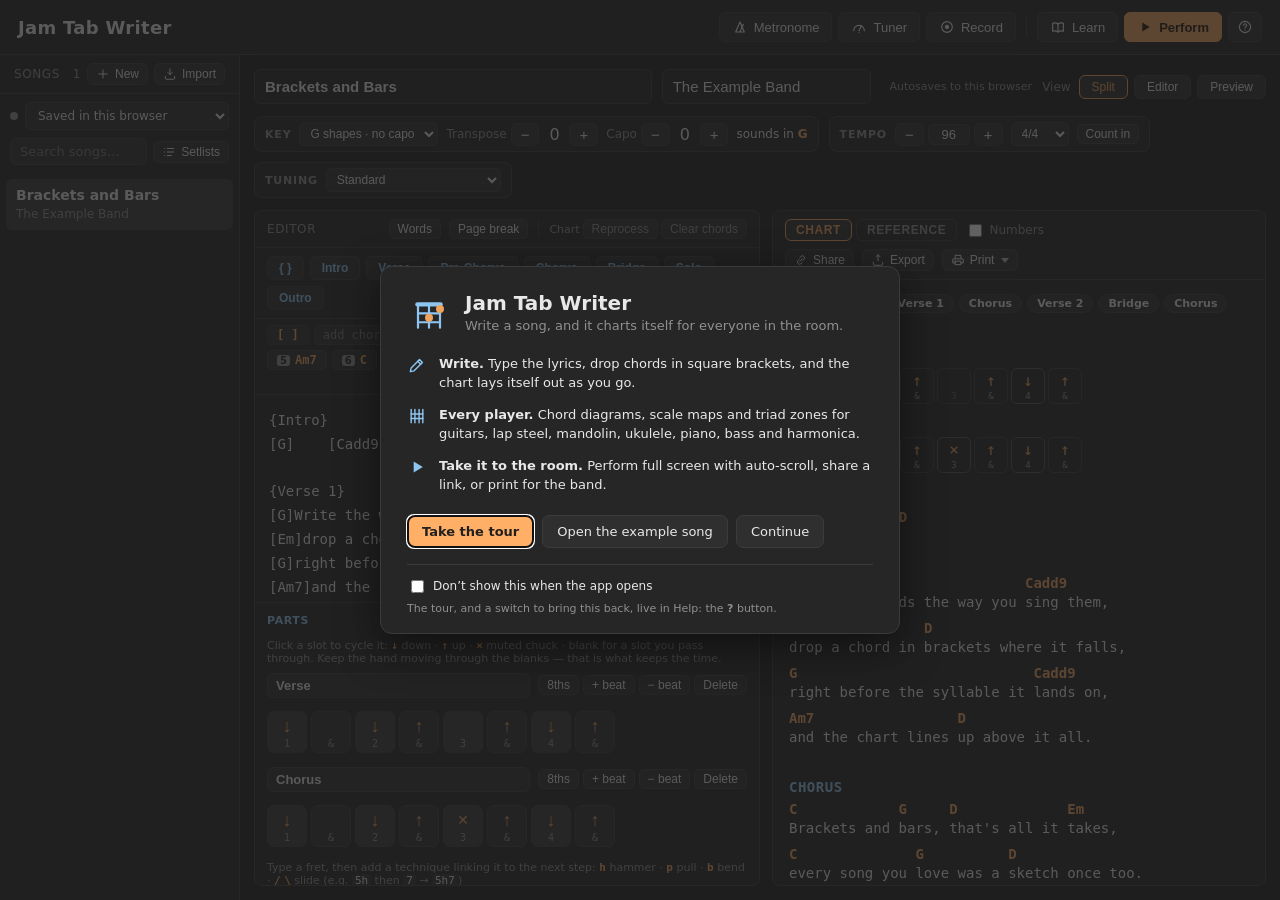
==== commit 3e5dd9b2: "Save the album's notes with its songs Saving the album's folder (or the whole library) to a folder n" ====
--- a/index.html
+++ b/index.html
@@ -11,7 +11,7 @@
   <link rel="apple-touch-icon" href="apple-touch-icon.png?v=1" />
   <meta name="theme-color" content="#1e1e1e" />
   <link rel="stylesheet" href="vendor/driver/driver.css?v=1" />
-  <link rel="stylesheet" href="styles.css?v=138" />
+  <link rel="stylesheet" href="styles.css?v=141" />
 </head>
 <body>
   <!-- Icon set for the header and pane controls. Inline so the app still works
@@ -713,15 +713,15 @@
 
   <!-- Bump ?v= on every deploy so browsers fetch fresh JS/CSS (Pages caches
        these for 10 min otherwise). -->
-  <script src="chords.js?v=138"></script>
+  <script src="chords.js?v=141"></script>
   <!-- After chords.js: the theory charts are drawn with its renderers. -->
-  <script src="learn.js?v=138"></script>
-  <script src="pdf2cho.js?v=138"></script>
-  <script src="qr.js?v=138"></script>
+  <script src="learn.js?v=141"></script>
+  <script src="pdf2cho.js?v=141"></script>
+  <script src="qr.js?v=141"></script>
   <!-- The guided tour: driver.js 1.8.0 (MIT, vendored), then the example song and tour steps. -->
   <script src="vendor/driver/driver.js?v=1"></script>
-  <script src="tour.js?v=138"></script>
-  <script src="band.js?v=138"></script>
-  <script src="app.js?v=138"></script>
+  <script src="tour.js?v=141"></script>
+  <script src="band.js?v=141"></script>
+  <script src="app.js?v=141"></script>
 </body>
 </html>
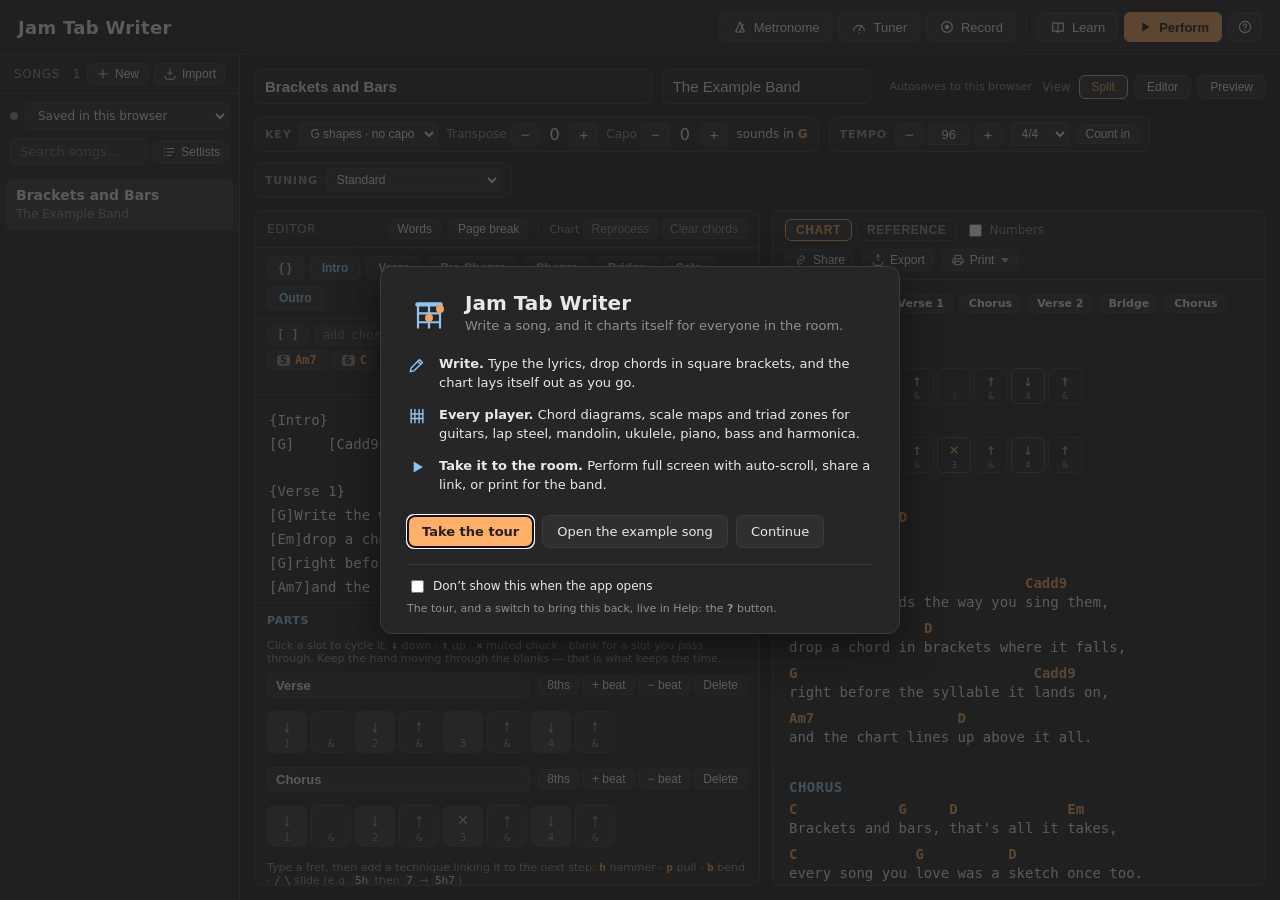
==== commit d292c3cf: "Find a chord's triads by region of the neck A Triads switch on each guitar panel opens a finder unde" ====
--- a/index.html
+++ b/index.html
@@ -11,7 +11,7 @@
   <link rel="apple-touch-icon" href="apple-touch-icon.png?v=1" />
   <meta name="theme-color" content="#1e1e1e" />
   <link rel="stylesheet" href="vendor/driver/driver.css?v=1" />
-  <link rel="stylesheet" href="styles.css?v=141" />
+  <link rel="stylesheet" href="styles.css?v=142" />
 </head>
 <body>
   <!-- Icon set for the header and pane controls. Inline so the app still works
@@ -713,15 +713,15 @@
 
   <!-- Bump ?v= on every deploy so browsers fetch fresh JS/CSS (Pages caches
        these for 10 min otherwise). -->
-  <script src="chords.js?v=141"></script>
+  <script src="chords.js?v=142"></script>
   <!-- After chords.js: the theory charts are drawn with its renderers. -->
-  <script src="learn.js?v=141"></script>
-  <script src="pdf2cho.js?v=141"></script>
-  <script src="qr.js?v=141"></script>
+  <script src="learn.js?v=142"></script>
+  <script src="pdf2cho.js?v=142"></script>
+  <script src="qr.js?v=142"></script>
   <!-- The guided tour: driver.js 1.8.0 (MIT, vendored), then the example song and tour steps. -->
   <script src="vendor/driver/driver.js?v=1"></script>
-  <script src="tour.js?v=141"></script>
-  <script src="band.js?v=141"></script>
-  <script src="app.js?v=141"></script>
+  <script src="tour.js?v=142"></script>
+  <script src="band.js?v=142"></script>
+  <script src="app.js?v=142"></script>
 </body>
 </html>
--- a/styles.css
+++ b/styles.css
@@ -1245,6 +1245,72 @@
 .zm-tab tbody th { font: 400 10px system-ui, sans-serif; color: var(--muted); text-align: left; padding-left: 0; }
 .zm-tab td { color: var(--text); }
 .lap-triads-ctl { margin-left: 8px; display: inline-flex; align-items: center; gap: 4px; font-size: 11px; color: var(--muted); text-transform: none; letter-spacing: normal; font-weight: 400; cursor: pointer; }
+
+/* ---- Triad finder (under a guitar's scale map) ---- */
+.triad-finder { margin-top: 4px; }
+.triad-finder .tr-chord { font: 700 13px system-ui, sans-serif; color: var(--chord); }
+.triad-finder .tr-notes { font: 12px system-ui, sans-serif; color: var(--text); }
+.triad-finder .tr-deg { color: var(--muted); font-size: 10px; }
+.tr-print { display: none; }
+.tr-ctls { display: flex; flex-wrap: wrap; align-items: flex-start; gap: 10px 18px; margin: 4px 0 8px; }
+.tr-chords { display: flex; flex-wrap: wrap; align-items: center; gap: 4px; flex: 1 1 220px; min-width: 0; }
+.tr-chip, .tr-gh, .tr-region {
+  background: var(--panel); color: var(--muted); border: 1px solid var(--line); border-radius: 5px;
+  font: 600 12px system-ui, sans-serif; padding: 3px 8px; cursor: pointer;
+}
+.tr-chip:hover, .tr-gh:hover, .tr-region:hover { border-color: var(--section); color: var(--text); }
+.tr-chip.on { background: var(--accent); border-color: var(--accent); color: #1e1e1e; }
+.tr-input {
+  width: 86px; background: var(--panel); color: var(--text); border: 1px solid var(--line);
+  border-radius: 5px; padding: 3px 6px; font: 12px system-ui, sans-serif;
+}
+.tr-input.bad { border-color: #e06c6c; }
+.tr-grid { display: grid; grid-template-columns: auto repeat(3, 58px); gap: 3px; }
+.tr-gh { font-size: 11px; padding: 2px 6px; display: flex; flex-direction: column; align-items: center; line-height: 1.15; }
+.tr-gh .tr-sub { font-weight: 400; font-size: 9px; color: var(--muted); }
+.tr-all { justify-content: center; }
+.tr-region { font-weight: 400; font-size: 11px; }
+.tr-region.on { background: var(--section); border-color: var(--section); color: var(--bg); font-weight: 700; }
+.triad-svg { width: 100%; max-width: 600px; height: auto; display: block; }
+.triad-svg .tr-string, .triad-svg .tr-fret { stroke: var(--line); stroke-width: 1; pointer-events: none; }
+.triad-svg .tr-nut { stroke: var(--muted); stroke-width: 3; pointer-events: none; }
+.triad-svg .tr-fretnum, .triad-svg .tr-strnum { fill: var(--muted); font-size: 9px; font-family: system-ui, sans-serif; }
+.triad-svg .tr-band { fill: var(--muted); font: 700 9px system-ui, sans-serif; text-transform: uppercase; letter-spacing: 0.5px; }
+.triad-svg .tr-band-sub { font-weight: 400; letter-spacing: 0; }
+.triad-svg .tr-cell { fill: var(--text); fill-opacity: 0.025; stroke: var(--line); stroke-dasharray: 3 3; cursor: pointer; }
+.triad-svg .tr-cell:hover { fill-opacity: 0.08; }
+.triad-svg .tr-cell.on { fill: var(--section); fill-opacity: 0.13; stroke: var(--section); stroke-opacity: 0.5; stroke-dasharray: none; }
+.triad-svg .tr-line { fill: none; stroke: var(--tc); stroke-width: 3; stroke-linejoin: round; stroke-linecap: round; opacity: 0.85; pointer-events: none; }
+.triad-svg .tr-note { pointer-events: none; }
+.triad-svg .tr-note circle { pointer-events: all; }
+.triad-svg .tr-root { fill: var(--accent); stroke: var(--bg); stroke-width: 1; }
+.triad-svg .tr-tone { fill: var(--text); stroke: var(--bg); stroke-width: 1; }
+.triad-svg .tr-label { fill: #1e1e1e; font-size: 7.5px; font-weight: 700; font-family: system-ui, sans-serif; pointer-events: none; }
+.triad-svg.tr-focus .tr-line:not(.lit), .triad-svg.tr-focus .tr-note:not(.lit) { opacity: 0.15; }
+.triad-svg .tr-line.lit { stroke-width: 4.5; opacity: 1; }
+.tr-inv0 { --tc: #5dcaa5; } .tr-inv1 { --tc: #f0997b; } .tr-inv2 { --tc: #afa9ec; }
+.tr-legend { display: flex; flex-wrap: wrap; align-items: center; gap: 4px 14px; margin: 4px 0 8px; font: 11px system-ui, sans-serif; color: var(--text); }
+.tr-key { display: inline-flex; align-items: center; gap: 5px; }
+.tr-swatch { width: 16px; height: 3px; border-radius: 2px; background: var(--tc); }
+.tr-count { color: var(--muted); margin-left: auto; }
+.chord-diagrams.tr-cards { flex-direction: row; flex-wrap: wrap; gap: 8px 10px; }
+.tr-card { border-top: 3px solid var(--tc); padding-top: 3px; border-radius: 2px; }
+.tr-card .chord-diagram { min-width: 92px; }
+.tr-card .cd-name { cursor: default; color: var(--tc); font-size: 11px; }
+.tr-card .cd-name:hover { background: none; }
+.tr-cap { font: 10px system-ui, sans-serif; color: var(--muted); text-align: center; line-height: 1.3; }
+@media print {
+  .tr-ctls { display: none !important; }
+  .tr-print { display: inline; font: 12px system-ui, sans-serif; color: #000; }
+  .triad-finder .tr-notes { display: none; }
+  .triad-svg .tr-cell { fill-opacity: 0; stroke: #bbb; }
+  .triad-svg .tr-cell.on { fill: #8ec5f0; fill-opacity: 0.15; stroke: #8ec5f0; }
+  .triad-svg .tr-string, .triad-svg .tr-fret { stroke: #999; }
+  .triad-svg .tr-nut { stroke: #333; }
+  .triad-svg .tr-fretnum, .triad-svg .tr-strnum, .triad-svg .tr-band, .tr-cap, .tr-legend { fill: #333; color: #333; }
+  .triad-svg .tr-tone { fill: #ddd; stroke: #333; }
+  .tr-card { break-inside: avoid; }
+}
 
 /* Harmonica panel */
 /* Compact single-line harmonica bar, sitting up near the header. */
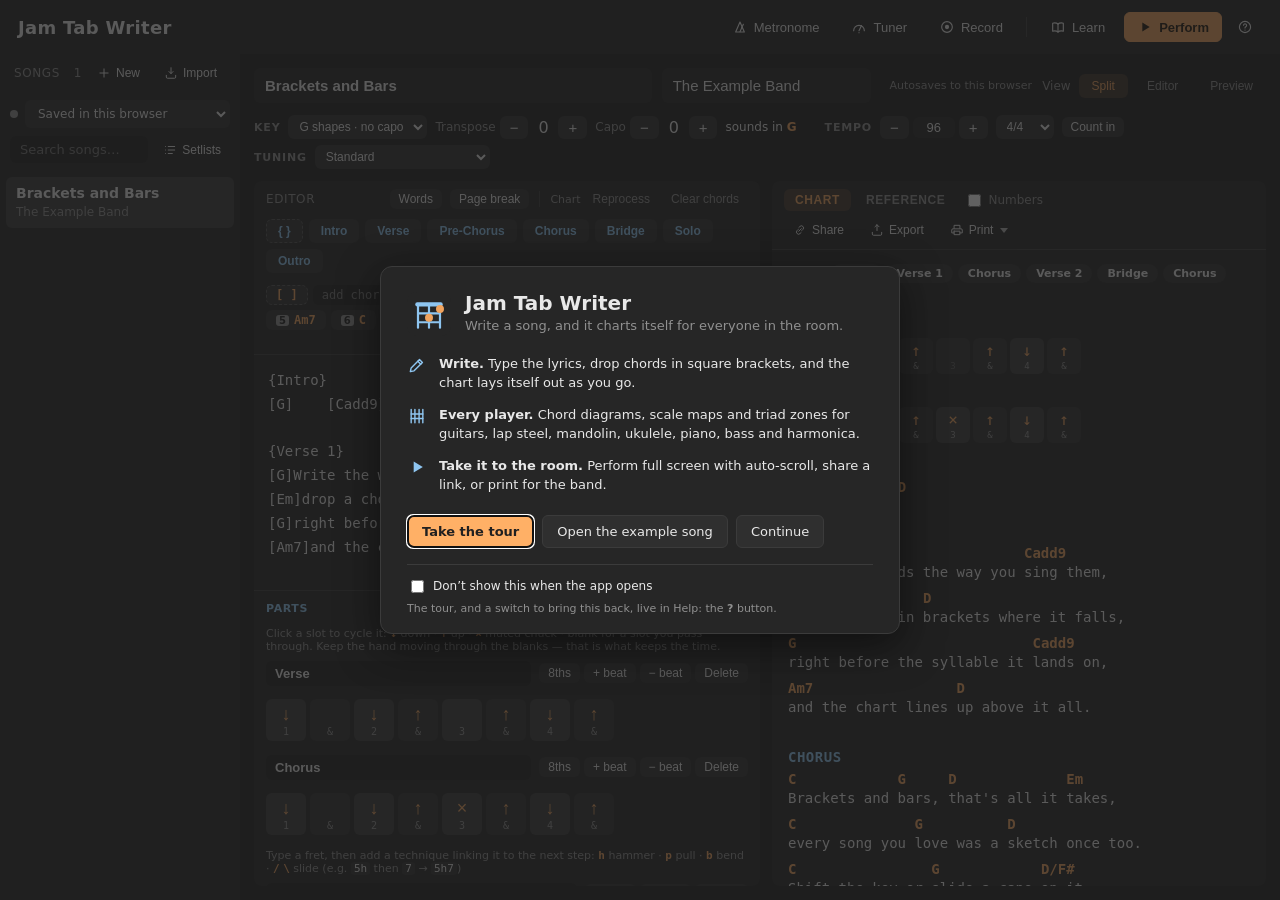
==== commit e6c89add: "Strip the outlines from the main workspace Every level of the layout drew the same 1px box, so a pan" ====
--- a/index.html
+++ b/index.html
@@ -11,7 +11,7 @@
   <link rel="apple-touch-icon" href="apple-touch-icon.png?v=1" />
   <meta name="theme-color" content="#1e1e1e" />
   <link rel="stylesheet" href="vendor/driver/driver.css?v=1" />
-  <link rel="stylesheet" href="styles.css?v=142" />
+  <link rel="stylesheet" href="styles.css?v=144" />
 </head>
 <body>
   <!-- Icon set for the header and pane controls. Inline so the app still works
@@ -713,15 +713,15 @@
 
   <!-- Bump ?v= on every deploy so browsers fetch fresh JS/CSS (Pages caches
        these for 10 min otherwise). -->
-  <script src="chords.js?v=142"></script>
+  <script src="chords.js?v=144"></script>
   <!-- After chords.js: the theory charts are drawn with its renderers. -->
-  <script src="learn.js?v=142"></script>
-  <script src="pdf2cho.js?v=142"></script>
-  <script src="qr.js?v=142"></script>
+  <script src="learn.js?v=144"></script>
+  <script src="pdf2cho.js?v=144"></script>
+  <script src="qr.js?v=144"></script>
   <!-- The guided tour: driver.js 1.8.0 (MIT, vendored), then the example song and tour steps. -->
   <script src="vendor/driver/driver.js?v=1"></script>
-  <script src="tour.js?v=142"></script>
-  <script src="band.js?v=142"></script>
-  <script src="app.js?v=142"></script>
+  <script src="tour.js?v=144"></script>
+  <script src="band.js?v=144"></script>
+  <script src="app.js?v=144"></script>
 </body>
 </html>
--- a/styles.css
+++ b/styles.css
@@ -9,6 +9,16 @@
   --chord: #f0a35e;
   --section: #8ec5f0;
   --mono: ui-monospace, "SF Mono", "JetBrains Mono", Menlo, Consolas, monospace;
+  /* The look, in four rules. Things are told apart by space first, then by a
+     surface tone (--bg page, --panel pane, --panel-2 control), and by a hairline
+     (--line) only between regions that share a tone. Controls carry no outline:
+     buttons and pickers are a lighter fill, fields you type into a darker well
+     (--bg) with an accent ring on focus, and "on" is the accent on --accent-soft.
+     Only raised surfaces (popovers, floating tools, dialogs) keep an edge. */
+  --hover: #393939;
+  --accent-soft: rgba(240, 163, 94, 0.14);
+  --r-ctl: 6px;
+  --r-surface: 8px;
 }
 
 /* A name for screen readers on a control whose purpose is plain on screen. */
@@ -39,7 +49,6 @@
   justify-content: space-between;
   padding: 12px 18px;
   background: var(--panel);
-  border-bottom: 1px solid var(--line);
 }
 
 header h1 { font-size: 18px; margin: 0; letter-spacing: 0.3px; }
@@ -69,7 +78,7 @@
   stroke-linejoin: round;
 }
 
-.hdr-btn { display: inline-flex; align-items: center; gap: 6px; }
+.hdr-btn { display: inline-flex; align-items: center; gap: 6px; background: transparent; }
 /* display on .hdr-btn/.side-btn would otherwise outrank the [hidden] default,
    and Save / Reopen folder are mode-specific. */
 .hdr-btn[hidden], .side-btn[hidden] { display: none; }
@@ -80,7 +89,7 @@
 
 /* An open tool panel (metronome / tuner / takes) lights its button, matching the
    phone bar's .mbar-btn.is-on treatment. */
-.hdr-btn.is-open { border-color: var(--accent); color: var(--accent); }
+.hdr-btn.is-open { background: var(--accent-soft); color: var(--accent); }
 
 /* Perform is the one you hit mid-song without looking for it. */
 .hdr-primary {
@@ -101,6 +110,7 @@
   font-size: 12px;
   text-transform: none;
   letter-spacing: 0;
+  background: transparent;
 }
 .side-btn .ico { width: 14px; height: 14px; }
 
@@ -114,13 +124,13 @@
 button {
   background: var(--panel-2);
   color: var(--text);
-  border: 1px solid var(--line);
-  border-radius: 6px;
+  border: 1px solid transparent;
+  border-radius: var(--r-ctl);
   padding: 6px 12px;
   font-size: 13px;
   cursor: pointer;
 }
-button:hover { background: #393939; border-color: #515151; }
+button:hover { background: var(--hover); }
 button:active { transform: translateY(1px); }
 
 main { display: flex; flex: 1; min-height: 0; }
@@ -132,7 +142,6 @@
   width: var(--sidebar-w, 240px);
   flex-shrink: 0;
   background: var(--panel);
-  border-right: 1px solid var(--line);
   display: flex;
   flex-direction: column;
   min-height: 0;
@@ -158,7 +167,6 @@
   text-transform: uppercase;
   letter-spacing: 0.6px;
   color: var(--muted);
-  border-bottom: 1px solid var(--line);
 }
 .sidebar-head-end { display: flex; align-items: center; gap: 6px; }
 
@@ -170,8 +178,8 @@
   min-width: 0;
   background: var(--panel-2);
   color: var(--text);
-  border: 1px solid var(--line);
-  border-radius: 6px;
+  border: 1px solid transparent;
+  border-radius: var(--r-ctl);
   padding: 5px 8px;
   font-size: 12px;
   font-family: system-ui, sans-serif;
@@ -182,10 +190,10 @@
 .song-search {
   margin: 8px 10px;
   padding: 5px 9px;
-  background: var(--panel-2);
-  color: var(--text);
-  border: 1px solid var(--line);
-  border-radius: 6px;
+  background: var(--bg);
+  color: var(--text);
+  border: 1px solid transparent;
+  border-radius: var(--r-ctl);
   font-size: 13px;
   font-family: system-ui, sans-serif;
 }
@@ -198,7 +206,6 @@
   justify-content: space-between;
   gap: 6px;
   padding: 6px 12px;
-  border-bottom: 1px solid var(--line);
   background: var(--panel-2);
   font-size: 12px;
 }
@@ -209,7 +216,7 @@
 
 .song-item {
   padding: 8px 10px;
-  border-radius: 6px;
+  border-radius: var(--r-ctl);
   cursor: pointer;
   display: flex;
   justify-content: space-between;
@@ -239,18 +246,17 @@
   align-items: center;
   gap: 5px;
   padding: 7px 8px 5px;
-  margin-top: 4px;
+  margin-top: 12px;
   cursor: default;
   font-size: 12px;
   text-transform: uppercase;
   letter-spacing: 0.4px;
   color: var(--muted);
-  border-top: 1px solid var(--line);
-}
-.lib-header:first-child { border-top: none; margin-top: 0; }
+}
+.lib-header:first-child { margin-top: 0; }
 .lib-header.active-lib {
   background: var(--panel-2);
-  border-radius: 6px;
+  border-radius: var(--r-ctl);
   box-shadow: inset 3px 0 0 var(--lib-color, var(--accent));
 }
 .lib-caret { cursor: pointer; width: 12px; flex-shrink: 0; text-align: center; }
@@ -282,7 +288,7 @@
 .lib-count {
   flex-shrink: 0;
   background: var(--panel-2);
-  border-radius: 8px;
+  border-radius: var(--r-surface);
   padding: 1px 7px;
   font-size: 11px;
 }
@@ -314,7 +320,7 @@
 }
 .subfolder-row.active-lib {
   background: var(--panel-2);
-  border-radius: 6px;
+  border-radius: var(--r-ctl);
   box-shadow: inset 3px 0 0 var(--lib-color, var(--accent));
 }
 .sf-name {
@@ -392,15 +398,13 @@
 .save-status:empty { display: none; }
 .meta-row .view-switch { margin-left: auto; }
 
-/* Row 2: labelled cards — key, tempo, tuning — each a group of controls. */
+/* Row 2: three labelled groups — key, tempo, tuning. The label and the wider
+   gap between groups do the grouping; there is no box round each. */
+.meta-cards { gap: 6px 28px; }
 .card {
   display: flex;
   align-items: center;
   gap: 8px;
-  padding: 5px 10px;
-  background: var(--panel);
-  border: 1px solid var(--line);
-  border-radius: 8px;
 }
 .card-lbl {
   font: 700 11px system-ui, sans-serif;
@@ -416,12 +420,13 @@
 
 .title-input, .artist-input {
   background: var(--panel);
-  border: 1px solid var(--line);
-  border-radius: 6px;
+  border: 1px solid transparent;
+  border-radius: var(--r-ctl);
   color: var(--text);
   padding: 8px 10px;
   font-size: 15px;
 }
+.title-input:focus, .artist-input:focus { outline: none; border-color: var(--accent); }
 .title-input { flex: 2; min-width: 160px; font-weight: 600; }
 .artist-input { flex: 1; min-width: 120px; }
 
@@ -430,8 +435,8 @@
   align-items: center;
   gap: 6px;
   background: var(--panel);
-  border: 1px solid var(--line);
-  border-radius: 6px;
+  border: 1px solid transparent;
+  border-radius: var(--r-ctl);
   padding: 4px 8px;
 }
 .stepper .ctl-label { font-size: 12px; color: var(--muted); }
@@ -440,10 +445,10 @@
 .tempo-input {
   width: 42px;
   text-align: center;
-  background: var(--panel-2);
-  color: var(--text);
-  border: 1px solid var(--line);
-  border-radius: 5px;
+  background: var(--panel);
+  color: var(--text);
+  border: 1px solid transparent;
+  border-radius: var(--r-ctl);
   padding: 2px 4px;
   font-size: 13px;
   font-variant-numeric: tabular-nums;
@@ -455,16 +460,16 @@
 .shape-goal select {
   background: var(--panel-2);
   color: var(--text);
-  border: 1px solid var(--line);
-  border-radius: 5px;
+  border: 1px solid transparent;
+  border-radius: var(--r-ctl);
   padding: 3px 6px;
   font-size: 12px;
 }
 .tuning-banner:not(:empty) {
   background: var(--panel-2);
-  border: 1px solid var(--line);
+  border: none;
   border-left: 3px solid var(--accent);
-  border-radius: 6px;
+  border-radius: var(--r-ctl);
   padding: 6px 12px;
   margin-bottom: 10px;
   font-size: 13px;
@@ -488,7 +493,7 @@
 .count-overlay[hidden] { display: none; }
 
 .panes { flex: 1; display: flex; min-height: 0; }
-.pane { flex: 1; display: flex; flex-direction: column; background: var(--panel); border: 1px solid var(--line); border-radius: 8px; min-width: 0; }
+.pane { flex: 1; display: flex; flex-direction: column; background: var(--panel); border-radius: var(--r-surface); min-width: 0; }
 /* Split view: the editor takes the dragged share (see wirePaneResize), the
    chart the rest. The resizer is the 12px gap between them; a hairline shows
    while it is usable. */
@@ -515,8 +520,8 @@
    time. Phones always stack both and hide this control. */
 .view-switch { display: flex; align-items: center; gap: 6px; font-family: system-ui, sans-serif; }
 .vs-label { font-size: 12px; color: var(--muted); margin-right: 2px; }
-.vs-btn { padding: 4px 12px; font-size: 12px; border-radius: 6px; }
-.vs-btn[aria-pressed="true"] { border-color: var(--accent); color: var(--accent); background: var(--panel-2); }
+.vs-btn { padding: 4px 12px; font-size: 12px; border-radius: var(--r-ctl); background: transparent; color: var(--muted); }
+.vs-btn[aria-pressed="true"] { color: var(--accent); background: var(--accent-soft); }
 
 @media screen and (min-width: 761px) {
   /* Split view: one tab of the right column at a time. Screen-only, so paper
@@ -549,7 +554,7 @@
   body.view-preview #preview > .tuning-banner,
   body.view-preview #preview > #capo-banner { grid-column: 1 / -1; }
   body.view-preview #preview > .chart-col { grid-column: 1; grid-row: 3; overflow-y: auto; min-height: 0; padding-bottom: 14px; }
-  body.view-preview #preview > .ref-col { grid-column: 2; grid-row: 3; overflow-y: auto; min-height: 0; padding: 0 0 14px 18px; border-left: 1px solid var(--line); }
+  body.view-preview #preview > .ref-col { grid-column: 2; grid-row: 3; overflow-y: auto; min-height: 0; padding: 0 12px 14px 18px; border-left: 1px solid var(--line); }
   /* …or, with the Reference box unticked, the chart alone at the full width. */
   body.view-preview.preview-noref #preview { grid-template-columns: minmax(0, 1fr); }
   body.view-preview.preview-noref #preview > .ref-col { display: none; }
@@ -565,12 +570,14 @@
   flex-wrap: wrap;
   gap: 8px;
   padding: 8px 12px;
-  border-bottom: 1px solid var(--line);
   font-size: 12px;
   text-transform: uppercase;
   letter-spacing: 0.6px;
   color: var(--muted);
 }
+/* One hairline per pane, under its last row of controls: the pane head on the
+   chart side, the chord row on the editor side. */
+.preview-pane .pane-head { border-bottom: 1px solid var(--line); }
 .pane-head .hint {
   text-transform: none;
   letter-spacing: 0;
@@ -584,19 +591,20 @@
 .etool[hidden] { display: none; }
 .etool-quiet { font-size: 11px; }
 .hint-sep { width: 1px; height: 16px; background: var(--line); margin: 0 2px; }
-.inline-btn.quiet { color: var(--muted); }
+.inline-btn.quiet { color: var(--muted); background: transparent; }
 .inline-btn.quiet:hover { color: var(--text); }
 .repl-close { padding: 2px 6px; font-size: 13px; line-height: 1; }
 .repl-sel, .repl-in {
   background: var(--panel-2);
   color: var(--text);
-  border: 1px solid var(--line);
+  border: 1px solid transparent;
   border-radius: 4px;
   font-size: 12px;
   padding: 2px 4px;
   font-family: var(--mono);
 }
-.repl-in { width: 54px; }
+.repl-in { width: 54px; background: var(--bg); }
+.repl-in:focus { outline: none; border-color: var(--accent); }
 .repl-sel { max-width: 80px; }
 .pane-head code { background: var(--panel-2); padding: 1px 5px; border-radius: 4px; color: var(--chord); font-family: var(--mono); }
 
@@ -606,22 +614,21 @@
   align-items: center;
   justify-content: flex-start;
   gap: 6px;
-  padding: 8px 12px;
-  border-bottom: 1px solid var(--line);
+  padding: 2px 12px 6px;
 }
 .section-bar .sbtn {
   background: var(--panel-2);
-  border: 1px solid var(--line);
+  border: 1px solid transparent;
   color: var(--section);
-  border-radius: 5px;
+  border-radius: var(--r-ctl);
   padding: 4px 11px;
   font-size: 12px;
   font-weight: 600;
   cursor: pointer;
 }
-.section-bar .sbtn:hover { background: #393939; border-color: #515151; }
+.section-bar .sbtn:hover { background: var(--hover); }
 /* Empty/custom insert buttons — dashed to signal "you fill it in". */
-.sbtn-empty, .chip-empty { border-style: dashed !important; }
+.sbtn-empty, .chip-empty { border-style: dashed !important; border-color: #515151 !important; }
 
 /* Chord tools row: the palette, then the folded replacer at the end. */
 .chord-row {
@@ -642,16 +649,16 @@
 }
 .chord-palette .chip {
   background: var(--panel-2);
-  border: 1px solid var(--line);
+  border: 1px solid transparent;
   color: var(--chord);
-  border-radius: 5px;
+  border-radius: var(--r-ctl);
   padding: 2px 9px;
   font-family: var(--mono);
   font-size: 12px;
   font-weight: 700;
   cursor: pointer;
 }
-.chord-palette .chip:hover { background: #393939; border-color: #515151; }
+.chord-palette .chip:hover { background: var(--hover); }
 .chord-palette .palette-empty { color: var(--muted); font-size: 12px; }
 
 /* The Alt+N digit badge on the first nine palette chips. */
@@ -674,10 +681,10 @@
 /* Build-ahead box: pin chords onto the palette before the chart uses them. */
 .palette-add {
   width: 90px;
-  background: var(--panel-2);
-  color: var(--text);
-  border: 1px solid var(--line);
-  border-radius: 5px;
+  background: var(--bg);
+  color: var(--text);
+  border: 1px solid transparent;
+  border-radius: var(--r-ctl);
   padding: 2px 8px;
   font-family: var(--mono);
   font-size: 12px;
@@ -699,14 +706,14 @@
   padding: 4px;
   background: var(--panel);
   border: 1px solid var(--line);
-  border-radius: 8px;
+  border-radius: var(--r-surface);
   box-shadow: 0 8px 24px rgba(0, 0, 0, 0.5);
   font-family: var(--mono);
   font-size: 13px;
 }
 .chord-pop-item {
   padding: 5px 10px;
-  border-radius: 5px;
+  border-radius: var(--r-ctl);
   cursor: pointer;
   white-space: nowrap;
   color: var(--chord);
@@ -724,7 +731,7 @@
   padding: 6px;
   background: var(--panel);
   border: 1px solid var(--line);
-  border-radius: 8px;
+  border-radius: var(--r-surface);
   box-shadow: 0 8px 24px rgba(0, 0, 0, 0.5);
   font-size: 13px;
 }
@@ -736,7 +743,7 @@
   padding: 3px 4px;
   background: transparent;
   border: 1px solid var(--line);
-  border-radius: 5px;
+  border-radius: var(--r-ctl);
   color: var(--muted);
   font-size: 11px;
   cursor: pointer;
@@ -748,7 +755,7 @@
   justify-content: space-between;
   gap: 8px;
   padding: 4px 8px;
-  border-radius: 5px;
+  border-radius: var(--r-ctl);
   cursor: pointer;
 }
 .word-pop-item:hover { background: var(--panel-2); }
@@ -875,14 +882,14 @@
 
 .inline-btn {
   background: var(--panel-2);
-  border: 1px solid var(--line);
-  color: var(--text);
-  border-radius: 5px;
+  border: 1px solid transparent;
+  color: var(--text);
+  border-radius: var(--r-ctl);
   padding: 2px 8px;
   font-size: 12px;
   cursor: pointer;
 }
-.inline-btn:hover { background: #393939; }
+.inline-btn:hover { background: var(--hover); }
 
 /* Transient result note for editor actions (see editorNote). */
 .ed-note {
@@ -900,7 +907,7 @@
 .pane-tabs { display: inline-flex; gap: 4px; }
 .rtab {
   padding: 3px 10px;
-  border-radius: 6px;
+  border-radius: var(--r-ctl);
   background: transparent;
   color: var(--muted);
   font-size: 12px;
@@ -908,7 +915,7 @@
   text-transform: uppercase;
   letter-spacing: 0.6px;
 }
-.rtab[aria-selected="true"] { border-color: var(--accent); color: var(--accent); background: var(--panel-2); }
+.rtab[aria-selected="true"] { color: var(--accent); background: var(--accent-soft); }
 /* Stands in for the tabs where both columns are on view (the Preview view). */
 .pane-both-label { display: none; }
 .view-toggles label { display: flex; align-items: center; gap: 4px; cursor: pointer; }
@@ -927,7 +934,7 @@
   border-top: 5px solid currentColor;
   opacity: 0.7;
 }
-#print-menu-btn.is-open { border-color: var(--accent); color: var(--accent); }
+#print-menu-btn.is-open { background: var(--accent-soft); color: var(--accent); }
 .print-menu {
   position: absolute;
   right: 0;
@@ -940,7 +947,7 @@
   padding: 10px 12px 12px;
   background: var(--panel);
   border: 1px solid var(--line);
-  border-radius: 8px;
+  border-radius: var(--r-surface);
   box-shadow: 0 10px 30px rgba(0, 0, 0, 0.5);
   text-transform: none;
   letter-spacing: 0;
@@ -955,21 +962,21 @@
   background: var(--panel-2);
   color: var(--text);
   border: 1px solid var(--line);
-  border-radius: 5px;
+  border-radius: var(--r-ctl);
   padding: 3px 6px;
   font-size: 12px;
 }
 .pm-hint { color: var(--muted); font-size: 11px; line-height: 1.45; }
 .pm-hint code { background: var(--panel-2); padding: 0 4px; border-radius: 3px; color: var(--chord); font-family: var(--mono); }
 .pm-hint b { color: var(--text); font-weight: 600; }
-.print-menu .tool-start { padding: 7px 10px; border-radius: 6px; cursor: pointer; }
+.print-menu .tool-start { padding: 7px 10px; border-radius: var(--r-ctl); cursor: pointer; }
 
 /* Capo banner */
 #capo-banner:not(:empty) {
   background: var(--panel-2);
-  border: 1px solid var(--line);
+  border: none;
   border-left: 3px solid var(--accent);
-  border-radius: 6px;
+  border-radius: var(--r-ctl);
   padding: 8px 10px;
   margin-bottom: 12px;
   font-family: system-ui, sans-serif;
@@ -984,9 +991,9 @@
 .cb-toggle { display: flex; align-items: center; gap: 6px; color: var(--muted); font-size: 12px; }
 .cb-toggle .seg {
   background: var(--panel);
-  border: 1px solid var(--line);
+  border: 1px solid transparent;
   color: var(--muted);
-  border-radius: 5px;
+  border-radius: var(--r-ctl);
   padding: 3px 8px;
   font-size: 12px;
   cursor: pointer;
@@ -1019,13 +1026,13 @@
 .rm-chip {
   font: 600 11px system-ui, sans-serif;
   padding: 2px 9px;
-  border-radius: 10px;
-  border: 1px solid var(--line);
+  border-radius: 999px;
+  border: 1px solid transparent;
   background: var(--panel-2);
   color: var(--text);
   cursor: pointer;
 }
-.rm-chip:hover { border-color: var(--accent); color: var(--accent); }
+.rm-chip:hover { background: var(--hover); color: var(--accent); }
 @media print { .roadmap { display: none !important; } }
 
 /* The jam roster: an on/off chip per instrument. */
@@ -1039,18 +1046,19 @@
   white-space: nowrap;
   overflow: hidden;
   text-overflow: ellipsis;
-  border-radius: 12px;
-  border: 1px solid var(--line);
+  border-radius: 999px;
+  border: 1px solid transparent;
   background: var(--panel-2);
   color: var(--muted);
   cursor: pointer;
 }
-.inst-chip:hover { border-color: var(--section); color: var(--text); }
-.inst-chip.on { background: var(--section); border-color: var(--section); color: var(--bg); }
+.inst-chip:hover { background: var(--hover); color: var(--text); }
+.inst-chip.on, .inst-chip.on:hover { background: var(--section); color: var(--bg); }
 
 /* One panel per active instrument: header + chords + scale. */
+/* Sections of the reference are set apart by space, not rules. */
 .inst-panel { margin-bottom: 14px; }
-.inst-panel:not(:last-child) { border-bottom: 1px dashed var(--line); padding-bottom: 10px; }
+.inst-panel:not(:last-child) { padding-bottom: 16px; }
 .inst-head {
   font: 700 12px system-ui, sans-serif;
   text-transform: uppercase;
@@ -1062,10 +1070,10 @@
 /* The lap steel's tuning picker rides in its heading. */
 .inst-head .lap-tuning {
   margin-left: 8px;
-  background: var(--panel);
-  color: var(--text);
-  border: 1px solid var(--line);
-  border-radius: 5px;
+  background: var(--panel-2);
+  color: var(--text);
+  border: 1px solid transparent;
+  border-radius: var(--r-ctl);
   padding: 2px 6px;
   font: 400 12px system-ui, sans-serif;
   text-transform: none;
@@ -1109,16 +1117,16 @@
   margin-top: 4px;
   width: 106px;
   box-sizing: border-box;
-  background: var(--panel);
+  background: transparent;
   color: var(--muted);
-  border: 1px solid var(--line);
-  border-radius: 5px;
+  border: 1px solid transparent;
+  border-radius: var(--r-ctl);
   padding: 3px 18px 3px 6px; /* right room so the chevron never overlaps text */
   font-size: 10px;
   font-family: system-ui, sans-serif;
   cursor: pointer;
 }
-.cd-voicing:hover { color: var(--text); border-color: #515151; }
+.cd-voicing:hover { color: var(--text); background: var(--panel-2); }
 .chord-diagram svg line { stroke: var(--muted); stroke-width: 1; }
 .chord-diagram svg .cd-nut { fill: var(--text); }
 .chord-diagram svg .cd-dot { fill: var(--text); }
@@ -1141,16 +1149,16 @@
   margin-top: 4px;
   width: 98px;
   box-sizing: border-box;
-  background: var(--panel);
+  background: transparent;
   color: var(--muted);
-  border: 1px solid var(--line);
-  border-radius: 5px;
+  border: 1px solid transparent;
+  border-radius: var(--r-ctl);
   padding: 3px 18px 3px 6px;
   font-size: 10px;
   font-family: system-ui, sans-serif;
   cursor: pointer;
 }
-.pk-inv:hover { color: var(--text); border-color: #515151; }
+.pk-inv:hover { color: var(--text); background: var(--panel-2); }
 .pk-white { fill: #ececec; stroke: #121212; stroke-width: 0.5; }
 .pk-black { fill: #222222; stroke: #121212; stroke-width: 0.5; }
 .pk-white.pk-hi, .pk-black.pk-hi { fill: #ffd479; }             /* chord tone */
@@ -1167,7 +1175,7 @@
 .scale-panel:not(:empty) {
   background: var(--panel-2);
   border: 1px solid var(--line);
-  border-radius: 6px;
+  border-radius: var(--r-ctl);
   padding: 10px 12px;
   margin-bottom: 14px;
 }
@@ -1177,10 +1185,10 @@
 .sp-ctls { display: flex; align-items: center; flex-wrap: wrap; gap: 6px 8px; margin-bottom: 10px; font-family: system-ui, sans-serif; font-size: 12px; }
 .sp-ctl { color: var(--muted); font-size: 11px; }
 .scale-panel select, .sp-head select, .sp-ctls select {
-  background: var(--panel);
-  color: var(--text);
-  border: 1px solid var(--line);
-  border-radius: 5px;
+  background: var(--panel-2);
+  color: var(--text);
+  border: 1px solid transparent;
+  border-radius: var(--r-ctl);
   padding: 2px 6px;
   font-size: 12px;
 }
@@ -1222,7 +1230,7 @@
    paper), with brackets for the zones and a small tab per zone. */
 .zm-head { display: flex; align-items: center; gap: 8px; margin: 14px 0 4px; }
 .zm-title { font: 700 11px system-ui, sans-serif; text-transform: uppercase; letter-spacing: 0.6px; color: var(--section); }
-.zm-head select { background: var(--panel); color: var(--text); border: 1px solid var(--line); border-radius: 5px; padding: 2px 6px; font: 12px system-ui, sans-serif; }
+.zm-head select { background: var(--panel-2); color: var(--text); border: 1px solid transparent; border-radius: var(--r-ctl); padding: 2px 6px; font: 12px system-ui, sans-serif; }
 .zm-set-print { display: none; }
 .zone-svg { width: 100%; max-width: 560px; height: auto; display: block; }
 .zone-svg .zm-string, .zone-svg .zm-fret { stroke: var(--line); stroke-width: 1; }
@@ -1252,25 +1260,27 @@
 .triad-finder .tr-notes { font: 12px system-ui, sans-serif; color: var(--text); }
 .triad-finder .tr-deg { color: var(--muted); font-size: 10px; }
 .tr-print { display: none; }
-.tr-ctls { display: flex; flex-wrap: wrap; align-items: flex-start; gap: 10px 18px; margin: 4px 0 8px; }
-.tr-chords { display: flex; flex-wrap: wrap; align-items: center; gap: 4px; flex: 1 1 220px; min-width: 0; }
+.tr-ctls { display: flex; flex-direction: column; gap: 8px; margin: 6px 0 10px; }
+.tr-regions { display: flex; flex-wrap: wrap; align-items: flex-start; gap: 6px; }
+.tr-regions > .sp-ctl { padding-top: 5px; }
+.tr-chords { display: flex; flex-wrap: wrap; align-items: center; gap: 4px; min-width: 0; }
 .tr-chip, .tr-gh, .tr-region {
-  background: var(--panel); color: var(--muted); border: 1px solid var(--line); border-radius: 5px;
+  background: var(--panel-2); color: var(--muted); border: 1px solid transparent; border-radius: var(--r-ctl);
   font: 600 12px system-ui, sans-serif; padding: 3px 8px; cursor: pointer;
 }
-.tr-chip:hover, .tr-gh:hover, .tr-region:hover { border-color: var(--section); color: var(--text); }
-.tr-chip.on { background: var(--accent); border-color: var(--accent); color: #1e1e1e; }
+.tr-chip:hover, .tr-gh:hover, .tr-region:hover { background: var(--hover); color: var(--text); }
+.tr-chip.on, .tr-chip.on:hover { background: var(--accent); color: #1e1e1e; }
 .tr-input {
-  width: 86px; background: var(--panel); color: var(--text); border: 1px solid var(--line);
-  border-radius: 5px; padding: 3px 6px; font: 12px system-ui, sans-serif;
+  width: 86px; background: var(--bg); color: var(--text); border: 1px solid transparent;
+  border-radius: var(--r-ctl); padding: 3px 6px; font: 12px system-ui, sans-serif;
 }
 .tr-input.bad { border-color: #e06c6c; }
-.tr-grid { display: grid; grid-template-columns: auto repeat(3, 58px); gap: 3px; }
-.tr-gh { font-size: 11px; padding: 2px 6px; display: flex; flex-direction: column; align-items: center; line-height: 1.15; }
+.tr-grid { display: grid; grid-template-columns: 88px repeat(3, minmax(64px, 104px)); gap: 4px; flex: 0 1 auto; }
+.tr-gh { font-size: 11px; padding: 4px 6px; white-space: nowrap; text-align: center; }
+.tr-grid > .tr-gh:nth-child(4n+1):not(.tr-all) { text-align: left; }
 .tr-gh .tr-sub { font-weight: 400; font-size: 9px; color: var(--muted); }
-.tr-all { justify-content: center; }
-.tr-region { font-weight: 400; font-size: 11px; }
-.tr-region.on { background: var(--section); border-color: var(--section); color: var(--bg); font-weight: 700; }
+.tr-region { font-weight: 400; font-size: 11px; padding: 6px; }
+.tr-region.on, .tr-region.on:hover { background: var(--section); color: var(--bg); font-weight: 700; }
 .triad-svg { width: 100%; max-width: 600px; height: auto; display: block; }
 .triad-svg .tr-string, .triad-svg .tr-fret { stroke: var(--line); stroke-width: 1; pointer-events: none; }
 .triad-svg .tr-nut { stroke: var(--muted); stroke-width: 3; pointer-events: none; }
@@ -1315,11 +1325,7 @@
 /* Harmonica panel */
 /* Compact single-line harmonica bar, sitting up near the header. */
 .harmonica-panel:not(:empty) {
-  background: var(--panel-2);
-  border: 1px solid var(--line);
-  border-radius: 6px;
-  padding: 6px 12px;
-  margin-bottom: 12px;
+  margin-bottom: 18px;
   font-family: system-ui, sans-serif;
   font-size: 13px;
   display: flex;
@@ -1329,10 +1335,10 @@
 }
 .harmonica-panel .hp-title { font-weight: 700; color: var(--section); }
 .harmonica-panel select {
-  background: var(--panel);
-  color: var(--text);
-  border: 1px solid var(--line);
-  border-radius: 5px;
+  background: var(--panel-2);
+  color: var(--text);
+  border: 1px solid transparent;
+  border-radius: var(--r-ctl);
   padding: 2px 6px;
   font-size: 12px;
 }
@@ -1389,10 +1395,10 @@
 .riff-label {
   flex: 1;
   min-width: 0;
-  background: var(--panel-2);
-  color: var(--text);
-  border: 1px solid var(--line);
-  border-radius: 5px;
+  background: var(--bg);
+  color: var(--text);
+  border: 1px solid transparent;
+  border-radius: var(--r-ctl);
   padding: 3px 8px;
   font: 600 13px system-ui, sans-serif;
 }
@@ -1413,14 +1419,15 @@
   flex-shrink: 0;
   padding: 0;
   text-align: center;
-  background: var(--panel);
-  color: var(--text);
-  border: 1px solid var(--line);
+  background: var(--bg);
+  color: var(--text);
+  border: 1px solid transparent;
   border-radius: 3px;
   font-family: var(--mono);
   font-size: 12px;
 }
 .rg-cell:focus { outline: none; border-color: var(--accent); background: #383838; }
+.riff-label:focus, .strum-label:focus { outline: none; border-color: var(--accent); }
 .riff-hint { color: var(--muted); font-size: 11px; margin-bottom: 8px; }
 .riff-hint code { background: var(--panel-2); padding: 0 3px; border-radius: 3px; color: var(--text); }
 .riff-hint b { color: var(--accent); font-family: var(--mono); }
@@ -1520,6 +1527,7 @@
   .chord-section { margin-bottom: 6px; }
   .section-label { color: #000; }
   #lead-section { border-top: 1px dashed #999; }
+  .inst-panel:not(:last-child) { border-bottom: 1px dashed #3b3b3b; padding-bottom: 10px; }
   .scale-panel:not(:empty) { background: #fff; border: 1px solid #999; }
   .sp-title { color: #000; }
   /* Scale pickers: the title beside them already names the root and the scale,
@@ -1560,7 +1568,7 @@
   .zm-tab-head, .zm-tab td { color: #000; }
   .zm-tab thead th, .zm-tab tbody th, .zm-again { color: #333; }
   .cd-name.focused { background: none; color: #000; text-decoration: underline; }
-  .harmonica-panel:not(:empty) { background: #fff; border: 1px solid #999; }
+  .harmonica-panel:not(:empty) { background: #fff; border: 1px solid #999; border-radius: var(--r-ctl); padding: 6px 12px; margin-bottom: 12px; }
   .harmonica-panel .hp-title { color: #000; }
   .harmonica-panel .hp-rec { color: #333; }
   .harmonica-panel .hp-rec b { color: #000; }
@@ -1823,7 +1831,7 @@
   background: var(--panel-2);
   color: var(--text);
   border: 1px solid var(--line);
-  border-radius: 6px;
+  border-radius: var(--r-ctl);
   padding: 4px 10px;
   font-size: 13px;
   cursor: pointer;
@@ -1843,7 +1851,7 @@
   background: var(--panel-2);
   color: var(--text);
   border: 1px solid var(--line);
-  border-radius: 8px;
+  border-radius: var(--r-surface);
   padding: 9px 13px;
   font-size: 16px;
   line-height: 1;
@@ -1917,7 +1925,7 @@
   width: 230px;
   background: var(--panel);
   border: 1px solid var(--line);
-  border-radius: 10px;
+  border-radius: var(--r-surface);
   box-shadow: 0 8px 24px rgba(0, 0, 0, 0.45);
   font-family: system-ui, sans-serif;
 }
@@ -1934,7 +1942,7 @@
 .tool-close:hover { color: #ff8080; }
 .tool-body { padding: 12px; display: flex; flex-direction: column; gap: 10px; align-items: stretch; }
 .tool-start {
-  background: var(--accent); color: #1e1e1e; border: none; border-radius: 6px;
+  background: var(--accent); color: #1e1e1e; border: none; border-radius: var(--r-ctl);
   padding: 8px; font-weight: 700; font-size: 14px; cursor: pointer;
 }
 .tool-start.on { background: #d97a6b; color: #fff; }
@@ -1943,7 +1951,7 @@
 .metro-tempo { display: flex; align-items: baseline; justify-content: center; gap: 8px; }
 .metro-tempo button {
   background: var(--panel-2); color: var(--text); border: 1px solid var(--line);
-  border-radius: 6px; width: 30px; height: 30px; font-size: 18px; cursor: pointer;
+  border-radius: var(--r-ctl); width: 30px; height: 30px; font-size: 18px; cursor: pointer;
 }
 .metro-bpm { font-size: 30px; font-weight: 700; font-variant-numeric: tabular-nums; min-width: 60px; text-align: center; }
 .metro-unit { color: var(--muted); font-size: 12px; }
@@ -1951,13 +1959,13 @@
 .metro-row { display: flex; align-items: center; justify-content: space-between; font-size: 13px; }
 .metro-row select, .metro-row button {
   background: var(--panel-2); color: var(--text); border: 1px solid var(--line);
-  border-radius: 5px; padding: 4px 10px; font-size: 13px; cursor: pointer;
+  border-radius: var(--r-ctl); padding: 4px 10px; font-size: 13px; cursor: pointer;
 }
 /* Drum machine */
 .dm-steps-ctl { display: inline-flex; align-items: center; gap: 4px; color: var(--muted); }
 .dm-steps-ctl button {
   background: var(--panel-2); color: var(--text); border: 1px solid var(--line);
-  border-radius: 5px; width: 22px; height: 22px; cursor: pointer; font-size: 14px; padding: 0;
+  border-radius: var(--r-ctl); width: 22px; height: 22px; cursor: pointer; font-size: 14px; padding: 0;
 }
 #dm-steps { color: var(--text); font-weight: 700; min-width: 20px; text-align: center; font-variant-numeric: tabular-nums; }
 .dm-click-lbl { display: inline-flex; align-items: center; gap: 4px; color: var(--muted); cursor: pointer; }
@@ -1978,7 +1986,7 @@
 .dm-actions .tool-start { flex: 1; }
 #dm-clear {
   background: var(--panel-2); color: var(--text); border: 1px solid var(--line);
-  border-radius: 6px; padding: 8px 14px; cursor: pointer; font-size: 13px;
+  border-radius: var(--r-ctl); padding: 8px 14px; cursor: pointer; font-size: 13px;
 }
 #dm-clear:hover { background: #393939; }
 
@@ -1987,7 +1995,7 @@
 .dict-bar {
   display: flex; align-items: center; gap: 10px; flex-wrap: wrap;
   padding: 6px 10px; margin: 0 0 6px;
-  background: var(--panel-2); border: 1px solid var(--line); border-radius: 6px;
+  background: var(--panel-2); border: 1px solid var(--line); border-radius: var(--r-ctl);
   font-family: system-ui, sans-serif; font-size: 12px;
 }
 .dict-bar[hidden] { display: none; }
@@ -2031,7 +2039,7 @@
 .cap-row { display: flex; align-items: center; gap: 6px; font-size: 12px; color: var(--muted); }
 .cap-row select {
   flex: 1; min-width: 0; background: var(--panel-2); color: var(--text);
-  border: 1px solid var(--line); border-radius: 5px; padding: 3px 6px; font-size: 12px;
+  border: 1px solid var(--line); border-radius: var(--r-ctl); padding: 3px 6px; font-size: 12px;
 }
 .cap-arm { display: flex; flex-direction: column; gap: 6px; }
 /* Signal present before you commit to a take. */
@@ -2062,7 +2070,7 @@
 .cap-add-menu {
   position: absolute; right: 0; top: calc(100% + 4px); z-index: 5;
   display: flex; flex-direction: column; min-width: 170px; padding: 4px;
-  background: var(--panel); border: 1px solid var(--line); border-radius: 6px;
+  background: var(--panel); border: 1px solid var(--line); border-radius: var(--r-ctl);
   box-shadow: 0 6px 18px rgba(0, 0, 0, 0.4);
 }
 .cap-add-menu[hidden] { display: none; }
@@ -2076,7 +2084,7 @@
 .cap-filter-label { font-size: 11px; color: var(--muted); margin-right: 2px; }
 .cap-filter {
   background: var(--panel-2); color: var(--muted); border: 1px solid var(--line);
-  border-radius: 10px; padding: 1px 8px; font-size: 11px; cursor: pointer;
+  border-radius: var(--r-surface); padding: 1px 8px; font-size: 11px; cursor: pointer;
 }
 .cap-filter.on { background: var(--accent); border-color: var(--accent); color: #1e1e1e; }
 .cap-takes { display: flex; flex-direction: column; gap: 8px; max-height: 300px; overflow-y: auto; }
@@ -2084,7 +2092,7 @@
 .cap-unfiled-toggle { cursor: pointer; opacity: 0.7; }
 .cap-unfiled-toggle:hover { opacity: 1; }
 .cap-empty { font-size: 12px; color: var(--muted); }
-.cap-take { display: flex; flex-direction: column; gap: 5px; background: var(--panel-2); border: 1px solid var(--line); border-radius: 6px; padding: 6px; }
+.cap-take { display: flex; flex-direction: column; gap: 5px; background: var(--panel-2); border: 1px solid var(--line); border-radius: var(--r-ctl); padding: 6px; }
 .cap-take-latest { border-color: var(--accent); }
 .cap-take audio { width: 100%; height: 30px; }
 .cap-take-top { display: flex; align-items: center; gap: 6px; min-width: 0; }
@@ -2119,17 +2127,17 @@
 .cap-tags { display: flex; flex-wrap: wrap; align-items: center; gap: 4px; margin-right: auto; min-width: 0; }
 .cap-tag {
   display: inline-flex; align-items: center; gap: 3px;
-  background: var(--panel); border: 1px solid var(--line); border-radius: 10px;
+  background: var(--panel); border: 1px solid var(--line); border-radius: 999px;
   padding: 0 4px 0 8px; font-size: 11px; color: var(--text); line-height: 1.6;
 }
 .cap-take-tools .cap-tag-x {
   background: none; border: none; padding: 0 2px; font-size: 9px; color: var(--muted); line-height: 1;
 }
 .cap-take-tools .cap-tag-x:hover { color: #ff8080; }
-.cap-take-tools .cap-tag-add { border-style: dashed; border-radius: 10px; }
+.cap-take-tools .cap-tag-add { border-style: dashed; border-radius: 999px; }
 .cap-take-tools button, .cap-take-tools a {
   background: var(--panel); color: var(--muted); border: 1px solid var(--line);
-  border-radius: 5px; padding: 2px 8px; font-size: 11px; cursor: pointer;
+  border-radius: var(--r-ctl); padding: 2px 8px; font-size: 11px; cursor: pointer;
   text-decoration: none; line-height: 1.6;
 }
 .cap-take-tools button:hover:not(:disabled), .cap-take-tools a:hover { color: var(--text); border-color: var(--muted); }
@@ -2137,7 +2145,7 @@
 .cap-del:hover { color: #ff8080 !important; border-color: #ff8080 !important; }
 .cap-kind {
   background: var(--panel); color: var(--muted); border: 1px solid var(--line);
-  border-radius: 5px; font-size: 11px; padding: 2px 4px;
+  border-radius: var(--r-ctl); font-size: 11px; padding: 2px 4px;
 }
 .cap-kind-head { font: 600 11px system-ui, sans-serif; color: var(--muted); margin-top: 4px; }
 .tool-head-btns { display: inline-flex; align-items: center; gap: 6px; }
@@ -2171,7 +2179,7 @@
 .tuner-preset-lbl { display: flex; align-items: center; gap: 6px; font-size: 12px; color: var(--muted); }
 .tuner-preset-lbl select {
   flex: 1; background: var(--panel-2); color: var(--text); border: 1px solid var(--line);
-  border-radius: 5px; padding: 3px 6px; font-size: 12px;
+  border-radius: var(--r-ctl); padding: 3px 6px; font-size: 12px;
 }
 /* One chip per string: name over the pitch it's aiming at. The count follows
    the tuning — four for a bass, mandolin or ukulele, five or six for the rest —
@@ -2179,7 +2187,7 @@
 .tuner-strings { display: flex; justify-content: center; gap: 4px; }
 .tstr {
   flex: 1; max-width: 58px; display: flex; flex-direction: column; align-items: center; gap: 1px;
-  padding: 3px 2px; border-radius: 5px; cursor: pointer;
+  padding: 3px 2px; border-radius: var(--r-ctl); cursor: pointer;
   background: var(--panel-2); border: 1px solid var(--line); color: var(--muted);
   position: relative;
 }
@@ -2217,7 +2225,7 @@
    never moves, so the needle's distance from centre is the distance still to
    go. .tuner-zone is the ±5¢ that counts as in tune, drawn to that scale. */
 .tuner-meter {
-  position: relative; height: 30px; border-radius: 6px;
+  position: relative; height: 30px; border-radius: var(--r-ctl);
   background: linear-gradient(90deg, #d97a6b 0%, var(--panel-2) 34%, var(--panel-2) 66%, #d97a6b 100%);
   border: 1px solid var(--line); overflow: hidden;
 }
@@ -2388,7 +2396,7 @@
   height: auto;
   background: #fff;
   padding: 10px;
-  border-radius: 8px;
+  border-radius: var(--r-surface);
 }
 .share-qr-empty {
   font-size: 12px;
@@ -2402,12 +2410,12 @@
   background: var(--panel-2);
   color: var(--text);
   border: 1px solid var(--line);
-  border-radius: 6px;
+  border-radius: var(--r-ctl);
   font-size: 12px;
   font-family: var(--mono);
 }
 .share-actions { display: flex; gap: 8px; margin-top: 14px; }
-.share-actions button { padding: 6px 14px; border-radius: 6px; cursor: pointer; }
+.share-actions button { padding: 6px 14px; border-radius: var(--r-ctl); cursor: pointer; }
 
 /* Copy-in preview: each changed chart folds open to its line diff. */
 .copy-card { width: min(96vw, 720px); max-height: 90vh; display: flex; flex-direction: column; }
@@ -2415,7 +2423,7 @@
 .cp-section { margin: 12px 0 6px; font-weight: 600; color: var(--muted); }
 .cp-section:first-child { margin-top: 0; }
 .cp-quiet { font-weight: 400; }
-.cp-item { border: 1px solid var(--line); border-radius: 6px; margin: 4px 0; background: var(--panel-2); }
+.cp-item { border: 1px solid var(--line); border-radius: var(--r-ctl); margin: 4px 0; background: var(--panel-2); }
 .cp-item > summary, .cp-row { padding: 6px 8px; cursor: pointer; }
 .cp-row { cursor: default; }
 .cp-item label { cursor: pointer; }
@@ -2442,7 +2450,7 @@
   background: var(--panel-2);
   color: var(--text);
   border: 1px solid var(--line);
-  border-radius: 5px;
+  border-radius: var(--r-ctl);
   padding: 3px 6px;
   font-size: 12px;
 }
@@ -2452,7 +2460,7 @@
 .in-neck-head { font: 700 11px system-ui, sans-serif; text-transform: uppercase; letter-spacing: 0.6px; color: var(--section); }
 .in-neck-head .muted { text-transform: none; letter-spacing: normal; font-weight: 400; }
 .in-note { font-size: 11px; color: var(--muted); line-height: 1.4; }
-.insert-preview { background: var(--panel-2); border: 1px solid var(--line); border-radius: 8px; padding: 10px; overflow: auto; }
+.insert-preview { background: var(--panel-2); border: 1px solid var(--line); border-radius: var(--r-surface); padding: 10px; overflow: auto; }
 .insert-preview svg { display: block; width: 100%; height: auto; border-radius: 3px; }
 .insert-preview svg + svg { margin-top: 10px; }
 @media (max-width: 760px) {
@@ -2464,7 +2472,7 @@
 .help-start { display: grid; grid-template-columns: 1fr 1fr; gap: 8px; margin-top: 12px; }
 .help-action {
   display: flex; flex-direction: column; align-items: flex-start; gap: 3px;
-  text-align: left; padding: 10px 12px; border-radius: 8px; cursor: pointer;
+  text-align: left; padding: 10px 12px; border-radius: var(--r-surface); cursor: pointer;
   background: var(--panel-2); border: 1px solid var(--line); color: var(--text);
 }
 .help-action:hover, .help-action:focus-visible { border-color: var(--accent); }
@@ -2506,7 +2514,7 @@
 #setlist-list { list-style: none; margin: 0; padding: 0; flex: 1; overflow-y: auto; }
 .sl-item {
   display: flex; justify-content: space-between; align-items: center;
-  padding: 6px 9px; border-radius: 6px; cursor: pointer; font-size: 13px; color: var(--text);
+  padding: 6px 9px; border-radius: var(--r-ctl); cursor: pointer; font-size: 13px; color: var(--text);
 }
 .sl-item:hover { background: var(--panel-2); }
 .sl-item.active { background: #383838; }
@@ -2517,14 +2525,14 @@
 .sl-detail-tools { display: flex; gap: 4px; }
 .sl-rows { list-style: none; margin: 0 0 10px; padding: 0; max-height: 220px; overflow-y: auto; }
 .sl-row { display: flex; justify-content: space-between; align-items: center; padding: 4px 2px; font-size: 13px; }
-.sl-row:hover { background: var(--panel-2); border-radius: 5px; }
+.sl-row:hover { background: var(--panel-2); border-radius: var(--r-ctl); }
 .sl-song { overflow: hidden; text-overflow: ellipsis; white-space: nowrap; }
 .sl-missing { color: var(--muted); font-size: 11px; }
 .sl-tools { display: flex; gap: 2px; flex-shrink: 0; }
 .sl-tools button { background: none; border: none; color: var(--muted); cursor: pointer; padding: 1px 5px; font-size: 13px; }
 .sl-tools button:hover { color: var(--accent); }
 .sl-actions { display: flex; gap: 8px; align-items: center; }
-.sl-actions .tool-start { padding: 5px 12px; border-radius: 6px; cursor: pointer; }
+.sl-actions .tool-start { padding: 5px 12px; border-radius: var(--r-ctl); cursor: pointer; }
 .sl-actions .tool-start:disabled { opacity: 0.4; cursor: default; }
 
 /* Per-song "add to setlist" button on the list rows, and its picker popup. */
@@ -2568,7 +2576,7 @@
 /* A folder row a dragged song is hovering over. */
 .lib-header.drop-target, .subfolder-row.drop-target {
   background: var(--panel-2);
-  border-radius: 6px;
+  border-radius: var(--r-ctl);
   box-shadow: inset 0 0 0 1px var(--lib-color, var(--accent));
 }
 .g-rename:hover { color: var(--lib-color, var(--accent)); }
@@ -2584,7 +2592,7 @@
   padding: 4px;
   background: var(--panel);
   border: 1px solid var(--line);
-  border-radius: 8px;
+  border-radius: var(--r-surface);
   box-shadow: 0 8px 24px rgba(0, 0, 0, 0.5);
   font-size: 13px;
 }
@@ -2593,7 +2601,7 @@
   align-items: center;
   gap: 6px;
   padding: 6px 10px;
-  border-radius: 5px;
+  border-radius: var(--r-ctl);
   cursor: pointer;
   white-space: nowrap;
   overflow: hidden;
@@ -2752,7 +2760,7 @@
 .lrn-card {
   background: var(--panel);
   border: 1px solid var(--line);
-  border-radius: 10px;
+  border-radius: var(--r-surface);
   padding: 10px 12px;
 }
 .lrn-card-wide { flex: 1 1 260px; max-width: 420px; }
@@ -2808,7 +2816,7 @@
 .lrn-rel-pair.on { border-color: var(--accent); }
 
 .lrn-compare { display: flex; flex-wrap: wrap; gap: 14px; margin: 12px 0; }
-.lrn-compare > div { flex: 1 1 260px; background: var(--panel); border: 1px solid var(--line); border-radius: 10px; padding: 10px 12px; }
+.lrn-compare > div { flex: 1 1 260px; background: var(--panel); border: 1px solid var(--line); border-radius: var(--r-surface); padding: 10px 12px; }
 .lrn-compare-h { font-size: 11px; text-transform: uppercase; letter-spacing: 0.6px; color: var(--muted); margin-bottom: 6px; }
 .lrn-chordline { font-family: var(--mono); font-weight: 700; color: var(--chord); font-size: 15px; margin-bottom: 4px; }
 
@@ -2817,7 +2825,7 @@
 .lrn-notes td { padding-top: 2px; padding-bottom: 2px; }
 .lrn-note-glyph { width: 44px; }
 .lrn-timesigs { display: flex; flex-wrap: wrap; gap: 14px; margin: 12px 0; }
-.lrn-timesig { flex: 1 1 200px; background: var(--panel); border: 1px solid var(--line); border-radius: 10px; padding: 10px 12px; }
+.lrn-timesig { flex: 1 1 200px; background: var(--panel); border: 1px solid var(--line); border-radius: var(--r-surface); padding: 10px 12px; }
 .lrn-sig { font-family: var(--mono); font-size: 26px; font-weight: 700; line-height: 1; color: var(--accent); }
 .lrn-count { display: flex; gap: 5px; margin: 8px 0 2px; }
 .lrn-beat {
@@ -2827,7 +2835,7 @@
   font-family: var(--mono);
   font-size: 13px;
   background: var(--panel-2);
-  border-radius: 5px;
+  border-radius: var(--r-ctl);
 }
 .lrn-beat.on { background: var(--accent); color: #23180c; font-weight: 700; }
 .lrn-count-row { font-family: var(--mono); letter-spacing: 1px; }
@@ -2840,7 +2848,7 @@
   text-align: center;
   background: var(--panel);
   border: 1px solid var(--line);
-  border-radius: 7px;
+  border-radius: var(--r-ctl);
 }
 .lrn-strum-mark { display: block; font-size: 17px; line-height: 1.1; color: var(--accent); min-height: 20px; }
 .lrn-strum-beat { display: block; font-family: var(--mono); font-size: 10px; color: var(--muted); }
@@ -2935,12 +2943,12 @@
   width: 34px;
   padding: 3px 0 2px;
   text-align: center;
-  background: var(--panel);
-  border: 1px solid var(--line);
-  border-radius: 6px;
+  background: var(--panel-2);
+  border: 1px solid transparent;
+  border-radius: var(--r-ctl);
 }
 /* The downbeats carry the pulse, so they get the emphasis. */
-.sp-cell.sp-beat { border-color: #515151; }
+.sp-cell.sp-beat { background: #3a3a3a; }
 .sp-mark { display: block; font-size: 16px; line-height: 1.15; color: var(--accent); min-height: 19px; }
 .sp-count { display: block; font-family: var(--mono); font-size: 9px; color: var(--muted); }
 .sp-cell.sp-skip .sp-mark { color: var(--muted); }
@@ -2953,8 +2961,8 @@
   padding: 5px 0 3px;
   text-align: center;
   background: var(--panel-2);
-  border: 1px solid var(--line);
-  border-radius: 7px;
+  border: 1px solid transparent;
+  border-radius: var(--r-ctl);
   cursor: pointer;
 }
 .sg-cell:hover { border-color: var(--accent); }
@@ -2963,10 +2971,10 @@
 .sg-count { display: block; font-family: var(--mono); font-size: 10px; color: var(--muted); }
 .sg-cell.sg-skip .sg-mark { color: var(--line); }
 .strum-label {
-  background: var(--panel-2);
-  color: var(--text);
-  border: 1px solid var(--line);
-  border-radius: 6px;
+  background: var(--bg);
+  color: var(--text);
+  border: 1px solid transparent;
+  border-radius: var(--r-ctl);
   padding: 4px 8px;
   font-size: 13px;
   font-weight: 600;
@@ -2978,6 +2986,7 @@
   .strum-title { color: #000; }
   .strum-div { color: #333; }
   .sp-cell { background: #fff; border: 1px solid #999; }
+  .sp-cell.sp-beat { background: #fff; border-color: #515151; }
   .sp-mark { color: #000; }
   .sp-count { color: #333; }
   .sp-cell.sp-skip { opacity: 1; }
@@ -2993,7 +3002,7 @@
   background: var(--panel-2);
   color: var(--text);
   border: 1px solid var(--line);
-  border-radius: 8px;
+  border-radius: var(--r-surface);
   font-size: 13px;
 }
 .lrn-find input:focus { outline: none; border-color: var(--accent); }
@@ -3038,13 +3047,7 @@
 /* Key context above the instrument panels: the chords the key gives you, what
    you borrowed, and the chromatic ruler underneath it all. */
 .theory-panel:empty { display: none; }
-.theory-panel {
-  background: var(--panel);
-  border: 1px solid var(--line);
-  border-radius: 10px;
-  padding: 10px 12px;
-  margin-bottom: 12px;
-}
+.theory-panel { margin-bottom: 18px; }
 .th-head { display: flex; align-items: center; flex-wrap: wrap; gap: 10px; margin-bottom: 8px; }
 .th-title {
   font-size: 12px;
@@ -3057,8 +3060,8 @@
 .th-head select {
   background: var(--panel-2);
   color: var(--text);
-  border: 1px solid var(--line);
-  border-radius: 5px;
+  border: 1px solid transparent;
+  border-radius: var(--r-ctl);
   padding: 2px 4px;
   font-size: 12px;
 }
@@ -3083,7 +3086,7 @@
 .th-row.th-table { flex-direction: column; align-items: stretch; gap: 4px; }
 .th-table .th-k { padding-top: 0; }
 .th-table .th-chips { display: grid; grid-template-columns: repeat(7, minmax(0, 1fr)); gap: 4px; }
-.th-table .th-chip { flex-direction: column; align-items: center; justify-content: center; gap: 1px; padding: 4px 4px; border-radius: 6px; min-width: 0; }
+.th-table .th-chip { flex-direction: column; align-items: center; justify-content: center; gap: 1px; padding: 4px 4px; border-radius: var(--r-ctl); min-width: 0; }
 .th-table .th-chip b { white-space: nowrap; overflow: hidden; text-overflow: ellipsis; max-width: 100%; }
 .th-chip {
   display: inline-flex;
@@ -3091,13 +3094,13 @@
   gap: 4px;
   padding: 2px 8px;
   background: var(--panel-2);
-  border: 1px solid var(--line);
+  border: 1px solid transparent;
   border-radius: 999px;
   font-size: 12px;
 }
 /* A chord this song actually uses. */
-.th-chip.on { border-color: var(--accent); color: var(--accent); }
-.th-chip.th-out { border-color: #7f6ad9; color: #b7a7f5; }
+.th-chip.on { background: var(--accent-soft); color: var(--accent); }
+.th-chip.th-out { background: rgba(127, 106, 217, 0.2); color: #b7a7f5; }
 .th-num { font-family: var(--mono); font-size: 10px; color: var(--muted); }
 .th-chip.on .th-num { color: var(--accent); }
 .th-scale { font-family: var(--mono); font-size: 13px; padding-top: 3px; }
@@ -3110,23 +3113,23 @@
   width: 40px;
   padding: 2px 0;
   border: 1px solid transparent;
-  border-radius: 6px;
+  border-radius: var(--r-ctl);
   font-size: 12px;
   color: var(--muted);
 }
-.th-iv.th-in { background: var(--panel-2); border-color: var(--line); color: var(--text); }
+.th-iv.th-in { background: var(--panel-2); color: var(--text); }
 .th-iv b { font-family: var(--mono); font-weight: 700; }
 
 @media print {
-  .theory-panel:not(:empty) { background: #fff; border: 1px solid #999; break-inside: avoid; }
+  .theory-panel:not(:empty) { background: #fff; border: 1px solid #999; border-radius: 10px; padding: 10px 12px; margin-bottom: 12px; break-inside: avoid; }
   .th-title { color: #000; }
   .th-head select, .th-ctl { display: none; }
   .th-print { display: inline; font-size: 11px; color: #333; }
   .th-fact { display: none; }
   .th-k { color: #333; }
   .th-chip { background: #fff; border: 1px solid #999; color: #000; }
-  .th-chip.on { border-color: #000; border-width: 2px; color: #000; }
-  .th-chip.th-out { border-color: #666; border-style: dashed; color: #000; }
+  .th-chip.on { background: #fff; border-color: #000; border-width: 2px; color: #000; }
+  .th-chip.th-out { background: #fff; border-color: #666; border-style: dashed; color: #000; }
   .th-num { color: #333; }
   .th-chip.on .th-num { color: #000; }
   .th-scale { color: #000; }
@@ -3139,7 +3142,7 @@
   background: var(--panel);
   color: var(--text);
   border: 1px solid var(--line);
-  border-radius: 10px;
+  border-radius: var(--r-surface);
   box-shadow: 0 12px 36px rgba(0, 0, 0, 0.55);
   font-family: system-ui, sans-serif;
   max-width: 340px;
@@ -3160,7 +3163,7 @@
 .jtw-tour .driver-popover-close-btn:hover, .jtw-tour .driver-popover-close-btn:focus { color: var(--text); }
 .jtw-tour .driver-popover-footer-btn {
   background: var(--panel-2); color: var(--text); border: 1px solid var(--line);
-  border-radius: 6px; padding: 5px 12px; font-size: 12px; text-shadow: none;
+  border-radius: var(--r-ctl); padding: 5px 12px; font-size: 12px; text-shadow: none;
 }
 .jtw-tour .driver-popover-footer-btn:hover, .jtw-tour .driver-popover-footer-btn:focus { background: var(--line); }
 .jtw-tour .driver-popover-next-btn { background: var(--accent); border-color: var(--accent); color: #1e1e1e; font-weight: 600; }
@@ -3174,7 +3177,7 @@
 /* The welcome screen: what the app is and the ways in, each time it opens. */
 .intro-card { width: min(92vw, 520px); padding: 24px 26px 18px; }
 .intro-head { display: flex; align-items: center; gap: 14px; }
-.intro-logo { flex: none; border-radius: 10px; }
+.intro-logo { flex: none; border-radius: var(--r-surface); }
 .intro-title { font: 700 20px system-ui, sans-serif; color: var(--text); }
 .intro-tag { font-size: 13px; color: var(--muted); margin-top: 2px; line-height: 1.4; }
 .intro-points { list-style: none; margin: 18px 0 0; padding: 0; display: flex; flex-direction: column; gap: 12px; }
@@ -3183,7 +3186,7 @@
 .intro-points b { color: var(--text); font-weight: 600; }
 .intro-actions { display: flex; flex-wrap: wrap; gap: 8px; margin-top: 20px; }
 .intro-actions button {
-  padding: 8px 14px; border-radius: 7px; cursor: pointer; font: 13px system-ui, sans-serif;
+  padding: 8px 14px; border-radius: var(--r-ctl); cursor: pointer; font: 13px system-ui, sans-serif;
   background: var(--panel-2); color: var(--text); border: 1px solid var(--line);
 }
 .intro-actions button:hover, .intro-actions button:focus-visible { border-color: var(--accent); }
@@ -3212,7 +3215,7 @@
   flex-shrink: 0;
   background: none;
   border: 1px solid var(--line);
-  border-radius: 5px;
+  border-radius: var(--r-ctl);
   color: var(--lib-color, var(--accent));
   font-size: 10px;
   letter-spacing: 0.3px;
@@ -3233,7 +3236,7 @@
   text-align: left;
   background: var(--panel-2);
   border: 1px solid transparent;
-  border-radius: 8px;
+  border-radius: var(--r-surface);
   color: var(--text);
   cursor: pointer;
   font: inherit;
@@ -3249,7 +3252,7 @@
   gap: 4px;
   font-size: 11px;
   padding: 2px 8px 2px 4px;
-  border-radius: 10px;
+  border-radius: var(--r-surface);
   border: 1px solid var(--line);
   color: var(--muted);
   cursor: pointer;
@@ -3289,7 +3292,7 @@
   background: var(--panel-2);
   color: var(--text);
   border: 1px solid var(--line);
-  border-radius: 6px;
+  border-radius: var(--r-ctl);
   padding: 8px 10px;
   font: 13px/1.5 system-ui, sans-serif;
 }
@@ -3326,7 +3329,7 @@
   background: var(--panel-2);
   color: var(--text);
   border: 1px solid var(--line);
-  border-radius: 5px;
+  border-radius: var(--r-ctl);
   padding: 4px 8px;
   font: 13px system-ui, sans-serif;
 }
@@ -3334,7 +3337,7 @@
 .ab-item-del, .ab-item-add {
   background: none;
   border: 1px solid var(--line);
-  border-radius: 5px;
+  border-radius: var(--r-ctl);
   color: var(--muted);
   cursor: pointer;
   font: 12px system-ui, sans-serif;
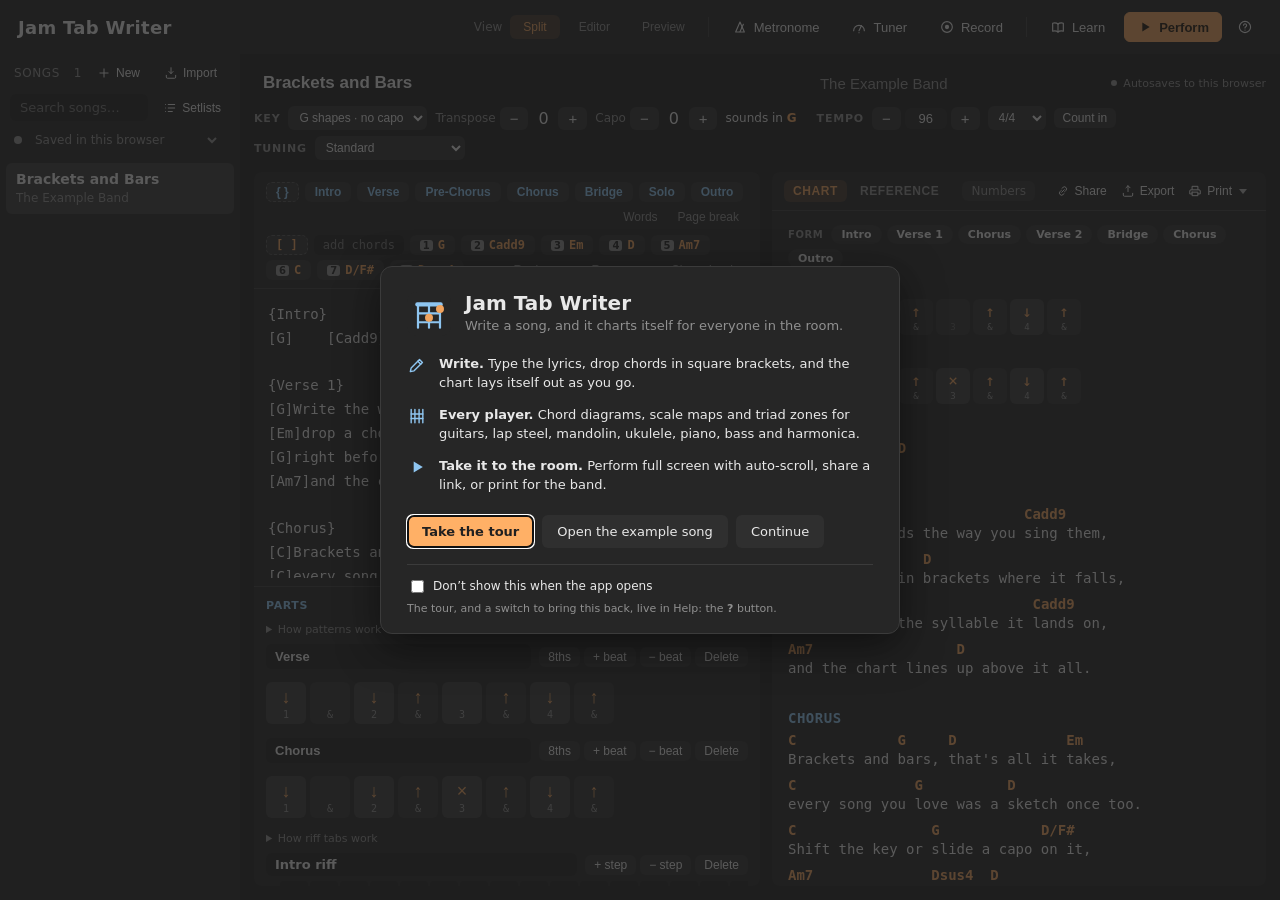
==== commit a077229b: "Regroup the controls by what they act on Follows the outline pass: with the boxes gone, the controls" ====
--- a/index.html
+++ b/index.html
@@ -11,7 +11,7 @@
   <link rel="apple-touch-icon" href="apple-touch-icon.png?v=1" />
   <meta name="theme-color" content="#1e1e1e" />
   <link rel="stylesheet" href="vendor/driver/driver.css?v=1" />
-  <link rel="stylesheet" href="styles.css?v=144" />
+  <link rel="stylesheet" href="styles.css?v=149" />
 </head>
 <body>
   <!-- Icon set for the header and pane controls. Inline so the app still works
@@ -52,6 +52,16 @@
          library controls live with the song list they fill, and the ways a
          chart leaves the room (Share, Export, Print) with the chart itself. -->
     <div class="header-actions" id="header-actions">
+      <!-- Desktop layout switch: side-by-side, or one pane at the full width.
+           It arranges the app, not the song, so it sits up here. -->
+      <div id="view-switch" class="view-switch" role="group" aria-label="Layout">
+        <span class="vs-label">View</span>
+        <button class="vs-btn" data-view="split" aria-pressed="true" title="Editor and preview side by side">Split</button>
+        <button class="vs-btn" data-view="editor" aria-pressed="false" title="Editor only, full width">Editor</button>
+        <button class="vs-btn" data-view="preview" aria-pressed="false" title="Chart and reference side by side, full width">Preview</button>
+      </div>
+      <span class="hdr-sep vs-sep" aria-hidden="true"></span>
+
       <button id="metro-btn" class="hdr-btn" title="Metronome" aria-label="Metronome">
         <svg class="ico"><use href="#i-metro"/></svg><span class="btn-label">Metronome</span>
       </button>
@@ -92,16 +102,6 @@
           </button>
         </span>
       </div>
-      <!-- Where the songs live is one fact with a few values — this browser, the
-           Collection, a folder — so it is one picker (built by renderSourcePicker).
-           Reopen shows only when saved folders are waiting on a permission click. -->
-      <div class="source-row">
-        <span id="source-dot" class="source-dot" aria-hidden="true"></span>
-        <select id="source-select" class="source-select" aria-label="Where songs are kept"></select>
-        <button id="reopen-btn" class="side-btn" title="Reopen the last folders" aria-label="Reopen folders" hidden>
-          <svg class="ico"><use href="#i-folder"/></svg><span class="btn-label">Reopen</span>
-        </button>
-      </div>
       <div class="search-row">
         <label for="song-search" class="sr-only">Search songs</label>
         <input id="song-search" class="song-search" type="search" placeholder="Search songs…" spellcheck="false" />
@@ -110,6 +110,18 @@
           <svg class="ico"><use href="#i-setlist"/></svg><span class="btn-label">Setlists</span>
         </button>
       </div>
+      <!-- One quiet line saying where the list's songs live. It is one fact
+           with a few values — this browser, the Collection, a folder — so it is
+           one picker (built by renderSourcePicker), and it sits under the
+           search because it rarely changes. Reopen shows only when saved
+           folders are waiting on a permission click. -->
+      <div class="source-row">
+        <span id="source-dot" class="source-dot" aria-hidden="true"></span>
+        <select id="source-select" class="source-select" aria-label="Where songs are kept"></select>
+        <button id="reopen-btn" class="side-btn" title="Reopen the last folders" aria-label="Reopen folders" hidden>
+          <svg class="ico"><use href="#i-folder"/></svg><span class="btn-label">Reopen</span>
+        </button>
+      </div>
       <div id="folder-bar" class="folder-bar" hidden></div>
       <ul id="song-list"></ul>
       <label for="import-input" hidden>Import a chart file</label>
@@ -119,10 +131,13 @@
     <div id="sidebar-resizer" class="sidebar-resizer" title="Drag to resize the song list — double-click to reset"></div>
 
     <section id="workspace">
-      <!-- Song strip, row 1: what it is, where it is saved, how you're looking
-           at it. The breadcrumb carries the folder path + save state; in the
-           browser the sidebar's source picker already says where songs live. -->
-      <div class="meta-row">
+      <!-- Song strip: what the song is and where it is saved, then its key, tempo
+           and tuning. One line where the window is wide enough; otherwise the
+           three groups drop to a second row together. The breadcrumb carries
+           the folder path + save state; in the browser the sidebar's source
+           picker already says where songs live. -->
+      <div class="song-line">
+      <div class="meta-row song-id">
         <label for="title-input" class="sr-only">Song title</label>
         <input id="title-input" class="title-input" type="text" placeholder="Song title" />
         <label for="artist-input" class="sr-only">Artist</label>
@@ -132,17 +147,9 @@
         <button id="save-btn" class="side-btn" title="Save this chart to its file (Cmd/Ctrl+S)" aria-label="Save to file" hidden>
           <svg class="ico"><use href="#i-save"/></svg><span class="btn-label">Save</span>
         </button>
-        <!-- Desktop layout switch: side-by-side, or a single column showing one
-             pane at a time. -->
-        <div id="view-switch" class="view-switch" role="group" aria-label="Layout">
-          <span class="vs-label">View</span>
-          <button class="vs-btn" data-view="split" aria-pressed="true" title="Editor and preview side by side">Split</button>
-          <button class="vs-btn" data-view="editor" aria-pressed="false" title="Editor only, full width">Editor</button>
-          <button class="vs-btn" data-view="preview" aria-pressed="false" title="Chart and reference side by side, full width">Preview</button>
-        </div>
-      </div>
-
-      <!-- Row 2: three labelled cards — key, tempo, tuning. -->
+      </div>
+
+      <!-- Three labelled groups — key, tempo, tuning. -->
       <div class="meta-row meta-cards">
         <div class="card key-card" role="group" aria-label="Key">
           <span class="card-lbl">Key</span>
@@ -187,25 +194,43 @@
           </label>
         </div>
       </div>
+      </div>
       <!-- Phone: the strip folded to one tappable line (filled by renderSongSummary). -->
       <button id="song-summary" class="song-summary" aria-expanded="false" title="Key, tempo and tuning — tap to open them"></button>
 
       <div class="panes">
         <div class="pane editor-pane">
-          <div class="pane-head">
-            <span>Editor</span>
-            <span class="hint">
-              <button id="dictate-btn" class="inline-btn dict-btn" title="Speak lyrics into the editor (D to start, Esc to stop)" hidden>&#127908; Dictate</button>
-              <button id="words-btn" class="inline-btn">Words</button>
-              <button id="pagebreak-btn" class="inline-btn" title="Insert a page break at the cursor">Page break</button>
-              <span id="editor-note" class="ed-note" hidden></span>
-              <!-- Chart-wide cleanup: rarely used, so it sits last and quiet. -->
-              <span class="hint-sep" aria-hidden="true"></span>
-              <span class="etool etool-quiet">Chart
+          <!-- Two rows of tools, each with what you insert on the left and what
+               acts on it at the right. Row one is the song's shape: sections,
+               then the tools that work at the cursor. Row two is its chords:
+               the palette, then the tools that work on the whole chart. -->
+          <div class="ed-tools">
+            <div class="ed-row section-row">
+              <div id="section-bar" class="section-bar"></div>
+              <span class="ed-row-end">
+                <span id="editor-note" class="ed-note" hidden></span>
+                <button id="dictate-btn" class="inline-btn quiet dict-btn" title="Speak lyrics into the editor (D to start, Esc to stop)" hidden>&#127908; Dictate</button>
+                <button id="words-btn" class="inline-btn quiet">Words</button>
+                <button id="pagebreak-btn" class="inline-btn quiet" title="Insert a page break at the cursor">Page break</button>
+              </span>
+            </div>
+            <div class="ed-row chord-row">
+              <div id="chord-palette" class="chord-palette"></div>
+              <span class="ed-row-end palette-tools">
+                <button id="replace-toggle" class="inline-btn quiet" aria-expanded="false" aria-controls="replace-tools" title="Replace every instance of one chord with another">Replace…</button>
+                <span id="replace-tools" class="etool" hidden>
+                  <label for="replace-from" class="sr-only">Chord to replace</label>
+                  <select id="replace-from" class="repl-sel" title="Chord to replace"></select>
+                  &rarr;
+                  <label for="replace-to" class="sr-only">Replacement chord</label>
+                  <input id="replace-to" class="repl-in" type="text" placeholder="chord" spellcheck="false" title="Replacement chord" />
+                  <button id="replace-go" class="inline-btn" title="Replace every instance of this chord">Go</button>
+                  <button id="replace-close" class="inline-btn quiet repl-close" title="Close (Esc)" aria-label="Close the chord replacer">&#215;</button>
+                </span>
                 <button id="reprocess-btn" class="inline-btn quiet" title="Run this chart through the import processing again: fold plain chord lines into the lyrics, drop OCR junk, tidy whitespace, and lift {title:}/{capo:}… and tab blocks out of the text. Whole chart, or just the selection. Safe to run repeatedly.">Reprocess</button>
                 <button id="clear-chords-btn" class="inline-btn quiet" title="Remove every [chord] from this chart (keeps lyrics and sections)">Clear chords</button>
               </span>
-            </span>
+            </div>
           </div>
           <!-- Live dictation feedback: words in flight sit here until the
                engine commits them, since a textarea can't grey a substring. -->
@@ -220,23 +245,6 @@
               <span id="dict-progress-label" class="dict-progress-label"></span>
             </span>
             <button id="dict-install" class="inline-btn" hidden></button>
-          </div>
-          <div id="section-bar" class="section-bar"></div>
-          <!-- Chord tools: the palette, and a replacer folded away until wanted. -->
-          <div class="chord-row">
-            <div id="chord-palette" class="chord-palette"></div>
-            <span class="palette-tools">
-              <button id="replace-toggle" class="inline-btn quiet" aria-expanded="false" aria-controls="replace-tools" title="Replace every instance of one chord with another">Replace…</button>
-              <span id="replace-tools" class="etool" hidden>
-                <label for="replace-from" class="sr-only">Chord to replace</label>
-                <select id="replace-from" class="repl-sel" title="Chord to replace"></select>
-                &rarr;
-                <label for="replace-to" class="sr-only">Replacement chord</label>
-                <input id="replace-to" class="repl-in" type="text" placeholder="chord" spellcheck="false" title="Replacement chord" />
-                <button id="replace-go" class="inline-btn" title="Replace every instance of this chord">Go</button>
-                <button id="replace-close" class="inline-btn quiet repl-close" title="Close (Esc)" aria-label="Close the chord replacer">&#215;</button>
-              </span>
-            </span>
           </div>
           <label for="editor" class="sr-only">Lyrics and chords</label>
           <textarea id="editor" spellcheck="false" placeholder="[G]Type your lyrics here and drop [C]chords in [D]brackets...
@@ -713,15 +721,15 @@
 
   <!-- Bump ?v= on every deploy so browsers fetch fresh JS/CSS (Pages caches
        these for 10 min otherwise). -->
-  <script src="chords.js?v=144"></script>
+  <script src="chords.js?v=149"></script>
   <!-- After chords.js: the theory charts are drawn with its renderers. -->
-  <script src="learn.js?v=144"></script>
-  <script src="pdf2cho.js?v=144"></script>
-  <script src="qr.js?v=144"></script>
+  <script src="learn.js?v=149"></script>
+  <script src="pdf2cho.js?v=149"></script>
+  <script src="qr.js?v=149"></script>
   <!-- The guided tour: driver.js 1.8.0 (MIT, vendored), then the example song and tour steps. -->
   <script src="vendor/driver/driver.js?v=1"></script>
-  <script src="tour.js?v=144"></script>
-  <script src="band.js?v=144"></script>
-  <script src="app.js?v=144"></script>
+  <script src="tour.js?v=149"></script>
+  <script src="band.js?v=149"></script>
+  <script src="app.js?v=149"></script>
 </body>
 </html>
--- a/styles.css
+++ b/styles.css
@@ -170,21 +170,25 @@
 }
 .sidebar-head-end { display: flex; align-items: center; gap: 6px; }
 
-/* Where the songs live: a dot in the system's colour and one picker. */
-.source-row { display: flex; align-items: center; gap: 7px; padding: 8px 10px 0; }
+/* Where the songs live: a dot in the system's colour and one picker, kept
+   quiet because it rarely changes. */
+.source-row { display: flex; align-items: center; gap: 6px; padding: 0 8px 4px 14px; }
+.source-row #reopen-btn { margin-left: auto; flex: none; }
 .source-dot { flex: none; width: 8px; height: 8px; border-radius: 50%; background: var(--muted); }
 .source-select {
-  flex: 1;
+  flex: 0 1 auto;
   min-width: 0;
-  background: var(--panel-2);
-  color: var(--text);
-  border: 1px solid transparent;
-  border-radius: var(--r-ctl);
-  padding: 5px 8px;
+  background: transparent;
+  color: var(--muted);
+  border: 1px solid transparent;
+  border-radius: var(--r-ctl);
+  padding: 4px 2px;
   font-size: 12px;
   font-family: system-ui, sans-serif;
-}
-.search-row { display: flex; align-items: center; gap: 6px; padding: 8px 10px; }
+  cursor: pointer;
+}
+.source-select:hover, .source-select:focus { background: var(--panel-2); color: var(--text); }
+.search-row { display: flex; align-items: center; gap: 6px; padding: 2px 10px 6px; }
 .search-row .song-search { flex: 1; min-width: 0; margin: 0; }
 
 .song-search {
@@ -387,6 +391,17 @@
   color: var(--muted);
   font-size: 11px;
 }
+/* The state leads with a dot in its own colour: grey at rest, green just
+   saved, amber when something needs you. */
+.save-breadcrumb .bc-state::before {
+  content: "";
+  display: inline-block;
+  width: 6px; height: 6px;
+  margin-right: 6px;
+  border-radius: 50%;
+  background: currentColor;
+  vertical-align: 1px;
+}
 .save-breadcrumb .bc-state.ok { color: #5db073; }
 .save-breadcrumb .bc-state.warn { color: var(--accent); }
 
@@ -396,11 +411,21 @@
 .meta-row .save-breadcrumb { flex: 0 1 auto; min-width: 0; padding: 0; }
 .save-status { font-size: 11px; }
 .save-status:empty { display: none; }
-.meta-row .view-switch { margin-left: auto; }
+/* The strip is one wrapping line: the song's name takes what is left, and the
+   three groups stay together, dropping to a second row as one when they must. */
+.song-line { display: flex; flex-wrap: wrap; align-items: center; gap: 8px 20px; }
+.song-id { flex: 1 1 440px; min-width: 0; }
+@media (min-width: 761px) {
+  .song-id { flex-wrap: nowrap; }
+  .song-id .save-breadcrumb { flex: none; }
+  /* Tuning names run long; the picker shows the start and the menu the rest. */
+  #song-tuning { max-width: 150px; }
+}
+.song-line .meta-cards { flex: 0 1 auto; }
 
 /* Row 2: three labelled groups — key, tempo, tuning. The label and the wider
    gap between groups do the grouping; there is no box round each. */
-.meta-cards { gap: 6px 28px; }
+.meta-cards { gap: 6px 20px; }
 .card {
   display: flex;
   align-items: center;
@@ -418,17 +443,23 @@
 .sounds-in:empty { display: none; }
 .sounds-in b { color: var(--accent); }
 
+/* The title reads as the page's heading and the artist as its byline; each
+   shows itself as a field on hover and focus. Touch screens have no hover, so
+   there the fill is always on. */
 .title-input, .artist-input {
-  background: var(--panel);
-  border: 1px solid transparent;
-  border-radius: var(--r-ctl);
-  color: var(--text);
-  padding: 8px 10px;
+  background: transparent;
+  border: 1px solid transparent;
+  border-radius: var(--r-ctl);
+  color: var(--text);
+  padding: 4px 8px;
   font-size: 15px;
 }
-.title-input:focus, .artist-input:focus { outline: none; border-color: var(--accent); }
-.title-input { flex: 2; min-width: 160px; font-weight: 600; }
-.artist-input { flex: 1; min-width: 120px; }
+.title-input:hover, .artist-input:hover,
+.title-input:focus, .artist-input:focus { background: var(--panel); }
+.title-input:focus, .artist-input:focus { outline: none; border-color: var(--accent); color: var(--text); }
+.title-input { flex: 2; min-width: 160px; font-size: 17px; font-weight: 700; }
+.artist-input { flex: 1; min-width: 120px; color: var(--muted); }
+@media (hover: none) { .title-input, .artist-input { background: var(--panel); padding: 8px 10px; } }
 
 .stepper {
   display: flex;
@@ -559,8 +590,6 @@
   body.view-preview.preview-noref #preview { grid-template-columns: minmax(0, 1fr); }
   body.view-preview.preview-noref #preview > .ref-col { display: none; }
   body.view-preview .view-toggles label.ref-toggle { display: flex; }
-  body.view-preview .instrument-bar { grid-template-columns: repeat(8, minmax(0, 1fr)); }
-  body.view-preview .inst-chip { font-size: 11px; padding: 3px 4px; }
 }
 
 .pane-head {
@@ -575,22 +604,19 @@
   letter-spacing: 0.6px;
   color: var(--muted);
 }
-/* One hairline per pane, under its last row of controls: the pane head on the
-   chart side, the chord row on the editor side. */
+/* One hairline per pane, under its controls: the pane head on the chart
+   side, the two tool rows (.ed-tools) on the editor side. */
 .preview-pane .pane-head { border-bottom: 1px solid var(--line); }
-.pane-head .hint {
-  text-transform: none;
-  letter-spacing: 0;
-  font-size: 12px;
-  display: flex;
-  flex-wrap: wrap;
-  align-items: center;
-  gap: 8px;
-}
+/* The editor's tools: two rows, each a wrapping run of chips with its tools
+   pushed to the far end. The chip containers dissolve (display: contents) so
+   the tools take whatever room the last line of chips leaves, instead of
+   holding a column of their own. */
+.ed-tools { display: flex; flex-direction: column; gap: 8px; padding: 10px 12px 8px; border-bottom: 1px solid var(--line); }
+.ed-row { display: flex; flex-wrap: wrap; align-items: center; gap: 5px 6px; }
+.ed-row > .section-bar, .ed-row > .chord-palette { display: contents; }
+.ed-row-end { margin-left: auto; display: inline-flex; align-items: center; gap: 2px; font-size: 12px; color: var(--muted); }
 .etool { display: inline-flex; align-items: center; gap: 3px; color: var(--muted); }
 .etool[hidden] { display: none; }
-.etool-quiet { font-size: 11px; }
-.hint-sep { width: 1px; height: 16px; background: var(--line); margin: 0 2px; }
 .inline-btn.quiet { color: var(--muted); background: transparent; }
 .inline-btn.quiet:hover { color: var(--text); }
 .repl-close { padding: 2px 6px; font-size: 13px; line-height: 1; }
@@ -614,14 +640,13 @@
   align-items: center;
   justify-content: flex-start;
   gap: 6px;
-  padding: 2px 12px 6px;
 }
 .section-bar .sbtn {
   background: var(--panel-2);
   border: 1px solid transparent;
   color: var(--section);
   border-radius: var(--r-ctl);
-  padding: 4px 11px;
+  padding: 2px 9px;
   font-size: 12px;
   font-weight: 600;
   cursor: pointer;
@@ -631,13 +656,6 @@
 .sbtn-empty, .chip-empty { border-style: dashed !important; border-color: #515151 !important; }
 
 /* Chord tools row: the palette, then the folded replacer at the end. */
-.chord-row {
-  display: flex;
-  align-items: center;
-  gap: 6px;
-  padding: 6px 12px;
-  border-bottom: 1px solid var(--line);
-}
 .palette-tools { flex: none; display: inline-flex; align-items: center; gap: 4px; font-size: 12px; color: var(--muted); }
 .chord-palette {
   flex: 1;
@@ -676,7 +694,9 @@
   border-radius: 3px;
   vertical-align: middle;
 }
-.palette-hint { margin-left: auto; color: var(--muted); font-size: 11px; white-space: nowrap; }
+/* The shortcut reminder is said by each chip's number badge and tooltip, and
+   by the [ ] chip; spelled out here it cost the row a line. */
+.palette-hint { display: none; }
 
 /* Build-ahead box: pin chords onto the palette before the chart uses them. */
 .palette-add {
@@ -742,7 +762,7 @@
   flex: 1;
   padding: 3px 4px;
   background: transparent;
-  border: 1px solid var(--line);
+  border: 1px solid transparent;
   border-radius: var(--r-ctl);
   color: var(--muted);
   font-size: 11px;
@@ -902,11 +922,11 @@
 /* The chart's own display switch sits beside its name; the print controls take
    the far end. Without the auto margin a three-item space-between head would
    float it in the middle. */
-.view-toggles { display: flex; align-items: center; gap: 12px; margin-right: auto; text-transform: none; letter-spacing: 0; }
+.view-toggles { display: flex; align-items: center; gap: 4px; margin: 0 auto 0 6px; text-transform: none; letter-spacing: 0; }
 /* The right column's tabs, in the pane head where the label was. */
 .pane-tabs { display: inline-flex; gap: 4px; }
 .rtab {
-  padding: 3px 10px;
+  padding: 3px 8px;
   border-radius: var(--r-ctl);
   background: transparent;
   color: var(--muted);
@@ -918,14 +938,30 @@
 .rtab[aria-selected="true"] { color: var(--accent); background: var(--accent-soft); }
 /* Stands in for the tabs where both columns are on view (the Preview view). */
 .pane-both-label { display: none; }
-.view-toggles label { display: flex; align-items: center; gap: 4px; cursor: pointer; }
+/* How the chart is shown: each switch is a chip in the app's one on/off
+   style. The checkbox stays in the label for the keyboard and screen readers;
+   the chip's fill says whether it is on. */
+.view-toggles label {
+  display: flex;
+  align-items: center;
+  position: relative;
+  padding: 3px 9px;
+  border-radius: var(--r-ctl);
+  background: var(--panel-2);
+  color: var(--muted);
+  cursor: pointer;
+}
+.view-toggles label:hover { background: var(--hover); color: var(--text); }
+.view-toggles label:has(input:checked) { background: var(--accent-soft); color: var(--accent); }
+.view-toggles label:has(input:focus-visible) { outline: 2px solid var(--accent); outline-offset: 1px; }
 /* The Reference switch belongs to the Preview view, where both columns show. */
 .view-toggles label.ref-toggle { display: none; }
-.view-toggles input { accent-color: var(--accent); }
+.view-toggles input { position: absolute; opacity: 0; width: 1px; height: 1px; margin: 0; pointer-events: none; }
 /* Share, Export and Print at the end of the Chart pane header. Print opens a
    small menu holding the paper-only options, so a column setting never reads
    as something the preview should be showing. */
-.print-ctl { display: flex; align-items: center; gap: 8px; text-transform: none; letter-spacing: 0; }
+.print-ctl { display: flex; align-items: center; gap: 0; text-transform: none; letter-spacing: 0; }
+.print-ctl .side-btn { padding: 3px 6px; }
 .print-menu-wrap { position: relative; display: inline-flex; }
 .pm-caret {
   width: 0; height: 0;
@@ -961,7 +997,7 @@
 .pm-row select {
   background: var(--panel-2);
   color: var(--text);
-  border: 1px solid var(--line);
+  border: 1px solid transparent;
   border-radius: var(--r-ctl);
   padding: 3px 6px;
   font-size: 12px;
@@ -998,7 +1034,7 @@
   font-size: 12px;
   cursor: pointer;
 }
-.cb-toggle .seg.on { background: var(--accent); border-color: var(--accent); color: #1e1e1e; font-weight: 600; }
+.cb-toggle .seg.on { background: var(--accent-soft); color: var(--accent); }
 
 /* Rhythm / Lead sections */
 .chord-section { margin-bottom: 8px; }
@@ -1036,8 +1072,9 @@
 @media print { .roadmap { display: none !important; } }
 
 /* The jam roster: an on/off chip per instrument. */
-/* A grid of equal chips, two tidy rows of four — never a ragged wrap. */
-.instrument-bar { display: grid; grid-template-columns: repeat(4, minmax(0, 1fr)); gap: 6px; margin-bottom: 12px; }
+/* A grid of equal chips, as many to a row as fit with their names whole —
+   never a ragged wrap, never a clipped name. */
+.instrument-bar { display: grid; grid-template-columns: repeat(auto-fit, minmax(88px, 1fr)); gap: 6px; margin-bottom: 12px; }
 .instrument-bar:empty { display: none; }
 .inst-chip {
   font: 600 12px system-ui, sans-serif;
@@ -1053,7 +1090,8 @@
   cursor: pointer;
 }
 .inst-chip:hover { background: var(--hover); color: var(--text); }
-.inst-chip.on, .inst-chip.on:hover { background: var(--section); color: var(--bg); }
+/* On is the same accent tint every other switch in the app uses. */
+.inst-chip.on, .inst-chip.on:hover { background: var(--accent-soft); color: var(--accent); }
 
 /* One panel per active instrument: header + chords + scale. */
 /* Sections of the reference are set apart by space, not rules. */
@@ -1333,7 +1371,8 @@
   align-items: center;
   gap: 8px 14px;
 }
-.harmonica-panel .hp-title { font-weight: 700; color: var(--section); }
+/* Same heading as Theory and each instrument below it. */
+.harmonica-panel .hp-title { font-size: 12px; font-weight: 700; text-transform: uppercase; letter-spacing: 0.6px; color: var(--section); }
 .harmonica-panel select {
   background: var(--panel-2);
   color: var(--text);
@@ -1428,7 +1467,11 @@
 }
 .rg-cell:focus { outline: none; border-color: var(--accent); background: #383838; }
 .riff-label:focus, .strum-label:focus { outline: none; border-color: var(--accent); }
+/* How a grid works, folded to one quiet line until asked for. */
 .riff-hint { color: var(--muted); font-size: 11px; margin-bottom: 8px; }
+.riff-hint summary { cursor: pointer; width: fit-content; }
+.riff-hint summary:hover { color: var(--text); }
+.riff-hint[open] summary { margin-bottom: 3px; }
 .riff-hint code { background: var(--panel-2); padding: 0 3px; border-radius: 3px; color: var(--text); }
 .riff-hint b { color: var(--accent); font-family: var(--mono); }
 
@@ -1569,7 +1612,7 @@
   .zm-tab thead th, .zm-tab tbody th, .zm-again { color: #333; }
   .cd-name.focused { background: none; color: #000; text-decoration: underline; }
   .harmonica-panel:not(:empty) { background: #fff; border: 1px solid #999; border-radius: var(--r-ctl); padding: 6px 12px; margin-bottom: 12px; }
-  .harmonica-panel .hp-title { color: #000; }
+  .harmonica-panel .hp-title { color: #000; font-size: 13px; text-transform: none; letter-spacing: 0; }
   .harmonica-panel .hp-rec { color: #333; }
   .harmonica-panel .hp-rec b { color: #000; }
   .harmonica-panel select { display: none; }
@@ -1666,7 +1709,13 @@
   body:not(.tab-songs) #sidebar,
   body.tab-songs #workspace,
   body.tab-tools #workspace { display: none; }
-  body:not(.tab-edit):not(.strip-open) .meta-row { display: none; }
+  body:not(.tab-edit):not(.strip-open) .meta-row,
+  body:not(.tab-edit):not(.strip-open) .song-line { display: none; }
+  .song-line { gap: 10px; }
+  .song-line .song-id, .song-line .meta-cards { flex: 1 1 100%; }
+  .vs-sep { display: none; }
+  /* Fingers need more to hit than a pointer does. */
+  .section-bar .sbtn { padding: 4px 11px; }
   body:not(.tab-edit) .editor-pane { display: none; }
   body.tab-edit .preview-pane { display: none; }
   body.tab-chart #preview > .ref-col { display: none; }
@@ -1727,7 +1776,6 @@
   .preview { flex: none; padding: 14px; }
   #preview { display: block; }
   #instrument-panels, #harmonica-panel, #riff-panels, #roadmap { overflow-x: auto; }
-  .instrument-bar { grid-template-columns: repeat(3, minmax(0, 1fr)); }
 
   /* The tab bar, and Perform floating above it on the chart tabs. */
   .phone-tabs {
@@ -1830,15 +1878,15 @@
 .perform-bar button {
   background: var(--panel-2);
   color: var(--text);
-  border: 1px solid var(--line);
+  border: 1px solid transparent;
   border-radius: var(--r-ctl);
   padding: 4px 10px;
   font-size: 13px;
   cursor: pointer;
   font-family: system-ui, sans-serif;
 }
-.perform-bar button:hover { background: #393939; }
-.pf-toggle.on { background: var(--accent); border-color: var(--accent); color: #1e1e1e; font-weight: 700; }
+.perform-bar button:hover { background: var(--hover); }
+.pf-toggle.on, .perform-bar .pf-toggle.on:hover { background: var(--accent-soft); color: var(--accent); }
 .pf-page { color: var(--muted); font-variant-numeric: tabular-nums; min-width: 74px; text-align: right; }
 /* Exit floats bottom-right, away from the top edge: in fullscreen on macOS the
    browser toolbar slides down over the top strip the moment the mouse goes up
@@ -1950,7 +1998,7 @@
 /* Metronome */
 .metro-tempo { display: flex; align-items: baseline; justify-content: center; gap: 8px; }
 .metro-tempo button {
-  background: var(--panel-2); color: var(--text); border: 1px solid var(--line);
+  background: var(--panel-2); color: var(--text); border: 1px solid transparent;
   border-radius: var(--r-ctl); width: 30px; height: 30px; font-size: 18px; cursor: pointer;
 }
 .metro-bpm { font-size: 30px; font-weight: 700; font-variant-numeric: tabular-nums; min-width: 60px; text-align: center; }
@@ -1958,13 +2006,13 @@
 .metro-slider { width: 100%; accent-color: var(--accent); }
 .metro-row { display: flex; align-items: center; justify-content: space-between; font-size: 13px; }
 .metro-row select, .metro-row button {
-  background: var(--panel-2); color: var(--text); border: 1px solid var(--line);
+  background: var(--panel-2); color: var(--text); border: 1px solid transparent;
   border-radius: var(--r-ctl); padding: 4px 10px; font-size: 13px; cursor: pointer;
 }
 /* Drum machine */
 .dm-steps-ctl { display: inline-flex; align-items: center; gap: 4px; color: var(--muted); }
 .dm-steps-ctl button {
-  background: var(--panel-2); color: var(--text); border: 1px solid var(--line);
+  background: var(--panel-2); color: var(--text); border: 1px solid transparent;
   border-radius: var(--r-ctl); width: 22px; height: 22px; cursor: pointer; font-size: 14px; padding: 0;
 }
 #dm-steps { color: var(--text); font-weight: 700; min-width: 20px; text-align: center; font-variant-numeric: tabular-nums; }
@@ -1976,7 +2024,7 @@
 .dm-cells { display: flex; gap: 2px; }
 .dm-cell {
   width: 17px; height: 20px; border-radius: 3px; padding: 0; flex-shrink: 0; cursor: pointer;
-  background: var(--panel-2); border: 1px solid var(--line);
+  background: var(--panel-2); border: 1px solid transparent;
 }
 .dm-cell.beat { border-color: #5e5e5e; }         /* first of each group of 4 (a beat) */
 .dm-cell.on { background: var(--accent); border-color: var(--accent); }
@@ -1985,7 +2033,7 @@
 .dm-actions { gap: 8px; }
 .dm-actions .tool-start { flex: 1; }
 #dm-clear {
-  background: var(--panel-2); color: var(--text); border: 1px solid var(--line);
+  background: var(--panel-2); color: var(--text); border: 1px solid transparent;
   border-radius: var(--r-ctl); padding: 8px 14px; cursor: pointer; font-size: 13px;
 }
 #dm-clear:hover { background: #393939; }
@@ -1995,7 +2043,7 @@
 .dict-bar {
   display: flex; align-items: center; gap: 10px; flex-wrap: wrap;
   padding: 6px 10px; margin: 0 0 6px;
-  background: var(--panel-2); border: 1px solid var(--line); border-radius: var(--r-ctl);
+  background: var(--panel-2); border: 1px solid transparent; border-radius: var(--r-ctl);
   font-family: system-ui, sans-serif; font-size: 12px;
 }
 .dict-bar[hidden] { display: none; }
@@ -2039,11 +2087,11 @@
 .cap-row { display: flex; align-items: center; gap: 6px; font-size: 12px; color: var(--muted); }
 .cap-row select {
   flex: 1; min-width: 0; background: var(--panel-2); color: var(--text);
-  border: 1px solid var(--line); border-radius: var(--r-ctl); padding: 3px 6px; font-size: 12px;
+  border: 1px solid transparent; border-radius: var(--r-ctl); padding: 3px 6px; font-size: 12px;
 }
 .cap-arm { display: flex; flex-direction: column; gap: 6px; }
 /* Signal present before you commit to a take. */
-.cap-meter { height: 8px; border-radius: 4px; background: var(--panel-2); border: 1px solid var(--line); overflow: hidden; }
+.cap-meter { height: 8px; border-radius: 4px; background: var(--panel-2); border: 1px solid transparent; overflow: hidden; }
 .cap-meter-fill {
   height: 100%; width: 0%;
   background: linear-gradient(90deg, var(--section) 0%, var(--section) 72%, var(--accent) 88%, #d97a6b 100%);
@@ -2083,16 +2131,16 @@
 .cap-tag-filter { display: flex; flex-wrap: wrap; align-items: center; gap: 4px; }
 .cap-filter-label { font-size: 11px; color: var(--muted); margin-right: 2px; }
 .cap-filter {
-  background: var(--panel-2); color: var(--muted); border: 1px solid var(--line);
+  background: var(--panel-2); color: var(--muted); border: 1px solid transparent;
   border-radius: var(--r-surface); padding: 1px 8px; font-size: 11px; cursor: pointer;
 }
-.cap-filter.on { background: var(--accent); border-color: var(--accent); color: #1e1e1e; }
+.cap-filter.on { background: var(--accent-soft); color: var(--accent); }
 .cap-takes { display: flex; flex-direction: column; gap: 8px; max-height: 300px; overflow-y: auto; }
 .cap-group { font: 700 11px system-ui, sans-serif; color: var(--section); text-transform: uppercase; letter-spacing: 0.5px; }
 .cap-unfiled-toggle { cursor: pointer; opacity: 0.7; }
 .cap-unfiled-toggle:hover { opacity: 1; }
 .cap-empty { font-size: 12px; color: var(--muted); }
-.cap-take { display: flex; flex-direction: column; gap: 5px; background: var(--panel-2); border: 1px solid var(--line); border-radius: var(--r-ctl); padding: 6px; }
+.cap-take { display: flex; flex-direction: column; gap: 5px; background: var(--panel-2); border: 1px solid transparent; border-radius: var(--r-ctl); padding: 6px; }
 .cap-take-latest { border-color: var(--accent); }
 .cap-take audio { width: 100%; height: 30px; }
 .cap-take-top { display: flex; align-items: center; gap: 6px; min-width: 0; }
@@ -2100,7 +2148,7 @@
 .cap-take-num {
   flex: none; min-width: 22px; height: 22px; padding: 0 5px; border-radius: 11px;
   display: inline-flex; align-items: center; justify-content: center;
-  background: var(--panel); border: 1px solid var(--line);
+  background: var(--panel); border: 1px solid transparent;
   font: 700 12px system-ui, sans-serif; color: var(--text); font-variant-numeric: tabular-nums;
 }
 .cap-take-latest .cap-take-num { background: var(--accent); border-color: var(--accent); color: #1e1e1e; }
@@ -2127,7 +2175,7 @@
 .cap-tags { display: flex; flex-wrap: wrap; align-items: center; gap: 4px; margin-right: auto; min-width: 0; }
 .cap-tag {
   display: inline-flex; align-items: center; gap: 3px;
-  background: var(--panel); border: 1px solid var(--line); border-radius: 999px;
+  background: var(--panel); border: 1px solid transparent; border-radius: 999px;
   padding: 0 4px 0 8px; font-size: 11px; color: var(--text); line-height: 1.6;
 }
 .cap-take-tools .cap-tag-x {
@@ -2136,7 +2184,7 @@
 .cap-take-tools .cap-tag-x:hover { color: #ff8080; }
 .cap-take-tools .cap-tag-add { border-style: dashed; border-radius: 999px; }
 .cap-take-tools button, .cap-take-tools a {
-  background: var(--panel); color: var(--muted); border: 1px solid var(--line);
+  background: var(--panel); color: var(--muted); border: 1px solid transparent;
   border-radius: var(--r-ctl); padding: 2px 8px; font-size: 11px; cursor: pointer;
   text-decoration: none; line-height: 1.6;
 }
@@ -2144,7 +2192,7 @@
 .cap-take-tools button:disabled { opacity: 0.4; cursor: default; }
 .cap-del:hover { color: #ff8080 !important; border-color: #ff8080 !important; }
 .cap-kind {
-  background: var(--panel); color: var(--muted); border: 1px solid var(--line);
+  background: var(--panel); color: var(--muted); border: 1px solid transparent;
   border-radius: var(--r-ctl); font-size: 11px; padding: 2px 4px;
 }
 .cap-kind-head { font: 600 11px system-ui, sans-serif; color: var(--muted); margin-top: 4px; }
@@ -2178,7 +2226,7 @@
 /* Tuner */
 .tuner-preset-lbl { display: flex; align-items: center; gap: 6px; font-size: 12px; color: var(--muted); }
 .tuner-preset-lbl select {
-  flex: 1; background: var(--panel-2); color: var(--text); border: 1px solid var(--line);
+  flex: 1; background: var(--panel-2); color: var(--text); border: 1px solid transparent;
   border-radius: var(--r-ctl); padding: 3px 6px; font-size: 12px;
 }
 /* One chip per string: name over the pitch it's aiming at. The count follows
@@ -2188,7 +2236,7 @@
 .tstr {
   flex: 1; max-width: 58px; display: flex; flex-direction: column; align-items: center; gap: 1px;
   padding: 3px 2px; border-radius: var(--r-ctl); cursor: pointer;
-  background: var(--panel-2); border: 1px solid var(--line); color: var(--muted);
+  background: var(--panel-2); border: 1px solid transparent; color: var(--muted);
   position: relative;
 }
 .tstr:hover { border-color: var(--muted); }
@@ -2407,9 +2455,9 @@
 .share-url {
   width: 100%;
   padding: 7px 9px;
-  background: var(--panel-2);
-  color: var(--text);
-  border: 1px solid var(--line);
+  background: var(--bg);
+  color: var(--text);
+  border: 1px solid transparent;
   border-radius: var(--r-ctl);
   font-size: 12px;
   font-family: var(--mono);
@@ -2423,7 +2471,7 @@
 .cp-section { margin: 12px 0 6px; font-weight: 600; color: var(--muted); }
 .cp-section:first-child { margin-top: 0; }
 .cp-quiet { font-weight: 400; }
-.cp-item { border: 1px solid var(--line); border-radius: var(--r-ctl); margin: 4px 0; background: var(--panel-2); }
+.cp-item { border: 1px solid transparent; border-radius: var(--r-ctl); margin: 4px 0; background: var(--panel-2); }
 .cp-item > summary, .cp-row { padding: 6px 8px; cursor: pointer; }
 .cp-row { cursor: default; }
 .cp-item label { cursor: pointer; }
@@ -2449,7 +2497,7 @@
   box-sizing: border-box;
   background: var(--panel-2);
   color: var(--text);
-  border: 1px solid var(--line);
+  border: 1px solid transparent;
   border-radius: var(--r-ctl);
   padding: 3px 6px;
   font-size: 12px;
@@ -2460,7 +2508,7 @@
 .in-neck-head { font: 700 11px system-ui, sans-serif; text-transform: uppercase; letter-spacing: 0.6px; color: var(--section); }
 .in-neck-head .muted { text-transform: none; letter-spacing: normal; font-weight: 400; }
 .in-note { font-size: 11px; color: var(--muted); line-height: 1.4; }
-.insert-preview { background: var(--panel-2); border: 1px solid var(--line); border-radius: var(--r-surface); padding: 10px; overflow: auto; }
+.insert-preview { background: var(--panel-2); border: 1px solid transparent; border-radius: var(--r-surface); padding: 10px; overflow: auto; }
 .insert-preview svg { display: block; width: 100%; height: auto; border-radius: 3px; }
 .insert-preview svg + svg { margin-top: 10px; }
 @media (max-width: 760px) {
@@ -2473,7 +2521,7 @@
 .help-action {
   display: flex; flex-direction: column; align-items: flex-start; gap: 3px;
   text-align: left; padding: 10px 12px; border-radius: var(--r-surface); cursor: pointer;
-  background: var(--panel-2); border: 1px solid var(--line); color: var(--text);
+  background: var(--panel-2); border: 1px solid transparent; color: var(--text);
 }
 .help-action:hover, .help-action:focus-visible { border-color: var(--accent); }
 .help-action .ha-title { font: 600 13px system-ui, sans-serif; color: var(--accent); }
@@ -2700,12 +2748,8 @@
   font-size: 13px;
   border-radius: 999px;
 }
-.learn-tab.on {
-  background: var(--accent);
-  border-color: var(--accent);
-  color: #23180c;
-  font-weight: 600;
-}
+.learn-tab { background: transparent; color: var(--muted); }
+.learn-tab.on, .learn-tab.on:hover { background: var(--accent-soft); color: var(--accent); }
 .learn-bar-end { display: flex; align-items: center; gap: 10px; margin-left: auto; }
 .learn-lens-ctl {
   display: flex;
@@ -2759,7 +2803,7 @@
 .lrn-cards { display: flex; flex-wrap: wrap; gap: 14px; margin: 12px 0; align-items: flex-start; }
 .lrn-card {
   background: var(--panel);
-  border: 1px solid var(--line);
+  border: 1px solid transparent;
   border-radius: var(--r-surface);
   padding: 10px 12px;
 }
@@ -2807,7 +2851,7 @@
   gap: 7px;
   padding: 5px 11px;
   background: var(--panel);
-  border: 1px solid var(--line);
+  border: 1px solid transparent;
   border-radius: 999px;
   font-family: var(--mono);
   font-size: 13px;
@@ -2816,7 +2860,7 @@
 .lrn-rel-pair.on { border-color: var(--accent); }
 
 .lrn-compare { display: flex; flex-wrap: wrap; gap: 14px; margin: 12px 0; }
-.lrn-compare > div { flex: 1 1 260px; background: var(--panel); border: 1px solid var(--line); border-radius: var(--r-surface); padding: 10px 12px; }
+.lrn-compare > div { flex: 1 1 260px; background: var(--panel); border: 1px solid transparent; border-radius: var(--r-surface); padding: 10px 12px; }
 .lrn-compare-h { font-size: 11px; text-transform: uppercase; letter-spacing: 0.6px; color: var(--muted); margin-bottom: 6px; }
 .lrn-chordline { font-family: var(--mono); font-weight: 700; color: var(--chord); font-size: 15px; margin-bottom: 4px; }
 
@@ -2825,7 +2869,7 @@
 .lrn-notes td { padding-top: 2px; padding-bottom: 2px; }
 .lrn-note-glyph { width: 44px; }
 .lrn-timesigs { display: flex; flex-wrap: wrap; gap: 14px; margin: 12px 0; }
-.lrn-timesig { flex: 1 1 200px; background: var(--panel); border: 1px solid var(--line); border-radius: var(--r-surface); padding: 10px 12px; }
+.lrn-timesig { flex: 1 1 200px; background: var(--panel); border: 1px solid transparent; border-radius: var(--r-surface); padding: 10px 12px; }
 .lrn-sig { font-family: var(--mono); font-size: 26px; font-weight: 700; line-height: 1; color: var(--accent); }
 .lrn-count { display: flex; gap: 5px; margin: 8px 0 2px; }
 .lrn-beat {
@@ -2846,8 +2890,8 @@
   width: 40px;
   padding: 5px 0 3px;
   text-align: center;
-  background: var(--panel);
-  border: 1px solid var(--line);
+  background: var(--panel-2);
+  border: 1px solid transparent;
   border-radius: var(--r-ctl);
 }
 .lrn-strum-mark { display: block; font-size: 17px; line-height: 1.1; color: var(--accent); min-height: 20px; }
@@ -3001,7 +3045,7 @@
   padding: 6px 10px;
   background: var(--panel-2);
   color: var(--text);
-  border: 1px solid var(--line);
+  border: 1px solid transparent;
   border-radius: var(--r-surface);
   font-size: 13px;
 }
@@ -3162,7 +3206,7 @@
 .jtw-tour .driver-popover-close-btn { color: var(--muted); }
 .jtw-tour .driver-popover-close-btn:hover, .jtw-tour .driver-popover-close-btn:focus { color: var(--text); }
 .jtw-tour .driver-popover-footer-btn {
-  background: var(--panel-2); color: var(--text); border: 1px solid var(--line);
+  background: var(--panel-2); color: var(--text); border: 1px solid transparent;
   border-radius: var(--r-ctl); padding: 5px 12px; font-size: 12px; text-shadow: none;
 }
 .jtw-tour .driver-popover-footer-btn:hover, .jtw-tour .driver-popover-footer-btn:focus { background: var(--line); }
@@ -3187,7 +3231,7 @@
 .intro-actions { display: flex; flex-wrap: wrap; gap: 8px; margin-top: 20px; }
 .intro-actions button {
   padding: 8px 14px; border-radius: var(--r-ctl); cursor: pointer; font: 13px system-ui, sans-serif;
-  background: var(--panel-2); color: var(--text); border: 1px solid var(--line);
+  background: var(--panel-2); color: var(--text); border: 1px solid transparent;
 }
 .intro-actions button:hover, .intro-actions button:focus-visible { border-color: var(--accent); }
 .intro-actions .intro-primary { background: var(--accent); border-color: var(--accent); color: #1e1e1e; font-weight: 600; }
